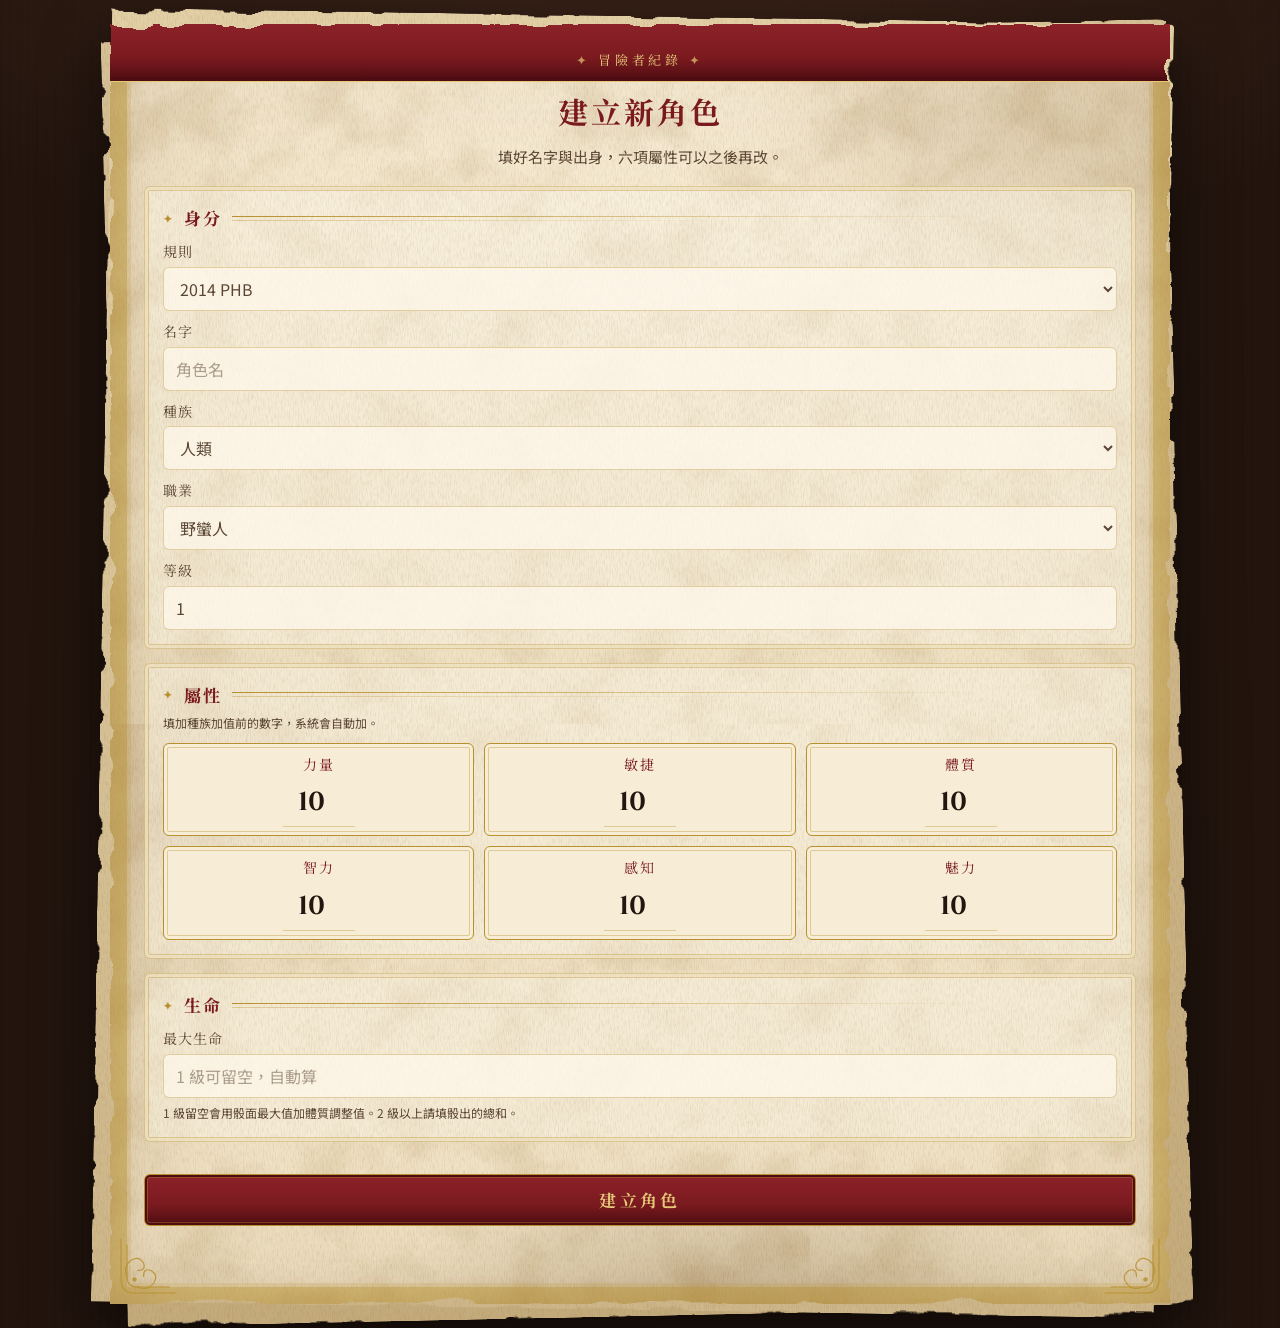
==== index.html @ 6a3a0cc5 "feat: irregular wax-edge dragon seals; per-slot independent toggles (v32) Co-Authored-By: Claude Fab" ====
<!doctype html>
<html lang="zh-Hant">
<meta charset="utf-8">
<meta name="viewport" content="width=device-width, initial-scale=1, viewport-fit=cover">
<meta name="theme-color" content="#6e1218">
<title>角色卡</title>
<link rel="icon" href="icon.svg" type="image/svg+xml">
<link rel="apple-touch-icon" href="icon.svg">
<link rel="preconnect" href="https://fonts.googleapis.com">
<link rel="preconnect" href="https://fonts.gstatic.com" crossorigin>
<link rel="stylesheet" href="https://fonts.googleapis.com/css2?family=Cinzel:wght@600;700&family=Noto+Sans+TC:wght@400;500;700&family=Noto+Serif+TC:wght@600;700&display=swap">
<link rel="manifest" href="manifest.webmanifest">
<link rel="stylesheet" href="css/app.css?v=32">
<body>
  <div class="grain" aria-hidden="true"></div>
  <div class="book"><div id="app"></div></div>
  <script src="js/rules.js?v=32"></script>
  <script src="js/store.js?v=32"></script>
  <script src="js/app.js?v=32"></script>
</body>
</html>
---- css/app.css ----
/* 角色卡 — 魔法書頁 (grimoire folio) */
:root {
  --oak: #23150e;
  --oak-lit: #3d251a;
  --paper: #efe1c3;
  --paper-lit: #f7ecd6;
  --paper-deep: #dcc59a;
  --ink: #221610;
  --ink-soft: #5b4634;
  --rubric: #7a1a1f;
  --rubric-deep: #4d0c11;
  --gold: #b8902e;
  --gold-lit: #e4c877;
  --gold-dim: rgba(184, 144, 46, .38);
  --arcane: #2f5f8f;
  --arcane-lit: #9fd0ff;
  --danger-bg: #f0d3c6;
  --display: "Noto Serif TC", "Source Han Serif TC", "Songti TC", serif;
  --ui: "Noto Sans TC", "PingFang TC", sans-serif;
  --num: "Cinzel", "Noto Serif TC", serif;
  --parchment: url("data:image/svg+xml;utf8,<svg xmlns='http://www.w3.org/2000/svg' width='700' height='700'><filter id='p'><feTurbulence type='fractalNoise' baseFrequency='.016' numOctaves='5' seed='11'/><feColorMatrix values='0 0 0 0 .40  0 0 0 0 .26  0 0 0 0 .09  .45 0 0 0 -.2'/></filter><rect width='100%' height='100%' filter='url(%23p)'/></svg>");
  --fibers: url("data:image/svg+xml;utf8,<svg xmlns='http://www.w3.org/2000/svg' width='300' height='300'><filter id='f'><feTurbulence type='fractalNoise' baseFrequency='.9 .15' numOctaves='2' seed='3'/><feColorMatrix values='0 0 0 0 .3  0 0 0 0 .2  0 0 0 0 .1  .32 0 0 0 -.14'/></filter><rect width='100%' height='100%' filter='url(%23f)'/></svg>");
  --sigil: url("data:image/svg+xml;utf8,<svg xmlns='http://www.w3.org/2000/svg' viewBox='0 0 200 200' fill='none' stroke='%23e4c877'><circle cx='100' cy='100' r='96' stroke-width='1.5'/><circle cx='100' cy='100' r='88' stroke-width='.8' stroke-dasharray='2 5'/><circle cx='100' cy='100' r='64' stroke-width='1'/><path d='M100 12 L176 144 L24 144 Z M100 188 L24 56 L176 56 Z' stroke-width='.9'/><circle cx='100' cy='100' r='40' stroke-width='.8' stroke-dasharray='6 4'/></svg>");
  --corner: url("data:image/svg+xml;utf8,<svg xmlns='http://www.w3.org/2000/svg' viewBox='0 0 80 80' fill='none' stroke='%23b8902e' stroke-width='1.6' stroke-linecap='round'><path d='M4 76 V22 Q4 4 22 4 H76'/><path d='M12 68 V26 Q12 12 26 12 H68'/><path d='M12 26 q-6 14 6 22 q10 6 16-4 q4-10-8-10'/><path d='M26 12 q14-6 22 6 q6 10-4 16 q-10 4-10-8'/><circle cx='22' cy='22' r='3' fill='%23b8902e' stroke='none'/></svg>");
  --r: 6px;
  --tear: url("data:image/svg+xml;utf8,<svg xmlns='http://www.w3.org/2000/svg' width='100%25' height='100%25'><filter id='t' x='-3%25' y='-3%25' width='106%25' height='106%25'><feTurbulence type='fractalNoise' baseFrequency='.018 .03' numOctaves='4' seed='3'/><feDisplacementMap in='SourceGraphic' scale='22' xChannelSelector='R' yChannelSelector='G'/></filter><rect x='0' y='0' width='100%25' height='100%25' fill='white' filter='url(%23t)'/></svg>");
  --tear2: url("data:image/svg+xml;utf8,<svg xmlns='http://www.w3.org/2000/svg' width='100%25' height='100%25'><filter id='t' x='-3%25' y='-3%25' width='106%25' height='106%25'><feTurbulence type='fractalNoise' baseFrequency='.02 .026' numOctaves='4' seed='11'/><feDisplacementMap in='SourceGraphic' scale='26' xChannelSelector='R' yChannelSelector='G'/></filter><rect x='0' y='0' width='100%25' height='100%25' fill='white' filter='url(%23t)'/></svg>");
  --ic-ac: url("data:image/svg+xml;utf8,<svg xmlns='http://www.w3.org/2000/svg' viewBox='0 0 24 24' fill='none' stroke='%23f7ecd6' stroke-width='1.8' stroke-linejoin='round'><path d='M12 3l7 3v5c0 4.5-3 8.2-7 10-4-1.8-7-5.5-7-10V6z'/><path d='M12 3v18M5 11h14' opacity='.55'/></svg>");
  --ic-speed: url("data:image/svg+xml;utf8,<svg xmlns='http://www.w3.org/2000/svg' viewBox='0 0 24 24' fill='none' stroke='%23f7ecd6' stroke-width='1.8' stroke-linecap='round' stroke-linejoin='round'><path d='M3 12h9M5 8h7M6 16h6'/><path d='M14 6c3 0 6 3 6 6s-3 6-6 6l3-6z'/></svg>");
  --ic-init: url("data:image/svg+xml;utf8,<svg xmlns='http://www.w3.org/2000/svg' viewBox='0 0 24 24' fill='none' stroke='%23f7ecd6' stroke-width='1.8' stroke-linejoin='round'><path d='M13 2L5 14h6l-1 8 9-13h-6z'/></svg>");
  --ic-prof: url("data:image/svg+xml;utf8,<svg xmlns='http://www.w3.org/2000/svg' viewBox='0 0 24 24' fill='none' stroke='%23f7ecd6' stroke-width='1.8' stroke-linejoin='round'><path d='M12 2.5l2.6 6 6.4.6-4.9 4.3 1.5 6.3L12 16.4 6.4 19.7l1.5-6.3L3 9.1l6.4-.6z'/></svg>");
  --ic-dc: url("data:image/svg+xml;utf8,<svg xmlns='http://www.w3.org/2000/svg' viewBox='0 0 24 24' fill='none' stroke='%23f7ecd6' stroke-width='1.8'><circle cx='12' cy='12' r='8.5'/><path d='M12 3.5v17M3.5 12h17' opacity='.5'/><circle cx='12' cy='12' r='3'/></svg>");
  --ic-satk: url("data:image/svg+xml;utf8,<svg xmlns='http://www.w3.org/2000/svg' viewBox='0 0 24 24' fill='none' stroke='%23f7ecd6' stroke-width='1.8' stroke-linecap='round'><path d='M4 20L16 8'/><path d='M17 4l1 2 2 1-2 1-1 2-1-2-2-1 2-1z' fill='%23f7ecd6'/><path d='M7 5l.6 1.2 1.2.6-1.2.6L7 8.6l-.6-1.2L5.2 6.8l1.2-.6z' fill='%23f7ecd6'/></svg>");
}

* { box-sizing: border-box; min-width: 0; }

html, body {
  margin: 0;
  min-height: 100%;
  background:
    radial-gradient(1200px 600px at 50% -10%, var(--oak-lit), transparent 70%),
    repeating-linear-gradient(90deg, rgba(0,0,0,.06) 0 2px, transparent 2px 9px),
    var(--oak);
  color: var(--ink);
  font: 16px/1.55 var(--ui);
  touch-action: manipulation;
  overscroll-behavior: contain;
  overflow-x: clip;
}

.grain {
  pointer-events: none;
  position: fixed;
  inset: 0;
  z-index: 0;
  opacity: .14;
  mix-blend-mode: multiply;
  background-image: url("data:image/svg+xml;utf8,<svg xmlns='http://www.w3.org/2000/svg' width='200' height='200'><filter id='n'><feTurbulence type='fractalNoise' baseFrequency='.8' numOctaves='3' stitchTiles='stitch'/></filter><rect width='100%' height='100%' filter='url(%23n)' opacity='.6'/></svg>");
}

/* ---------- 書頁 ---------- */
.book {
  position: relative;
  isolation: isolate;
  width: min(100% - 20px, 1060px);
  margin: 14px auto;
  filter: drop-shadow(0 26px 30px rgba(0, 0, 0, .55));
}
/* 底下疊著的舊紙 */
.book::before, .book::after {
  content: "";
  position: absolute;
  inset: 6px -10px -12px 4px;
  z-index: 0;
  background:
    var(--fibers),
    linear-gradient(180deg, #d6c096, #c4ab7c);
  background-blend-mode: multiply, normal;
  -webkit-mask: var(--tear2) 0 0 / 100% 100% no-repeat;
  mask: var(--tear2) 0 0 / 100% 100% no-repeat;
  transform: rotate(-1.2deg);
  pointer-events: none;
}
.book::after {
  inset: -8px 6px -6px -9px;
  background:
    var(--fibers),
    linear-gradient(180deg, #e2cfa6, #cdb689);
  background-blend-mode: multiply, normal;
  -webkit-mask: var(--tear) 0 0 / 100% 100% no-repeat;
  mask: var(--tear) 0 0 / 100% 100% no-repeat;
  transform: rotate(.9deg);
}
#app {
  position: relative;
  z-index: 1;
  width: 100%;
  margin: 0;
  -webkit-mask: var(--tear) 0 0 / 100% 100% no-repeat;
  mask: var(--tear) 0 0 / 100% 100% no-repeat;
  padding: 0 clamp(14px, 3vw, 34px) calc(72px + env(safe-area-inset-bottom));
  background:
    var(--fibers),
    radial-gradient(420px 260px at 88% 8%, rgba(120, 78, 24, .16), transparent 70%),
    radial-gradient(360px 300px at 6% 62%, rgba(120, 78, 24, .14), transparent 70%),
    radial-gradient(500px 220px at 60% 100%, rgba(90, 55, 15, .22), transparent 70%),
    var(--parchment),
    radial-gradient(120% 60% at 50% 0%, var(--paper-lit), transparent 60%),
    var(--paper);
  background-blend-mode: multiply, normal, normal, normal, multiply, normal, normal;
  border: 0;
  box-shadow:
    inset 0 0 0 16px rgba(247, 236, 214, .0),
    inset 0 0 0 17px var(--gold-dim),
    inset 0 0 0 20px rgba(247, 236, 214, .0),
    inset 0 0 0 21px rgba(184, 144, 46, .18),
    inset 0 0 38px rgba(110, 70, 20, .3),
    inset 0 0 140px rgba(110, 70, 20, .16);
}
/* 四角花飾 */
#app::before, #app::after {
  content: "";
  position: absolute;
  bottom: 8px;
  width: 60px;
  height: 60px;
  background: var(--corner) center / contain no-repeat;
  opacity: .85;
  pointer-events: none;
}
#app::before { left: 8px; transform: scaleY(-1); }
#app::after { right: 8px; transform: scale(-1, -1); }

button, select, input, label { font-family: var(--ui); color: inherit; }
button, select, [data-act], .slot, .pip, .icon, .big { cursor: pointer; }

/* ---------- 頂欄 ---------- */
.mast {
  font-family: var(--display);
  font-size: 13px;
  letter-spacing: .3em;
  text-align: center;
  color: var(--gold-lit);
  margin: 0 calc(-1 * clamp(14px, 3vw, 34px)) 0;
  padding: 26px 40px 11px;
  background: linear-gradient(180deg, #8c2229, var(--rubric) 60%, var(--rubric-deep));
  border-bottom: 1px solid var(--gold-lit);
  box-shadow: inset 0 -4px 0 var(--rubric-deep);
}
.mast::before { content: "✦ "; opacity: .7; }
.mast::after { content: " ✦"; opacity: .7; }

.top {
  display: flex;
  justify-content: space-between;
  align-items: flex-start;
  gap: 12px;
  padding-bottom: 14px;
  margin-bottom: 10px;
  background:
    linear-gradient(90deg, var(--gold) 0 30%, transparent 85%) bottom / 100% 1px no-repeat;
}
.top > div:first-child { flex: 1; }
.top .row { flex-shrink: 0; flex-wrap: wrap; justify-content: flex-end; }

.name, .name-edit {
  font-family: var(--display);
  font-size: clamp(28px, 6vw, 42px);
  font-weight: 700;
  line-height: 1.15;
  letter-spacing: .02em;
  color: var(--rubric);
}
.name-edit {
  width: 100%;
  min-height: 48px;
  border: 0;
  border-bottom: 1px dashed transparent;
  border-radius: 0;
  background: transparent;
  padding: 0;
}
.name-edit:focus { outline: none; border-bottom-color: var(--gold); }
.name-edit:not(:disabled):hover { border-bottom-color: var(--gold-dim); }

.muted { color: var(--ink-soft); font-size: 14px; }
.kicker {
  margin-top: 2px;
  color: var(--ink-soft);
  font-family: var(--display);
  font-size: 15px;
  letter-spacing: .08em;
}

h2 {
  font-family: var(--display);
  font-size: 30px;
  margin: 6px 0 18px;
  text-align: center;
  color: var(--rubric);
  letter-spacing: .1em;
}

h3 {
  display: flex;
  align-items: center;
  gap: 10px;
  margin: 30px 0 12px;
  font-family: var(--display);
  font-size: 17px;
  font-weight: 700;
  letter-spacing: .12em;
  color: var(--rubric);
}
h3::before { content: "✦"; color: var(--gold); font-size: 11px; }
h3::after {
  content: "";
  flex: 1;
  height: 5px;
  background:
    linear-gradient(90deg, var(--gold), transparent 85%) top / 100% 1px no-repeat,
    linear-gradient(90deg, var(--gold-dim), transparent 60%) bottom / 100% 1px no-repeat;
}
.sheet-grid > div > h3:first-child { margin-top: 30px; }

/* ---------- 生命／AC／速度 三徽章（視覺重心） ---------- */
.vitals { margin: 0; padding: 0; border: 0; background: transparent; }

.stats {
  display: grid;
  grid-template-columns: 1fr 1.7fr 1fr;
  gap: 14px;
  align-items: stretch;
  margin: 18px 0 12px;
}

.box {
  position: relative;
  text-align: center;
  padding: 14px 10px 14px;
  background: var(--paper-lit);
  border: 1px solid var(--gold);
  border-radius: var(--r);
  box-shadow: inset 0 0 0 3px var(--paper-lit), inset 0 0 0 4px var(--gold-dim);
}
.box .lbl {
  font-family: var(--display);
  font-size: 13px;
  letter-spacing: .14em;
  color: var(--rubric);
}
.box .num, .hp-pair, .box .val-sm {
  font-family: var(--num);
  font-weight: 700;
  font-variant-numeric: tabular-nums;
  color: var(--ink);
}
.box .num { font-size: 32px; line-height: 1.1; margin-top: 4px; }

/* AC 盾形 */
.stats .box:nth-child(1) {
  border-radius: var(--r) var(--r) 50% 50% / var(--r) var(--r) 42% 42%;
}
/* 速度 */
.stats .box:nth-child(3) {
  border-radius: var(--r) var(--r) 50% 50% / var(--r) var(--r) 42% 42%;
}
/* 生命：紅底金邊 */
.stats .box:nth-child(2) {
  color: var(--paper-lit);
  background:
    radial-gradient(120% 90% at 50% 0%, #a02a32, var(--rubric) 55%, var(--rubric-deep));
  border-color: var(--gold-lit);
  box-shadow:
    inset 0 0 0 3px var(--rubric-deep),
    inset 0 0 0 4px var(--gold),
    0 12px 26px rgba(77, 12, 17, .35);
}
.stats .box:nth-child(2)::before {
  content: "";
  position: absolute;
  inset: 0;
  background: var(--sigil) center / auto 130% no-repeat;
  opacity: .16;
  pointer-events: none;
}
.stats .box:nth-child(2) > * { position: relative; }
.stats .box:nth-child(2) .lbl { color: var(--gold-lit); }
.stats .box:nth-child(2) .hint { color: rgba(247, 236, 214, .7); }

.hp-ctrl {
  display: flex;
  align-items: center;
  justify-content: center;
  gap: 10px;
  margin-top: 6px;
}
.hp-pair {
  display: flex;
  align-items: baseline;
  justify-content: center;
  gap: 2px;
  font-size: 22px;
  color: var(--paper-lit);
}
.hp-pair span { opacity: .6; }
.hp-pair input {
  width: 64px;
  min-height: 48px;
  border: 0;
  border-bottom: 1px solid rgba(228, 200, 119, .5);
  border-radius: 0;
  background: transparent;
  color: var(--paper-lit);
  text-align: center;
  font-family: var(--num);
  font-size: 34px;
  font-weight: 700;
  font-variant-numeric: tabular-nums;
  padding: 0;
}
.hp-pair input:first-child { color: #fff3d6; }
.hp-pair input:focus { outline: none; border-bottom-color: var(--gold-lit); }
.stats .box:nth-child(2) .icon {
  background: rgba(0, 0, 0, .18);
  color: var(--gold-lit);
  border: 1px solid var(--gold);
  box-shadow: none;
  font-size: 22px;
  font-weight: 700;
}
.stats .box:nth-child(2) .icon:hover { background: rgba(0, 0, 0, .3); }

/* 次要數值：先攻／熟練／法術DC／法術攻擊 -> 銘牌條 */
.mini {
  display: grid;
  grid-template-columns: 1fr 1fr;
  gap: 10px;
  margin: 10px 0;
}
.mini .box {
  display: flex;
  align-items: center;
  justify-content: space-between;
  gap: 8px;
  padding: 6px 14px;
  text-align: left;
  box-shadow: none;
  border-color: var(--gold-dim);
  background: linear-gradient(180deg, var(--paper-lit), transparent);
}
.mini .box .num { font-size: 24px; margin: 0; }
.mini .box .val-sm { width: 64px; margin: 0; font-size: 24px; }

.hint { font-size: 12px; color: var(--ink-soft); margin: 6px 0 0; }
.ident { margin: 4px 0 6px; max-width: 420px; }

/* ---------- 能力六宮格 ---------- */
.abi-grid {
  display: grid;
  grid-template-columns: repeat(3, 1fr);
  gap: 12px;
}
.abi-card {
  position: relative;
  text-align: center;
  padding: 12px 8px 12px;
  background: var(--fibers), var(--paper-lit);
  background-blend-mode: multiply, normal;
  border: 1px solid var(--gold);
  border-radius: var(--r);
  box-shadow: inset 0 0 0 3px var(--paper-lit), inset 0 0 0 4px var(--gold-dim);
}
.abi-card .lbl {
  font-family: var(--display);
  font-size: 14px;
  letter-spacing: .14em;
  color: var(--rubric);
}
.abi-card::after {
  content: "✦";
  position: absolute;
  top: 4px; right: 8px;
  font-size: 9px;
  color: var(--gold);
  opacity: .7;
}
.mod-ring {
  width: 60px;
  height: 60px;
  margin: 8px auto 6px;
  border-radius: 50%;
  display: flex;
  align-items: center;
  justify-content: center;
  font-family: var(--num);
  font-size: 24px;
  font-weight: 700;
  font-variant-numeric: tabular-nums;
  color: var(--gold-lit);
  background: radial-gradient(circle at 50% 40%, #93242b, var(--rubric-deep) 75%);
  box-shadow:
    inset 0 0 0 2px var(--gold),
    inset 0 0 0 4px var(--rubric-deep),
    0 3px 6px rgba(50, 10, 10, .3);
}
.abi-card input.val-sm {
  width: 60px;
  margin: 0 auto;
  display: block;
  font-size: 17px;
  color: var(--ink-soft);
}

/* ---------- 豁免／技能 ---------- */
.skill-grid { display: grid; grid-template-columns: 1fr; column-gap: 28px; }
.skill-row, .save-row {
  display: grid;
  grid-template-columns: 1fr 64px;
  align-items: center;
  gap: 8px;
  min-height: 44px;
  padding: 2px 4px;
  border-bottom: 1px dotted var(--gold-dim);
}
.skill-row span, .save-row span { font-size: 15px; }
.skill-row .muted { font-size: 12px; margin-left: 4px; }
.save-row { grid-template-columns: 1fr 64px; }

/* ---------- 攻擊／背包表格 ---------- */
.atk {
  display: grid;
  grid-template-columns: minmax(0, 1.5fr) 64px minmax(0, 1fr) 40px;
  gap: 8px;
  margin: 8px 0;
  align-items: center;
}
.atk.muted { font-family: var(--display); font-size: 13px; letter-spacing: .1em; margin-bottom: 0; }
.atk input { width: 100%; }
.gear {
  display: grid;
  grid-template-columns: minmax(0, 1fr) 64px 40px;
  gap: 8px;
  align-items: center;
  margin: 8px 0;
}
.is-locked .gear { grid-template-columns: minmax(0, 1fr) 64px; }
.gear input { width: 100%; }

/* ---------- 控件 ---------- */
input, select {
  min-height: 44px;
  padding: 8px 12px;
  background: rgba(255, 250, 238, .7);
  border: 1px solid var(--gold-dim);
  border-radius: var(--r);
  font-size: 16px;
}
input:hover, select:hover, textarea:hover { border-color: var(--gold); }
textarea.notes {
  display: block;
  width: 100%;
  min-height: 140px;
  padding: 12px 14px;
  background: rgba(255, 250, 238, .7);
  border: 1px solid var(--gold-dim);
  border-radius: var(--r);
  font: inherit;
  font-size: 16px;
  line-height: 1.7;
  color: var(--ink);
  resize: vertical;
}
.is-locked textarea.notes { pointer-events: auto; opacity: 1; }
label.field input, label.field select, .abi input { width: 100%; }
label.field {
  display: block;
  margin: 12px 0 4px;
  color: var(--ink-soft);
  font-family: var(--display);
  font-size: 14px;
  letter-spacing: .08em;
}
label.field > input, label.field > select { margin-top: 4px; font-family: var(--ui); letter-spacing: 0; }

input:focus, select:focus, button:focus-visible {
  outline: 2px solid var(--gold);
  outline-offset: 2px;
}

input.val, input.val-sm {
  width: 100%;
  min-height: 44px;
  text-align: center;
  font-family: var(--num);
  font-weight: 700;
  font-size: 18px;
  font-variant-numeric: tabular-nums;
  background: transparent;
  border: 0;
  border-bottom: 1px solid var(--gold-dim);
  border-radius: 0;
  padding: 2px;
}
input.val:hover, input.val-sm:hover { border-bottom-color: var(--gold); }
input::placeholder { color: rgba(91, 70, 52, .5); }

.big {
  width: 100%;
  min-height: 48px;
  margin: 6px 0;
  padding: 10px 14px;
  text-align: left;
  font-size: 15px;
  background: rgba(255, 250, 238, .55);
  border: 1px solid var(--gold-dim);
  border-radius: var(--r);
  transition: background .15s ease, border-color .15s ease;
}
.big:hover { background: var(--paper-lit); border-color: var(--gold); }
.big:active { background: var(--paper-deep); }
.big .muted { font-size: 13px; }

.primary, .big.primary {
  background: linear-gradient(180deg, #8c2229, var(--rubric) 60%, var(--rubric-deep));
  color: var(--gold-lit);
  border: 1px solid var(--gold);
  box-shadow: inset 0 0 0 2px var(--rubric-deep), inset 0 0 0 3px var(--gold-dim);
  font-family: var(--display);
  font-weight: 700;
  font-size: 17px;
  letter-spacing: .2em;
  text-align: center;
  min-height: 52px;
  margin-top: 18px;
}
.primary:hover { filter: brightness(1.08); }
.primary:disabled { opacity: .5; cursor: not-allowed; filter: none; }

.icon {
  min-height: 44px;
  min-width: 44px;
  padding: 0 12px;
  display: inline-flex;
  align-items: center;
  justify-content: center;
  gap: 4px;
  font-size: 14px;
  font-family: var(--display);
  font-weight: 700;
  letter-spacing: .06em;
  color: var(--rubric);
  background: var(--paper-lit);
  border: 1px solid var(--gold);
  border-radius: 999px;
  box-shadow: 0 2px 0 var(--gold-dim);
}
.icon:hover { background: #fff8ea; }
.icon:active { transform: translateY(1px); box-shadow: none; }
.icon:has(.lock-svg) { padding: 0; width: 44px; }
.lock-svg { width: 20px; height: 20px; display: block; }
.icon.is-lock {
  background: var(--rubric);
  color: var(--gold-lit);
  border-color: var(--gold);
}
.atk .icon, .gear .icon, .spell-line .icon, .chip .icon {
  min-width: 40px; width: 40px; min-height: 40px; padding: 0;
  font-family: var(--ui); font-size: 18px; color: var(--ink-soft); box-shadow: none;
  border-color: var(--gold-dim);
}
.atk .icon:hover, .gear .icon:hover, .spell-line .icon:hover { color: var(--rubric); border-color: var(--rubric); }

.warn {
  background: var(--danger-bg);
  color: var(--rubric);
  padding: 10px 14px;
  margin: 8px 0;
  border: 1px solid var(--rubric);
  border-left-width: 4px;
  border-radius: var(--r);
  font-weight: 500;
}
.big.warn { text-align: center; }
.big.warn::before { content: "⚠ "; }

.row { display: flex; gap: 8px; align-items: center; }
.grow { flex: 1; }

/* 藥丸：狀態／資源／專注 */
.slots { display: flex; flex-wrap: wrap; gap: 8px; margin: 8px 0; }
.slot {
  border-radius: 999px;
  padding: 8px 16px;
  min-height: 44px;
  font-size: 15px;
  background: rgba(255, 250, 238, .55);
  border: 1px solid var(--gold-dim);
  transition: background .15s ease;
}
.slot:hover { border-color: var(--gold); background: var(--paper-lit); }
.cond-on, .slot.cond-on {
  background: var(--rubric);
  color: var(--gold-lit);
  border-color: var(--gold);
  font-weight: 700;
  box-shadow: inset 0 0 0 2px var(--rubric-deep);
}
[data-act="conc"] { margin: 6px 0 0; }

/* ---------- 法術環：秘法寶珠 ---------- */
.slot-row {
  display: grid;
  grid-template-columns: 3em 1fr 4em;
  gap: 10px;
  align-items: center;
  margin: 0;
  min-height: 48px;
  border-bottom: 1px dotted var(--gold-dim);
}
.slot-row .val { font-size: 16px; color: var(--ink-soft); border-bottom: 0; }
.is-locked .slot-row { grid-template-columns: 3em 1fr; }
.slot-lbl { font-family: var(--display); color: var(--rubric); font-size: 15px; letter-spacing: .1em; }
:root {
  --dragon-d: url("data:image/svg+xml,<svg xmlns=%22http://www.w3.org/2000/svg%22 viewBox=%220 0 64 64%22><path fill=%22%235a3e16%22 fill-rule=%22evenodd%22 d=%22M63 24 L55 20 L54 14 L50 8 L49 19 C46 23 42 27 37 30 L31 13 C27 8 17 6 8 12 C13 12 17 14 19 18 L12 18 C16 20 19 23 20 27 L13 28 C18 29 21 31 24 34 C16 37 10 44 8 52 L2 58 L5 63 L11 57 L13 51 C15 45 19 41 26 40 L25 50 L30 50 L31 42 L37 42 L38 50 L43 50 L43 41 C48 39 52 35 53 30 L47 32 L51 27 L58 29 L56 26 Z M55.5 23 a1.7 1.7 0 1 0 0.01 0 Z%22/></svg> ");
  --dragon-l: url("data:image/svg+xml,<svg xmlns=%22http://www.w3.org/2000/svg%22 viewBox=%220 0 64 64%22><path fill=%22%23fff3d0%22 fill-rule=%22evenodd%22 d=%22M63 24 L55 20 L54 14 L50 8 L49 19 C46 23 42 27 37 30 L31 13 C27 8 17 6 8 12 C13 12 17 14 19 18 L12 18 C16 20 19 23 20 27 L13 28 C18 29 21 31 24 34 C16 37 10 44 8 52 L2 58 L5 63 L11 57 L13 51 C15 45 19 41 26 40 L25 50 L30 50 L31 42 L37 42 L38 50 L43 50 L43 41 C48 39 52 35 53 30 L47 32 L51 27 L58 29 L56 26 Z M55.5 23 a1.7 1.7 0 1 0 0.01 0 Z%22/></svg> ");
  --wax1: url("data:image/svg+xml,<svg xmlns='http://www.w3.org/2000/svg' width='100%25' height='100%25'><filter id='w' x='-30%25' y='-30%25' width='160%25' height='160%25'><feTurbulence type='fractalNoise' baseFrequency='.045' numOctaves='2' seed='3'/><feDisplacementMap in='SourceGraphic' scale='16' xChannelSelector='R' yChannelSelector='G'/></filter><circle cx='50%25' cy='50%25' r='38%25' filter='url(%23w)'/></svg>");
  --wax2: url("data:image/svg+xml,<svg xmlns='http://www.w3.org/2000/svg' width='100%25' height='100%25'><filter id='w' x='-30%25' y='-30%25' width='160%25' height='160%25'><feTurbulence type='fractalNoise' baseFrequency='.05' numOctaves='2' seed='9'/><feDisplacementMap in='SourceGraphic' scale='15' xChannelSelector='R' yChannelSelector='G'/></filter><circle cx='50%25' cy='50%25' r='38%25' filter='url(%23w)'/></svg>");
  --wax3: url("data:image/svg+xml,<svg xmlns='http://www.w3.org/2000/svg' width='100%25' height='100%25'><filter id='w' x='-30%25' y='-30%25' width='160%25' height='160%25'><feTurbulence type='fractalNoise' baseFrequency='.04' numOctaves='2' seed='14'/><feDisplacementMap in='SourceGraphic' scale='18' xChannelSelector='R' yChannelSelector='G'/></filter><circle cx='50%25' cy='50%25' r='38%25' filter='url(%23w)'/></svg>");
}
.pips { display: flex; flex-wrap: wrap; gap: 8px 10px; align-items: center; padding: 6px 0; }
/* 法術環：金蠟龍印。蠟體是 ::before（亂流位移做不規則邊），龍紋是 ::after；用掉＝紙上只剩壓痕 */
.pip {
  position: relative;
  width: 48px;
  height: 48px;
  min-width: 48px;
  min-height: 48px;
  padding: 0;
  border: 0;
  background: none;
  filter: drop-shadow(0 2px 2px rgba(35, 21, 14, .45));
  transition: filter .15s ease;
}
.pip::before {
  content: "";
  position: absolute;
  inset: 0;
  background:
    radial-gradient(circle at 34% 28%, rgba(255, 244, 210, .38), transparent 36%),
    radial-gradient(circle at 68% 80%, rgba(100, 68, 20, .5), transparent 50%),
    radial-gradient(circle at 50% 50%, #d9b872 0 46%, #b08a44 58%, #d6b66f 70%, #b9944d 84%, #93702f 100%);
  -webkit-mask: var(--wax1) center / 100% 100% no-repeat;
  mask: var(--wax1) center / 100% 100% no-repeat;
}
.pip:nth-child(2n)::before { -webkit-mask-image: var(--wax2); mask-image: var(--wax2); }
.pip:nth-child(3n)::before { -webkit-mask-image: var(--wax3); mask-image: var(--wax3); }
.pip:nth-child(2n) { transform: rotate(80deg); }
.pip:nth-child(3n) { transform: rotate(-130deg); }
.pip:nth-child(5n) { transform: rotate(200deg); }
.pip:nth-child(2n)::after { transform: rotate(-80deg); }
.pip:nth-child(3n)::after { transform: rotate(130deg); }
.pip:nth-child(5n)::after { transform: rotate(-200deg); }
.pip::after {
  content: "";
  position: absolute;
  inset: 12px;
  background:
    var(--dragon-d) center / contain no-repeat,
    var(--dragon-l) 50% calc(50% + 1.5px) / contain no-repeat;
  pointer-events: none;
}
.pip:hover { filter: drop-shadow(0 2px 2px rgba(35, 21, 14, .45)) brightness(1.06); }
.pip:active { filter: drop-shadow(0 1px 1px rgba(35, 21, 14, .4)) brightness(.94); }
.pip.spent { filter: none; }
.pip.spent::before {
  background: radial-gradient(circle at 50% 50%, rgba(140, 105, 50, .12), rgba(140, 105, 50, .2) 72%, rgba(140, 105, 50, .3) 100%);
}
.pip.spent::after { background: var(--dragon-d) center / contain no-repeat; opacity: .28; }

/* ---------- 法術／專長列 ---------- */
.spell-line { display: flex; gap: 8px; align-items: flex-start; }
.spell-line .big { margin: 4px 0; }
.spell-line .icon { margin-top: 8px; }
.spell-text {
  font-size: 14px;
  color: var(--ink-soft);
  margin: 8px 0 0;
  padding-top: 8px;
  border-top: 1px dotted var(--gold-dim);
  line-height: 1.6;
}
select.lockable { margin: 6px 0; }

.chips { display: flex; flex-wrap: wrap; gap: 8px; margin: 6px 0; }
.chip {
  display: inline-flex;
  align-items: center;
  gap: 6px;
  background: rgba(255, 250, 238, .55);
  border: 1px solid var(--gold-dim);
  border-radius: 999px;
  padding: 4px 6px 4px 12px;
}

/* ---------- 選單 ---------- */
.menu {
  padding: 10px;
  margin: 8px 0;
  background: var(--paper-lit);
  border: 1px solid var(--gold);
  border-radius: var(--r);
  box-shadow: inset 0 0 0 3px var(--paper-lit), inset 0 0 0 4px var(--gold-dim), 0 16px 32px rgba(35, 21, 14, .25);
}
.menu .big { margin: 2px 0; border-color: transparent; background: transparent; }
.menu .big:hover { background: var(--paper); border-color: var(--gold-dim); }
.menu .del { color: var(--rubric); margin-top: 8px; border-top: 1px dotted var(--gold-dim); border-radius: 0; }
.del-confirm { margin: 8px 0 0; }
.del-confirm p { margin: 0 0 8px; }
.del-confirm .row .big { margin: 0; }
.big.danger {
  background: var(--rubric);
  color: var(--paper-lit);
  border-color: var(--rubric-deep);
  font-weight: 700;
  text-align: center;
}
.big.danger:hover { background: #93242b; border-color: var(--rubric-deep); }

/* ---------- 錢幣 ---------- */
.money { display: grid; grid-template-columns: 1fr 1fr 1fr; gap: 10px; margin: 8px 0; }
.money label {
  display: block;
  text-align: center;
  font-family: var(--display);
  font-size: 13px;
  letter-spacing: .14em;
  color: var(--ink-soft);
  padding: 6px 4px 8px;
  border: 1px solid var(--gold-dim);
  border-radius: var(--r);
  background: rgba(255, 250, 238, .4);
}
.money label:nth-child(1) { color: #8a6a12; }
.money label:nth-child(2) { color: #5f6670; }
.money label:nth-child(3) { color: #8a4b2a; }
.money input { width: 100%; border-bottom: 0; font-size: 22px; min-height: 36px; color: var(--ink); }

/* ---------- 建角／升級 ---------- */
.lede {
  text-align: center;
  color: var(--ink-soft);
  margin: -8px 0 18px;
  font-size: 15px;
}
.form-card {
  position: relative;
  margin: 14px 0;
  padding: 4px 18px 18px;
  background: var(--fibers), rgba(255, 250, 238, .45);
  background-blend-mode: multiply, normal;
  border: 1px solid var(--gold-dim);
  border-radius: var(--r);
  box-shadow: inset 0 0 0 3px rgba(255, 250, 238, .5), inset 0 0 0 4px var(--gold-dim);
}
.form-card h3 { margin: 14px 0 6px; }
.form-card label.field { margin: 10px 0 0; }
.abi { display: grid; grid-template-columns: repeat(3, 1fr); gap: 10px; margin-top: 10px; }
.abi-in {
  display: flex;
  flex-direction: column;
  align-items: center;
  gap: 4px;
  padding: 10px 6px 8px;
  background: var(--paper-lit);
  border: 1px solid var(--gold);
  border-radius: var(--r);
  box-shadow: inset 0 0 0 3px var(--paper-lit), inset 0 0 0 4px var(--gold-dim);
}
.abi-in span {
  font-family: var(--display);
  font-size: 14px;
  letter-spacing: .14em;
  color: var(--rubric);
}
.abi-in input {
  width: 72px;
  min-height: 48px;
  text-align: center;
  font-family: var(--num);
  font-size: 26px;
  font-weight: 700;
  background: transparent;
  border: 0;
  border-bottom: 1px solid var(--gold-dim);
  border-radius: 0;
  padding: 0;
}
.abi-in input:focus { outline: none; border-bottom-color: var(--rubric); }
[aria-invalid="true"] { border-color: var(--rubric) !important; box-shadow: 0 0 0 3px rgba(122, 26, 31, .18); }
@media (max-width: 420px) { .abi { grid-template-columns: repeat(2, 1fr); } }
.chk {
  display: flex;
  gap: 10px;
  align-items: flex-start;
  margin: 6px 0;
  padding: 8px 10px;
  border: 1px solid var(--gold-dim);
  border-radius: var(--r);
  background: rgba(255, 250, 238, .4);
}
.chk:has(:checked) { border-color: var(--gold); background: var(--paper-lit); }
.chk input { width: 20px; height: 20px; min-height: 20px; margin-top: 2px; accent-color: var(--rubric); }
.hidden { display: none; }

/* ---------- 鎖定模式 ---------- */
.is-locked input:disabled,
.is-locked select:disabled,
.is-locked button:disabled {
  opacity: 1;
  color: inherit;
  cursor: default;
  background: transparent;
  border-color: transparent;
}
.is-locked .lockable { display: none; }
.is-locked .name-edit:disabled { background: transparent; border-color: transparent; }
.is-locked select:disabled { appearance: none; padding-left: 0; }

/* ---------- 版面 ---------- */
.sheet-grid { display: block; }

@media (min-width: 760px) {
  #app { margin: 24px auto; }
  .sheet-grid {
    display: grid;
    grid-template-columns: 1fr 1fr;
    gap: 0 56px;
    align-items: start;
    background:
      linear-gradient(90deg, transparent calc(50% - 34px), rgba(70, 42, 12, .10) calc(50% - 4px), rgba(70, 42, 12, .22) 50%, rgba(70, 42, 12, .10) calc(50% + 4px), transparent calc(50% + 34px));
  }
  .vitals > .ribbons { grid-column: 1 / -1; }
  .skill-grid { grid-template-columns: 1fr 1fr; }
  .mini { grid-template-columns: repeat(2, 1fr); }
  .vitals { display: grid; grid-template-columns: 1fr 1fr; gap: 0 14px; }
  .vitals > .ribbons, .vitals > .mast, .vitals > .top, .vitals > .warn, .vitals > .big.warn, .vitals > .menu, .vitals > .stats { grid-column: 1 / -1; }
  .vitals > .ident { grid-column: 1 / -1; }
  .vitals > [data-act="conc"] { grid-column: 1 / -1; justify-self: start; }
}

@media (max-width: 480px) {
  .book { width: 100%; margin: 0; filter: none; }
  .book::before, .book::after { display: none; }
  #app { -webkit-mask: none; mask: none; box-shadow: inset 0 0 38px rgba(110, 70, 20, .3); }
  #app::before, #app::after { display: none; }
}
@media (max-width: 760px) {
  #app::before, #app::after { width: 40px; height: 40px; opacity: .6; }
}

@media (max-width: 620px) {
  .stats { grid-template-columns: 1fr 1fr; gap: 10px; }
  .stats .box:nth-child(2) { grid-column: 1 / -1; grid-row: 1; }
  .hp-pair input { width: 58px; font-size: 30px; }
  .abi-grid { gap: 8px; }
  .abi-card { padding: 10px 4px; }
  .mod-ring { width: 54px; height: 54px; font-size: 21px; }
  .top .icon { padding: 0 10px; font-size: 13px; }
  .skill-grid { column-gap: 12px; }
}

@media (prefers-reduced-motion: reduce) {
  * { transition: none !important; }
}

/* ---------- 劇本對照表 ---------- */
.gl-title { font-family: var(--display); font-size: 20px; color: var(--rubric); font-weight: 700; }
.gl-q { width: 100%; margin: 10px 0 8px; }
.gl-cats { margin-bottom: 6px; }
.gl {
  padding: 12px 14px;
  margin: 8px 0;
  background: rgba(255, 250, 238, .55);
  border: 1px solid var(--gold-dim);
  border-left: 3px solid var(--gold);
  border-radius: var(--r);
}
.gl-head { display: flex; flex-wrap: wrap; align-items: baseline; gap: 4px 10px; }
.gl-zh { font-family: var(--display); font-size: 18px; font-weight: 700; color: var(--ink); }
.gl-en { font-family: var(--num); font-size: 13px; color: var(--ink-soft); letter-spacing: .04em; }
.gl-cat, .gl-ch {
  margin-left: auto;
  font-size: 12px;
  color: var(--rubric);
  border: 1px solid var(--gold-dim);
  border-radius: 999px;
  padding: 1px 8px;
  background: var(--paper-lit);
}
.gl-ch { margin-left: 0; color: var(--ink-soft); }
.gl-note { margin: 6px 0 0; line-height: 1.7; }
.gl-reveal {
  margin-top: 8px;
  min-height: 36px;
  padding: 4px 12px;
  font-size: 14px;
  color: var(--rubric);
  background: transparent;
  border: 1px dashed var(--rubric);
  border-radius: var(--r);
}
.gl-reveal:hover { background: rgba(122, 26, 31, .08); }
.gl-spoiler {
  margin: 8px 0 0;
  padding: 10px 12px;
  line-height: 1.7;
  color: var(--rubric-deep);
  background: rgba(122, 26, 31, .08);
  border-left: 3px solid var(--rubric);
  border-radius: var(--r);
}
.gl-hide { margin-left: 6px; font-size: 13px; color: var(--ink-soft); background: transparent; border: 0; text-decoration: underline; min-height: 0; padding: 0; }
.gl-hidden { text-align: center; margin: 18px 0; }

/* ---------- 備忘錄頁 ---------- */
textarea.notes-big { min-height: 60vh; margin: 10px 0 12px; }
.note-peek { display: flex; flex-direction: column; align-items: flex-start; gap: 6px; text-align: left; }
.note-snip { white-space: pre-line; line-height: 1.6; }
.note-read {
  padding: 16px 18px;
  margin: 10px 0 12px;
  min-height: 120px;
  background: rgba(255, 250, 238, .55);
  border: 1px solid var(--gold-dim);
  border-radius: var(--r);
  font-size: 17px;
  line-height: 1.8;
}
.note-read p { margin: 0 0 4px; white-space: pre-wrap; word-break: break-word; }
.term {
  display: inline;
  min-height: 0;
  padding: 0 1px;
  margin: 0;
  font: inherit;
  color: var(--rubric);
  background: transparent;
  border: 0;
  border-bottom: 2px dotted var(--rubric);
  border-radius: 0;
  cursor: pointer;
}
.term:hover, .term.on { background: rgba(122, 26, 31, .1); border-bottom-style: solid; }
.term-pop { margin: 6px 0 12px; box-shadow: 0 6px 16px rgba(35, 21, 14, .18); }
.notes-actions .big { flex: 1; margin: 0; text-align: center; }
.notes-gl { margin-top: 12px; }
.notes-gl .gl-q { margin-top: 0; }

/* ---------- 書籤帶（分頁） ---------- */
.ribbons {
  display: flex;
  justify-content: flex-end;
  gap: 10px;
  margin: 0 6px 14px 0;
  position: relative;
  z-index: 2;
}
.ribbon {
  position: relative;
  width: 78px;
  height: 52px;
  padding: 6px 0 0;
  margin-top: -1px;
  color: var(--paper-lit);
  font-family: var(--display);
  font-size: 13px;
  font-weight: 700;
  letter-spacing: .12em;
  text-align: center;
  border: 0;
  border-radius: 0;
  clip-path: polygon(0 0, 100% 0, 100% 100%, 50% 74%, 0 100%);
  box-shadow: inset 0 -3px 0 rgba(0, 0, 0, .25);
  transition: height .15s ease, filter .15s ease;
  filter: saturate(.55) brightness(.85);
}
.ribbon::before {
  content: "";
  position: absolute;
  inset: 0 auto 0 0;
  width: 5px;
  background: rgba(255, 255, 255, .22);
}
.ribbon span { position: relative; display: block; text-shadow: 0 1px 0 rgba(0, 0, 0, .45); }
.ribbon.on { height: 68px; filter: none; }
.ribbon:hover { filter: saturate(.9) brightness(.95); }
.ribbon.on:hover { filter: brightness(1.05); }
.r-red { background: linear-gradient(90deg, #7d1a20, #a52a32 40%, #8a1f26); }
.r-blue { background: linear-gradient(90deg, #22506b, #2f6f92 40%, #275a78); }
.r-green { background: linear-gradient(90deg, #5e6a1c, #7f8d2a 40%, #67741e); }

/* ---------- 蠟封選單 ---------- */
.icon.seal {
  width: 52px;
  height: 52px;
  min-width: 52px;
  padding: 0;
  color: var(--gold-lit);
  font-size: 11px;
  letter-spacing: .1em;
  background:
    radial-gradient(circle at 38% 32%, rgba(255, 190, 190, .5), transparent 34%),
    radial-gradient(circle at 50% 50%, #b3323b, #8a1c23 60%, #5a0d12);
  border: 0;
  border-radius: 47% 53% 50% 46% / 52% 46% 54% 48%;
  box-shadow:
    inset 0 0 0 4px rgba(90, 13, 18, .55),
    inset 0 0 0 5px rgba(228, 200, 119, .35),
    inset 0 3px 6px rgba(255, 220, 220, .25),
    0 3px 6px rgba(35, 21, 14, .45);
}
.icon.seal span { text-shadow: 0 -1px 0 rgba(0, 0, 0, .6), 0 1px 0 rgba(255, 200, 200, .25); }
.icon.seal:hover { background:
    radial-gradient(circle at 38% 32%, rgba(255, 190, 190, .55), transparent 34%),
    radial-gradient(circle at 50% 50%, #c23a44, #96222a 60%, #62101a); }

/* ---------- 徽章數值格 ---------- */
.box.ic {
  display: grid;
  grid-template-columns: 44px 1fr;
  grid-template-rows: auto auto;
  column-gap: 12px;
  align-items: center;
  text-align: left;
  padding: 10px 12px;
}
.box.ic::before {
  content: "";
  grid-row: 1 / span 2;
  width: 44px;
  height: 44px;
  border-radius: 50%;
  background:
    var(--ic) center / 24px 24px no-repeat,
    radial-gradient(circle at 40% 35%, #4a3527, #241812 70%);
  box-shadow:
    inset 0 0 0 2px rgba(0, 0, 0, .35),
    0 0 0 2px var(--gold),
    0 0 0 3px rgba(247, 236, 214, .6),
    0 2px 4px rgba(35, 21, 14, .4);
}
.ic-ac::before { --ic: var(--ic-ac); }
.ic-speed::before { --ic: var(--ic-speed); }
.ic-init::before { --ic: var(--ic-init); }
.ic-prof::before { --ic: var(--ic-prof); }
.ic-dc::before { --ic: var(--ic-dc); }
.ic-satk::before { --ic: var(--ic-satk); }
.box.ic .lbl { grid-column: 2; }
.box.ic .num, .box.ic .val-sm {
  grid-column: 2;
  justify-self: start;
  margin: 2px 0 0;
  min-width: 64px;
  min-height: 40px;
  padding: 0 10px;
  font-size: 24px;
  line-height: 40px;
  text-align: center;
  background: rgba(255, 250, 238, .75);
  border: 1px solid var(--gold);
  border-radius: 8px;
  box-shadow: inset 0 0 0 2px rgba(247, 236, 214, .8), inset 0 0 0 3px var(--gold-dim);
}
.stats .box.ic { border-radius: var(--r); }
.mini .box.ic { display: grid; padding: 8px 12px; box-shadow: inset 0 0 0 3px var(--paper-lit), inset 0 0 0 4px var(--gold-dim); border-color: var(--gold); background: var(--paper-lit); }
.mini .box.ic .num, .mini .box.ic .val-sm { font-size: 22px; }
.box.ic .val-sm { width: 88px; min-width: 0; box-sizing: border-box; }
.box.ic .num { width: max-content; }
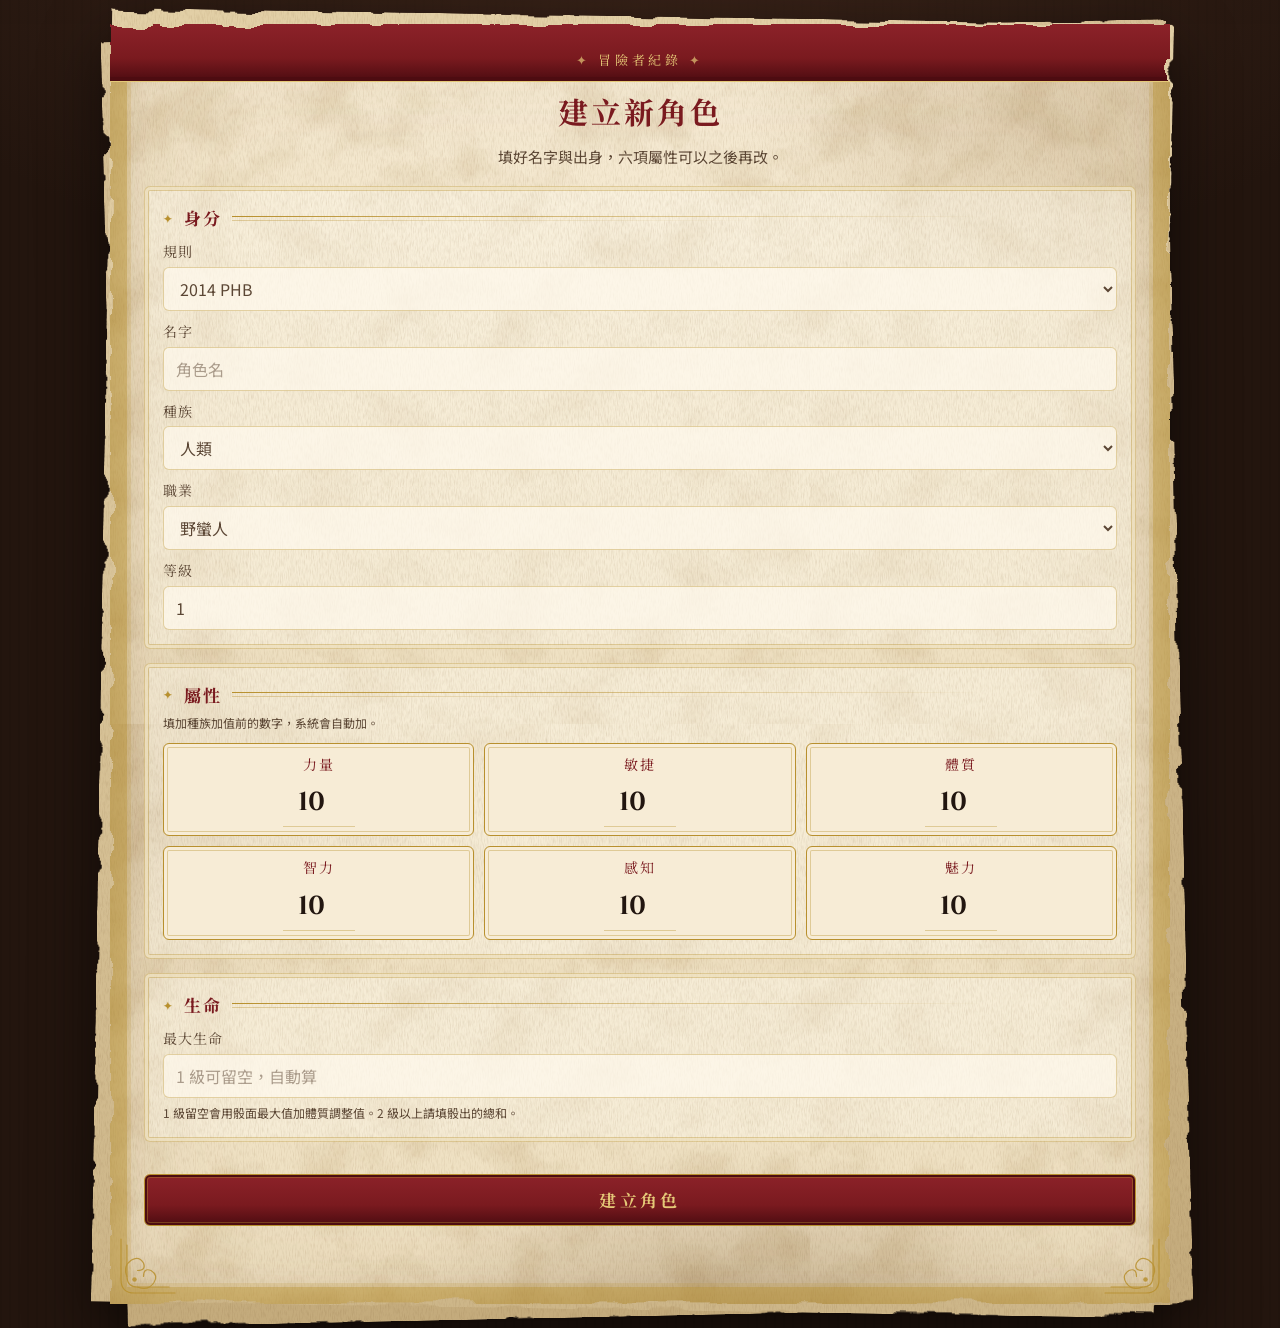
==== commit fde61128: "style: red wax dragon seals for spell slots (v33) Co-Authored-By: Claude Fable 5.1 <noreply@anthropi" ====
--- a/index.html
+++ b/index.html
@@ -10,12 +10,12 @@
 <link rel="preconnect" href="https://fonts.gstatic.com" crossorigin>
 <link rel="stylesheet" href="https://fonts.googleapis.com/css2?family=Cinzel:wght@600;700&family=Noto+Sans+TC:wght@400;500;700&family=Noto+Serif+TC:wght@600;700&display=swap">
 <link rel="manifest" href="manifest.webmanifest">
-<link rel="stylesheet" href="css/app.css?v=32">
+<link rel="stylesheet" href="css/app.css?v=33">
 <body>
   <div class="grain" aria-hidden="true"></div>
   <div class="book"><div id="app"></div></div>
-  <script src="js/rules.js?v=32"></script>
-  <script src="js/store.js?v=32"></script>
-  <script src="js/app.js?v=32"></script>
+  <script src="js/rules.js?v=33"></script>
+  <script src="js/store.js?v=33"></script>
+  <script src="js/app.js?v=33"></script>
 </body>
 </html>
--- a/css/app.css
+++ b/css/app.css
@@ -623,8 +623,8 @@
 .is-locked .slot-row { grid-template-columns: 3em 1fr; }
 .slot-lbl { font-family: var(--display); color: var(--rubric); font-size: 15px; letter-spacing: .1em; }
 :root {
-  --dragon-d: url("data:image/svg+xml,<svg xmlns=%22http://www.w3.org/2000/svg%22 viewBox=%220 0 64 64%22><path fill=%22%235a3e16%22 fill-rule=%22evenodd%22 d=%22M63 24 L55 20 L54 14 L50 8 L49 19 C46 23 42 27 37 30 L31 13 C27 8 17 6 8 12 C13 12 17 14 19 18 L12 18 C16 20 19 23 20 27 L13 28 C18 29 21 31 24 34 C16 37 10 44 8 52 L2 58 L5 63 L11 57 L13 51 C15 45 19 41 26 40 L25 50 L30 50 L31 42 L37 42 L38 50 L43 50 L43 41 C48 39 52 35 53 30 L47 32 L51 27 L58 29 L56 26 Z M55.5 23 a1.7 1.7 0 1 0 0.01 0 Z%22/></svg> ");
-  --dragon-l: url("data:image/svg+xml,<svg xmlns=%22http://www.w3.org/2000/svg%22 viewBox=%220 0 64 64%22><path fill=%22%23fff3d0%22 fill-rule=%22evenodd%22 d=%22M63 24 L55 20 L54 14 L50 8 L49 19 C46 23 42 27 37 30 L31 13 C27 8 17 6 8 12 C13 12 17 14 19 18 L12 18 C16 20 19 23 20 27 L13 28 C18 29 21 31 24 34 C16 37 10 44 8 52 L2 58 L5 63 L11 57 L13 51 C15 45 19 41 26 40 L25 50 L30 50 L31 42 L37 42 L38 50 L43 50 L43 41 C48 39 52 35 53 30 L47 32 L51 27 L58 29 L56 26 Z M55.5 23 a1.7 1.7 0 1 0 0.01 0 Z%22/></svg> ");
+  --dragon-d: url("data:image/svg+xml,<svg xmlns=%22http://www.w3.org/2000/svg%22 viewBox=%220 0 64 64%22><path fill=%22%234a0a0f%22 fill-rule=%22evenodd%22 d=%22M63 24 L55 20 L54 14 L50 8 L49 19 C46 23 42 27 37 30 L31 13 C27 8 17 6 8 12 C13 12 17 14 19 18 L12 18 C16 20 19 23 20 27 L13 28 C18 29 21 31 24 34 C16 37 10 44 8 52 L2 58 L5 63 L11 57 L13 51 C15 45 19 41 26 40 L25 50 L30 50 L31 42 L37 42 L38 50 L43 50 L43 41 C48 39 52 35 53 30 L47 32 L51 27 L58 29 L56 26 Z M55.5 23 a1.7 1.7 0 1 0 0.01 0 Z%22/></svg> ");
+  --dragon-l: url("data:image/svg+xml,<svg xmlns=%22http://www.w3.org/2000/svg%22 viewBox=%220 0 64 64%22><path fill=%22%23e88a8a%22 fill-rule=%22evenodd%22 d=%22M63 24 L55 20 L54 14 L50 8 L49 19 C46 23 42 27 37 30 L31 13 C27 8 17 6 8 12 C13 12 17 14 19 18 L12 18 C16 20 19 23 20 27 L13 28 C18 29 21 31 24 34 C16 37 10 44 8 52 L2 58 L5 63 L11 57 L13 51 C15 45 19 41 26 40 L25 50 L30 50 L31 42 L37 42 L38 50 L43 50 L43 41 C48 39 52 35 53 30 L47 32 L51 27 L58 29 L56 26 Z M55.5 23 a1.7 1.7 0 1 0 0.01 0 Z%22/></svg> ");
   --wax1: url("data:image/svg+xml,<svg xmlns='http://www.w3.org/2000/svg' width='100%25' height='100%25'><filter id='w' x='-30%25' y='-30%25' width='160%25' height='160%25'><feTurbulence type='fractalNoise' baseFrequency='.045' numOctaves='2' seed='3'/><feDisplacementMap in='SourceGraphic' scale='16' xChannelSelector='R' yChannelSelector='G'/></filter><circle cx='50%25' cy='50%25' r='38%25' filter='url(%23w)'/></svg>");
   --wax2: url("data:image/svg+xml,<svg xmlns='http://www.w3.org/2000/svg' width='100%25' height='100%25'><filter id='w' x='-30%25' y='-30%25' width='160%25' height='160%25'><feTurbulence type='fractalNoise' baseFrequency='.05' numOctaves='2' seed='9'/><feDisplacementMap in='SourceGraphic' scale='15' xChannelSelector='R' yChannelSelector='G'/></filter><circle cx='50%25' cy='50%25' r='38%25' filter='url(%23w)'/></svg>");
   --wax3: url("data:image/svg+xml,<svg xmlns='http://www.w3.org/2000/svg' width='100%25' height='100%25'><filter id='w' x='-30%25' y='-30%25' width='160%25' height='160%25'><feTurbulence type='fractalNoise' baseFrequency='.04' numOctaves='2' seed='14'/><feDisplacementMap in='SourceGraphic' scale='18' xChannelSelector='R' yChannelSelector='G'/></filter><circle cx='50%25' cy='50%25' r='38%25' filter='url(%23w)'/></svg>");
@@ -648,9 +648,9 @@
   position: absolute;
   inset: 0;
   background:
-    radial-gradient(circle at 34% 28%, rgba(255, 244, 210, .38), transparent 36%),
-    radial-gradient(circle at 68% 80%, rgba(100, 68, 20, .5), transparent 50%),
-    radial-gradient(circle at 50% 50%, #d9b872 0 46%, #b08a44 58%, #d6b66f 70%, #b9944d 84%, #93702f 100%);
+    radial-gradient(circle at 34% 28%, rgba(255, 200, 200, .42), transparent 36%),
+    radial-gradient(circle at 68% 80%, rgba(60, 5, 10, .55), transparent 50%),
+    radial-gradient(circle at 50% 50%, #b8343c 0 46%, #8a1c23 58%, #b5303a 70%, #8f1f26 84%, #5a0d12 100%);
   -webkit-mask: var(--wax1) center / 100% 100% no-repeat;
   mask: var(--wax1) center / 100% 100% no-repeat;
 }
@@ -675,7 +675,7 @@
 .pip:active { filter: drop-shadow(0 1px 1px rgba(35, 21, 14, .4)) brightness(.94); }
 .pip.spent { filter: none; }
 .pip.spent::before {
-  background: radial-gradient(circle at 50% 50%, rgba(140, 105, 50, .12), rgba(140, 105, 50, .2) 72%, rgba(140, 105, 50, .3) 100%);
+  background: radial-gradient(circle at 50% 50%, rgba(140, 40, 45, .10), rgba(140, 40, 45, .18) 72%, rgba(140, 40, 45, .28) 100%);
 }
 .pip.spent::after { background: var(--dragon-d) center / contain no-repeat; opacity: .28; }
 
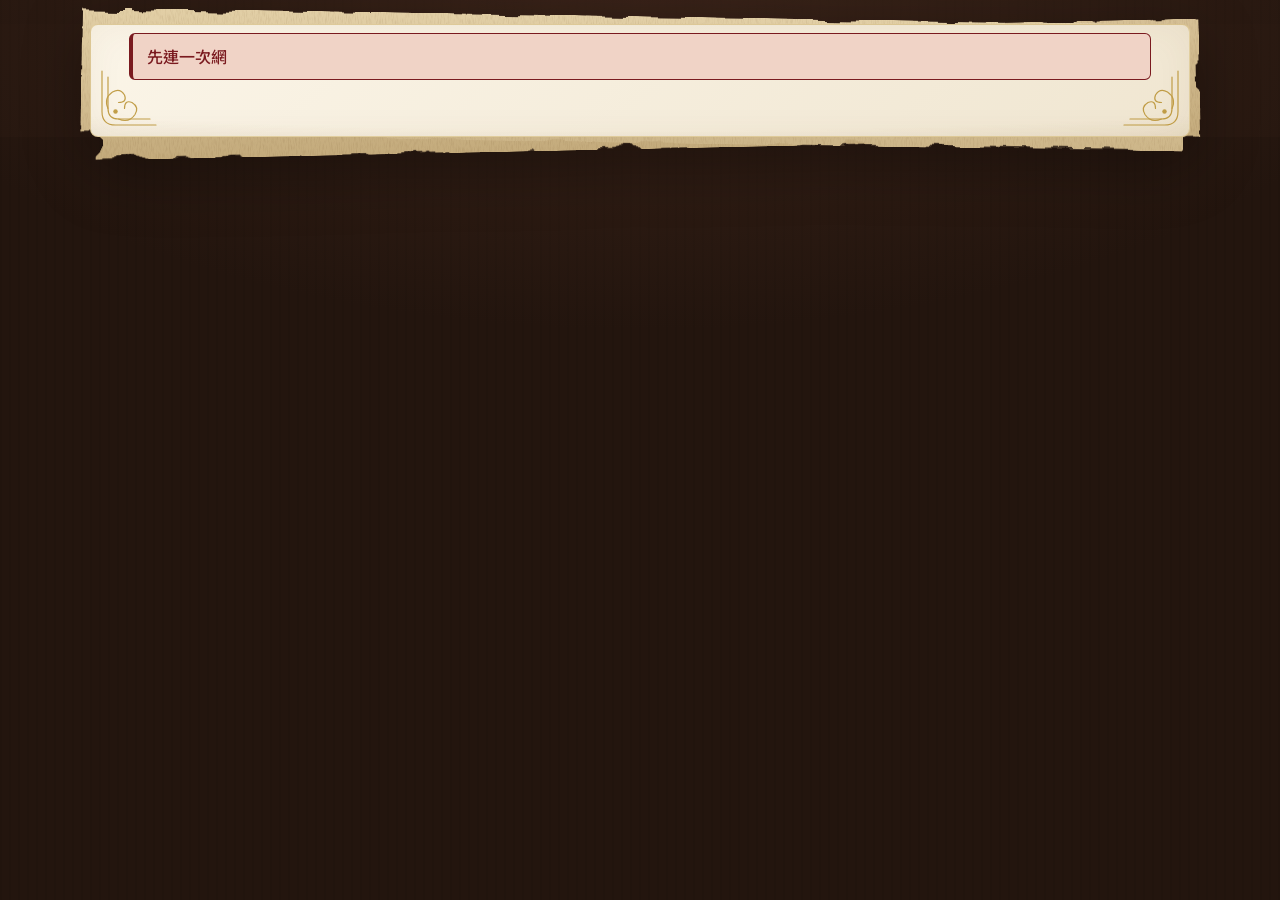
==== commit f7f5ed85: "feat: combat-first character sheet with ornate grimoire styling (v66) - Combat-first layout: HP card" ====
--- a/index.html
+++ b/index.html
@@ -10,12 +10,13 @@
 <link rel="preconnect" href="https://fonts.gstatic.com" crossorigin>
 <link rel="stylesheet" href="https://fonts.googleapis.com/css2?family=Cinzel:wght@600;700&family=Noto+Sans+TC:wght@400;500;700&family=Noto+Serif+TC:wght@600;700&display=swap">
 <link rel="manifest" href="manifest.webmanifest">
-<link rel="stylesheet" href="css/app.css?v=33">
+<link rel="stylesheet" href="css/app.css?v=66">
 <body>
   <div class="grain" aria-hidden="true"></div>
-  <div class="book"><div id="app"></div></div>
-  <script src="js/rules.js?v=33"></script>
-  <script src="js/store.js?v=33"></script>
-  <script src="js/app.js?v=33"></script>
+  <div class="book"><main id="app" aria-label="冒險者角色卡"></main></div>
+  <script src="js/rules.js?v=66"></script>
+  <script src="js/store.js?v=66"></script>
+  <script src="js/tag-icons.js?v=66"></script>
+  <script src="js/app.js?v=66"></script>
 </body>
 </html>
--- a/css/app.css
+++ b/css/app.css
@@ -2,8 +2,8 @@
 :root {
   --oak: #23150e;
   --oak-lit: #3d251a;
-  --paper: #efe1c3;
-  --paper-lit: #f7ecd6;
+  --paper: #f0e6d1;
+  --paper-lit: #fbf5e8;
   --paper-deep: #dcc59a;
   --ink: #221610;
   --ink-soft: #5b4634;
@@ -18,19 +18,21 @@
   --display: "Noto Serif TC", "Source Han Serif TC", "Songti TC", serif;
   --ui: "Noto Sans TC", "PingFang TC", sans-serif;
   --num: "Cinzel", "Noto Serif TC", serif;
-  --parchment: url("data:image/svg+xml;utf8,<svg xmlns='http://www.w3.org/2000/svg' width='700' height='700'><filter id='p'><feTurbulence type='fractalNoise' baseFrequency='.016' numOctaves='5' seed='11'/><feColorMatrix values='0 0 0 0 .40  0 0 0 0 .26  0 0 0 0 .09  .45 0 0 0 -.2'/></filter><rect width='100%' height='100%' filter='url(%23p)'/></svg>");
   --fibers: url("data:image/svg+xml;utf8,<svg xmlns='http://www.w3.org/2000/svg' width='300' height='300'><filter id='f'><feTurbulence type='fractalNoise' baseFrequency='.9 .15' numOctaves='2' seed='3'/><feColorMatrix values='0 0 0 0 .3  0 0 0 0 .2  0 0 0 0 .1  .32 0 0 0 -.14'/></filter><rect width='100%' height='100%' filter='url(%23f)'/></svg>");
-  --sigil: url("data:image/svg+xml;utf8,<svg xmlns='http://www.w3.org/2000/svg' viewBox='0 0 200 200' fill='none' stroke='%23e4c877'><circle cx='100' cy='100' r='96' stroke-width='1.5'/><circle cx='100' cy='100' r='88' stroke-width='.8' stroke-dasharray='2 5'/><circle cx='100' cy='100' r='64' stroke-width='1'/><path d='M100 12 L176 144 L24 144 Z M100 188 L24 56 L176 56 Z' stroke-width='.9'/><circle cx='100' cy='100' r='40' stroke-width='.8' stroke-dasharray='6 4'/></svg>");
   --corner: url("data:image/svg+xml;utf8,<svg xmlns='http://www.w3.org/2000/svg' viewBox='0 0 80 80' fill='none' stroke='%23b8902e' stroke-width='1.6' stroke-linecap='round'><path d='M4 76 V22 Q4 4 22 4 H76'/><path d='M12 68 V26 Q12 12 26 12 H68'/><path d='M12 26 q-6 14 6 22 q10 6 16-4 q4-10-8-10'/><path d='M26 12 q14-6 22 6 q6 10-4 16 q-10 4-10-8'/><circle cx='22' cy='22' r='3' fill='%23b8902e' stroke='none'/></svg>");
+  /* 凹角框（官方 5e 角色卡）：border-image 畫沿凹弧的雙金線，--notch 遮罩挖掉四角 */
+  --gilt: url("data:image/svg+xml;utf8,<svg xmlns='http://www.w3.org/2000/svg' width='48' height='48' viewBox='0 0 48 48' fill='none' stroke='%23b8902e'><path d='M10 1H38A9 9 0 0 0 47 10V38A9 9 0 0 0 38 47H10A9 9 0 0 0 1 38V10A9 9 0 0 0 10 1Z' stroke-width='1.4'/><path d='M13 4.5H35A12.5 12.5 0 0 0 43.5 13V35A12.5 12.5 0 0 0 35 43.5H13A12.5 12.5 0 0 0 4.5 35V13A12.5 12.5 0 0 0 13 4.5Z' stroke-width='.6'/></svg>");
+  --gilt-lit: url("data:image/svg+xml;utf8,<svg xmlns='http://www.w3.org/2000/svg' width='48' height='48' viewBox='0 0 48 48' fill='none' stroke='%23e4c877'><path d='M10 1H38A9 9 0 0 0 47 10V38A9 9 0 0 0 38 47H10A9 9 0 0 0 1 38V10A9 9 0 0 0 10 1Z' stroke-width='1.4'/><path d='M13 4.5H35A12.5 12.5 0 0 0 43.5 13V35A12.5 12.5 0 0 0 35 43.5H13A12.5 12.5 0 0 0 4.5 35V13A12.5 12.5 0 0 0 13 4.5Z' stroke-width='.6'/></svg>");
+  --notch:
+    radial-gradient(circle at 0 0, #0000 8px, #000 8.5px) 0 0 / 51% 51% no-repeat,
+    radial-gradient(circle at 100% 0, #0000 8px, #000 8.5px) 100% 0 / 51% 51% no-repeat,
+    radial-gradient(circle at 0 100%, #0000 8px, #000 8.5px) 0 100% / 51% 51% no-repeat,
+    radial-gradient(circle at 100% 100%, #0000 8px, #000 8.5px) 100% 100% / 51% 51% no-repeat;
+  --shield: url("data:image/svg+xml;utf8,<svg xmlns='http://www.w3.org/2000/svg' viewBox='0 0 80 92' stroke='%23b8902e'><path d='M40 2L77 12V44C77 68 60 82 40 90C20 82 3 68 3 44V12Z' fill='%23fbf5e8' stroke-width='2'/><path d='M40 7L72 15.5V44C72 65 57 77.5 40 85C23 77.5 8 65 8 44V15.5Z' fill='none' stroke-width='.8'/></svg>");
+  --hex: url("data:image/svg+xml;utf8,<svg xmlns='http://www.w3.org/2000/svg' viewBox='0 0 60 60'><polygon points='30,2 55,16.5 55,43.5 30,58 5,43.5 5,16.5' fill='%237a1a1f' stroke='%23b8902e' stroke-width='2'/><polygon points='30,7 50.5,19 50.5,41 30,53 9.5,41 9.5,19' fill='none' stroke='%23e4c877' stroke-width='.8' opacity='.7'/></svg>");
   --r: 6px;
   --tear: url("data:image/svg+xml;utf8,<svg xmlns='http://www.w3.org/2000/svg' width='100%25' height='100%25'><filter id='t' x='-3%25' y='-3%25' width='106%25' height='106%25'><feTurbulence type='fractalNoise' baseFrequency='.018 .03' numOctaves='4' seed='3'/><feDisplacementMap in='SourceGraphic' scale='22' xChannelSelector='R' yChannelSelector='G'/></filter><rect x='0' y='0' width='100%25' height='100%25' fill='white' filter='url(%23t)'/></svg>");
   --tear2: url("data:image/svg+xml;utf8,<svg xmlns='http://www.w3.org/2000/svg' width='100%25' height='100%25'><filter id='t' x='-3%25' y='-3%25' width='106%25' height='106%25'><feTurbulence type='fractalNoise' baseFrequency='.02 .026' numOctaves='4' seed='11'/><feDisplacementMap in='SourceGraphic' scale='26' xChannelSelector='R' yChannelSelector='G'/></filter><rect x='0' y='0' width='100%25' height='100%25' fill='white' filter='url(%23t)'/></svg>");
-  --ic-ac: url("data:image/svg+xml;utf8,<svg xmlns='http://www.w3.org/2000/svg' viewBox='0 0 24 24' fill='none' stroke='%23f7ecd6' stroke-width='1.8' stroke-linejoin='round'><path d='M12 3l7 3v5c0 4.5-3 8.2-7 10-4-1.8-7-5.5-7-10V6z'/><path d='M12 3v18M5 11h14' opacity='.55'/></svg>");
-  --ic-speed: url("data:image/svg+xml;utf8,<svg xmlns='http://www.w3.org/2000/svg' viewBox='0 0 24 24' fill='none' stroke='%23f7ecd6' stroke-width='1.8' stroke-linecap='round' stroke-linejoin='round'><path d='M3 12h9M5 8h7M6 16h6'/><path d='M14 6c3 0 6 3 6 6s-3 6-6 6l3-6z'/></svg>");
-  --ic-init: url("data:image/svg+xml;utf8,<svg xmlns='http://www.w3.org/2000/svg' viewBox='0 0 24 24' fill='none' stroke='%23f7ecd6' stroke-width='1.8' stroke-linejoin='round'><path d='M13 2L5 14h6l-1 8 9-13h-6z'/></svg>");
-  --ic-prof: url("data:image/svg+xml;utf8,<svg xmlns='http://www.w3.org/2000/svg' viewBox='0 0 24 24' fill='none' stroke='%23f7ecd6' stroke-width='1.8' stroke-linejoin='round'><path d='M12 2.5l2.6 6 6.4.6-4.9 4.3 1.5 6.3L12 16.4 6.4 19.7l1.5-6.3L3 9.1l6.4-.6z'/></svg>");
-  --ic-dc: url("data:image/svg+xml;utf8,<svg xmlns='http://www.w3.org/2000/svg' viewBox='0 0 24 24' fill='none' stroke='%23f7ecd6' stroke-width='1.8'><circle cx='12' cy='12' r='8.5'/><path d='M12 3.5v17M3.5 12h17' opacity='.5'/><circle cx='12' cy='12' r='3'/></svg>");
-  --ic-satk: url("data:image/svg+xml;utf8,<svg xmlns='http://www.w3.org/2000/svg' viewBox='0 0 24 24' fill='none' stroke='%23f7ecd6' stroke-width='1.8' stroke-linecap='round'><path d='M4 20L16 8'/><path d='M17 4l1 2 2 1-2 1-1 2-1-2-2-1 2-1z' fill='%23f7ecd6'/><path d='M7 5l.6 1.2 1.2.6-1.2.6L7 8.6l-.6-1.2L5.2 6.8l1.2-.6z' fill='%23f7ecd6'/></svg>");
 }
 
 * { box-sizing: border-box; min-width: 0; }
@@ -63,9 +65,9 @@
 .book {
   position: relative;
   isolation: isolate;
-  width: min(100% - 20px, 1060px);
-  margin: 14px auto;
-  filter: drop-shadow(0 26px 30px rgba(0, 0, 0, .55));
+  width: min(100% - 48px, 1100px);
+  margin: 24px auto;
+  filter: drop-shadow(0 18px 28px rgba(0, 0, 0, .3));
 }
 /* 底下疊著的舊紙 */
 .book::before, .book::after {
@@ -97,26 +99,13 @@
   z-index: 1;
   width: 100%;
   margin: 0;
-  -webkit-mask: var(--tear) 0 0 / 100% 100% no-repeat;
-  mask: var(--tear) 0 0 / 100% 100% no-repeat;
-  padding: 0 clamp(14px, 3vw, 34px) calc(72px + env(safe-area-inset-bottom));
+  padding: 0 clamp(18px, 3vw, 38px) calc(48px + env(safe-area-inset-bottom));
   background:
-    var(--fibers),
-    radial-gradient(420px 260px at 88% 8%, rgba(120, 78, 24, .16), transparent 70%),
-    radial-gradient(360px 300px at 6% 62%, rgba(120, 78, 24, .14), transparent 70%),
-    radial-gradient(500px 220px at 60% 100%, rgba(90, 55, 15, .22), transparent 70%),
-    var(--parchment),
-    radial-gradient(120% 60% at 50% 0%, var(--paper-lit), transparent 60%),
-    var(--paper);
-  background-blend-mode: multiply, normal, normal, normal, multiply, normal, normal;
-  border: 0;
-  box-shadow:
-    inset 0 0 0 16px rgba(247, 236, 214, .0),
-    inset 0 0 0 17px var(--gold-dim),
-    inset 0 0 0 20px rgba(247, 236, 214, .0),
-    inset 0 0 0 21px rgba(184, 144, 46, .18),
-    inset 0 0 38px rgba(110, 70, 20, .3),
-    inset 0 0 140px rgba(110, 70, 20, .16);
+    radial-gradient(130% 100% at 50% 35%, transparent 60%, rgba(140, 96, 40, .16)),
+    linear-gradient(140deg, var(--paper-lit), var(--paper));
+  border: 1px solid var(--gold-dim);
+  border-radius: 8px;
+  box-shadow: inset 0 0 36px rgba(110, 70, 20, .06);
 }
 /* 四角花飾 */
 #app::before, #app::after {
@@ -133,7 +122,13 @@
 #app::after { right: 8px; transform: scale(-1, -1); }
 
 button, select, input, label { font-family: var(--ui); color: inherit; }
-button, select, [data-act], .slot, .pip, .icon, .big { cursor: pointer; }
+button, select, summary, .slot, .pip, .icon, .big { cursor: pointer; }
+input, textarea { cursor: text; }
+button { touch-action: manipulation; }
+:disabled { cursor: default; }
+.import-label input { display: block; width: 100%; margin-top: 8px; }
+.import-label input::file-selector-button { min-height: 44px; font: inherit; }
+.edition { display: block; margin-top: 4px; font: 10px/1.5 var(--num); letter-spacing: .22em; opacity: .85; }
 
 /* ---------- 頂欄 ---------- */
 .mast {
@@ -142,22 +137,35 @@
   letter-spacing: .3em;
   text-align: center;
   color: var(--gold-lit);
-  margin: 0 calc(-1 * clamp(14px, 3vw, 34px)) 0;
-  padding: 26px 40px 11px;
-  background: linear-gradient(180deg, #8c2229, var(--rubric) 60%, var(--rubric-deep));
-  border-bottom: 1px solid var(--gold-lit);
-  box-shadow: inset 0 -4px 0 var(--rubric-deep);
-}
-.mast::before { content: "✦ "; opacity: .7; }
-.mast::after { content: " ✦"; opacity: .7; }
+  margin: 0 calc(-1 * clamp(18px, 3vw, 38px));
+  padding: 16px 24px 12px;
+  border-radius: 7px 7px 0 0;
+  background:
+    radial-gradient(80% 140% at 50% 0%, rgba(255, 190, 160, .14), transparent 70%),
+    linear-gradient(180deg, #8c2229, var(--rubric) 60%, var(--rubric-deep));
+  border-bottom: 2px solid var(--gold);
+  /* 皮革封面燙金框 */
+  box-shadow: inset 0 0 0 5px var(--rubric-deep), inset 0 0 0 6px rgba(228, 200, 119, .55);
+}
+.mast::after {
+  content: "";
+  display: block;
+  height: 9px;
+  margin-top: 8px;
+  background: var(--gold-lit);
+  opacity: .75;
+  /* --title-runes 由 app.js 依標題產生，內容是 CHARACTER JOURNAL 的符文轉寫 */
+  -webkit-mask: var(--title-runes, none) center / auto 9px no-repeat;
+  mask: var(--title-runes, none) center / auto 9px no-repeat;
+}
 
 .top {
   display: flex;
   justify-content: space-between;
   align-items: flex-start;
   gap: 12px;
-  padding-bottom: 14px;
-  margin-bottom: 10px;
+  padding-bottom: 10px;
+  margin-bottom: 6px;
   background:
     linear-gradient(90deg, var(--gold) 0 30%, transparent 85%) bottom / 100% 1px no-repeat;
 }
@@ -195,8 +203,8 @@
 
 h2 {
   font-family: var(--display);
-  font-size: 30px;
-  margin: 6px 0 18px;
+  font-size: clamp(24px, 4vw, 32px);
+  margin: 30px 0 18px;
   text-align: center;
   color: var(--rubric);
   letter-spacing: .1em;
@@ -206,7 +214,7 @@
   display: flex;
   align-items: center;
   gap: 10px;
-  margin: 30px 0 12px;
+  margin: 22px 0 8px;
   font-family: var(--display);
   font-size: 17px;
   font-weight: 700;
@@ -214,35 +222,66 @@
   color: var(--rubric);
 }
 h3::before { content: "✦"; color: var(--gold); font-size: 11px; }
+/* 一條燙金線＋漸隱符文帶（標題英文術語的轉寫，由 app.js 設 --title-runes）；遮罩決定形狀，背景漸層決定顏色與淡出 */
 h3::after {
   content: "";
   flex: 1;
-  height: 5px;
+  height: 11px;
+  background: linear-gradient(90deg, var(--gold), transparent 80%);
+  -webkit-mask: linear-gradient(#000, #000) 0 0 / 100% 1px no-repeat, var(--title-runes, none) 0 3px / auto 8px repeat-x;
+  mask: linear-gradient(#000, #000) 0 0 / 100% 1px no-repeat, var(--title-runes, none) 0 3px / auto 8px repeat-x;
+}
+.sheet-grid > div > h3:first-child { margin-top: 18px; }
+
+/* ---------- 戰鬥總覽 ---------- */
+.vitals { margin: 0; padding: 0; border: 0; background: transparent; }
+.mode-bar { display: flex; align-items: center; justify-content: space-between; gap: 12px; margin: 8px 0 12px; }
+.mode-label { font-size: 13px; color: var(--ink-soft); }
+.mode-bar .mode-toggle { padding: 0 12px; gap: 8px; white-space: nowrap; }
+.death-saves { margin-top: 12px; border-color: var(--rubric); }
+.death-saves p { margin: 6px 0 12px; }
+.combat-overview { display: grid; gap: 16px; margin-top: 12px; }
+.combat-numbers { display: flex; flex-direction: column; gap: 12px; }
+.stats { display: grid; grid-template-columns: repeat(3, 1fr); gap: 10px; }
+.stats .val-sm { display: block; width: 64px; margin: 0 auto; font-size: 30px; }
+.stats .box { padding: 12px 8px; }
+.secondary-stats { display: flex; justify-content: space-around; gap: 12px; }
+.secondary-stats > div { display: flex; flex-direction: column; align-items: center; gap: 2px; }
+.secondary-stats span { color: var(--ink-soft); font-size: 13px; }
+.secondary-stats strong { font: 700 20px var(--num); }
+.quick-actions { display: flex; gap: 8px; margin-top: auto; }
+.quick-actions .slot {
+  flex: 1;
+  margin: 0;
+  padding: 8px;
+  font-family: var(--display);
+  font-weight: 700;
+  letter-spacing: .1em;
+  color: var(--rubric);
+  background: linear-gradient(180deg, var(--paper-lit), #eadbb8);
+}
+.quick-actions .slot.cond-on { color: var(--gold-lit); background: linear-gradient(180deg, #8c2229, var(--rubric-deep)); box-shadow: none; }
+.hp-card {
+  padding: 18px 20px 16px;
+  color: var(--paper-lit);
   background:
-    linear-gradient(90deg, var(--gold), transparent 85%) top / 100% 1px no-repeat,
-    linear-gradient(90deg, var(--gold-dim), transparent 60%) bottom / 100% 1px no-repeat;
-}
-.sheet-grid > div > h3:first-child { margin-top: 30px; }
-
-/* ---------- 生命／AC／速度 三徽章（視覺重心） ---------- */
-.vitals { margin: 0; padding: 0; border: 0; background: transparent; }
-
-.stats {
-  display: grid;
-  grid-template-columns: 1fr 1.7fr 1fr;
-  gap: 14px;
-  align-items: stretch;
-  margin: 18px 0 12px;
-}
+    radial-gradient(120% 90% at 30% 0%, #91232a, transparent 60%),
+    linear-gradient(180deg, var(--rubric), var(--rubric-deep));
+}
+.hp-heading { display: flex; justify-content: space-between; align-items: center; gap: 8px; font-size: 14px; }
+.hp-heading small { display: block; font: 10px/1.5 var(--num); letter-spacing: .12em; color: var(--gold-lit); }
+.hp-heading > span:last-child { color: var(--paper-lit); font-size: 12px; }
+.hp-card .hint { color: var(--paper-lit); text-align: center; margin-top: 8px; }
+.hp-meter { display: block; appearance: none; width: 100%; height: 7px; margin-top: 14px; border: 0; border-radius: 5px; overflow: hidden; background: var(--rubric-deep); accent-color: var(--gold-lit); }
+.hp-meter::-webkit-progress-bar { background: var(--rubric-deep); }
+.hp-meter::-webkit-progress-value { background: var(--gold-lit); border-radius: 5px; }
+.hp-meter::-moz-progress-bar { background: var(--gold-lit); border-radius: 5px; }
 
 .box {
   position: relative;
   text-align: center;
   padding: 14px 10px 14px;
   background: var(--paper-lit);
-  border: 1px solid var(--gold);
-  border-radius: var(--r);
-  box-shadow: inset 0 0 0 3px var(--paper-lit), inset 0 0 0 4px var(--gold-dim);
 }
 .box .lbl {
   font-family: var(--display);
@@ -258,43 +297,12 @@
 }
 .box .num { font-size: 32px; line-height: 1.1; margin-top: 4px; }
 
-/* AC 盾形 */
-.stats .box:nth-child(1) {
-  border-radius: var(--r) var(--r) 50% 50% / var(--r) var(--r) 42% 42%;
-}
-/* 速度 */
-.stats .box:nth-child(3) {
-  border-radius: var(--r) var(--r) 50% 50% / var(--r) var(--r) 42% 42%;
-}
-/* 生命：紅底金邊 */
-.stats .box:nth-child(2) {
-  color: var(--paper-lit);
-  background:
-    radial-gradient(120% 90% at 50% 0%, #a02a32, var(--rubric) 55%, var(--rubric-deep));
-  border-color: var(--gold-lit);
-  box-shadow:
-    inset 0 0 0 3px var(--rubric-deep),
-    inset 0 0 0 4px var(--gold),
-    0 12px 26px rgba(77, 12, 17, .35);
-}
-.stats .box:nth-child(2)::before {
-  content: "";
-  position: absolute;
-  inset: 0;
-  background: var(--sigil) center / auto 130% no-repeat;
-  opacity: .16;
-  pointer-events: none;
-}
-.stats .box:nth-child(2) > * { position: relative; }
-.stats .box:nth-child(2) .lbl { color: var(--gold-lit); }
-.stats .box:nth-child(2) .hint { color: rgba(247, 236, 214, .7); }
-
 .hp-ctrl {
   display: flex;
   align-items: center;
   justify-content: center;
   gap: 10px;
-  margin-top: 6px;
+  margin-top: 12px;
 }
 .hp-pair {
   display: flex;
@@ -306,8 +314,8 @@
 }
 .hp-pair span { opacity: .6; }
 .hp-pair input {
-  width: 64px;
-  min-height: 48px;
+  width: 88px;
+  min-height: 60px;
   border: 0;
   border-bottom: 1px solid rgba(228, 200, 119, .5);
   border-radius: 0;
@@ -315,14 +323,14 @@
   color: var(--paper-lit);
   text-align: center;
   font-family: var(--num);
-  font-size: 34px;
+  font-size: 44px;
   font-weight: 700;
   font-variant-numeric: tabular-nums;
   padding: 0;
 }
 .hp-pair input:first-child { color: #fff3d6; }
-.hp-pair input:focus { outline: none; border-bottom-color: var(--gold-lit); }
-.stats .box:nth-child(2) .icon {
+.hp-pair input:last-child { font-size: 26px; width: 64px; }
+.hp-card .icon {
   background: rgba(0, 0, 0, .18);
   color: var(--gold-lit);
   border: 1px solid var(--gold);
@@ -330,28 +338,8 @@
   font-size: 22px;
   font-weight: 700;
 }
-.stats .box:nth-child(2) .icon:hover { background: rgba(0, 0, 0, .3); }
-
-/* 次要數值：先攻／熟練／法術DC／法術攻擊 -> 銘牌條 */
-.mini {
-  display: grid;
-  grid-template-columns: 1fr 1fr;
-  gap: 10px;
-  margin: 10px 0;
-}
-.mini .box {
-  display: flex;
-  align-items: center;
-  justify-content: space-between;
-  gap: 8px;
-  padding: 6px 14px;
-  text-align: left;
-  box-shadow: none;
-  border-color: var(--gold-dim);
-  background: linear-gradient(180deg, var(--paper-lit), transparent);
-}
-.mini .box .num { font-size: 24px; margin: 0; }
-.mini .box .val-sm { width: 64px; margin: 0; font-size: 24px; }
+.hp-card .icon:hover { background: rgba(0, 0, 0, .3); }
+.hp-card input:focus-visible, .hp-card button:focus-visible { outline-color: var(--gold-lit); }
 
 .hint { font-size: 12px; color: var(--ink-soft); margin: 6px 0 0; }
 .ident { margin: 4px 0 6px; max-width: 420px; }
@@ -368,9 +356,6 @@
   padding: 12px 8px 12px;
   background: var(--fibers), var(--paper-lit);
   background-blend-mode: multiply, normal;
-  border: 1px solid var(--gold);
-  border-radius: var(--r);
-  box-shadow: inset 0 0 0 3px var(--paper-lit), inset 0 0 0 4px var(--gold-dim);
 }
 .abi-card .lbl {
   font-family: var(--display);
@@ -378,19 +363,10 @@
   letter-spacing: .14em;
   color: var(--rubric);
 }
-.abi-card::after {
-  content: "✦";
-  position: absolute;
-  top: 4px; right: 8px;
-  font-size: 9px;
-  color: var(--gold);
-  opacity: .7;
-}
 .mod-ring {
-  width: 60px;
-  height: 60px;
-  margin: 8px auto 6px;
-  border-radius: 50%;
+  width: 64px;
+  height: 64px;
+  margin: 6px auto 0;
   display: flex;
   align-items: center;
   justify-content: center;
@@ -399,19 +375,21 @@
   font-weight: 700;
   font-variant-numeric: tabular-nums;
   color: var(--gold-lit);
-  background: radial-gradient(circle at 50% 40%, #93242b, var(--rubric-deep) 75%);
-  box-shadow:
-    inset 0 0 0 2px var(--gold),
-    inset 0 0 0 4px var(--rubric-deep),
-    0 3px 6px rgba(50, 10, 10, .3);
+  background: var(--hex) center / contain no-repeat;
+  filter: drop-shadow(0 2px 2px rgba(50, 10, 10, .3));
 }
 .abi-card input.val-sm {
-  width: 60px;
-  margin: 0 auto;
+  position: relative;
+  width: 64px;
+  margin: -8px auto 0;
   display: block;
   font-size: 17px;
-  color: var(--ink-soft);
-}
+  color: var(--ink);
+  background: var(--paper-lit);
+  border: 1px solid var(--gold);
+  border-radius: 999px;
+}
+.is-locked .abi-card input.val-sm:disabled { background: var(--paper-lit); border-color: var(--gold); }
 
 /* ---------- 豁免／技能 ---------- */
 .skill-grid { display: grid; grid-template-columns: 1fr; column-gap: 28px; }
@@ -431,16 +409,17 @@
 /* ---------- 攻擊／背包表格 ---------- */
 .atk {
   display: grid;
-  grid-template-columns: minmax(0, 1.5fr) 64px minmax(0, 1fr) 40px;
+  grid-template-columns: minmax(0, 1.5fr) 54px minmax(0, 1fr) 44px;
   gap: 8px;
   margin: 8px 0;
   align-items: center;
 }
 .atk.muted { font-family: var(--display); font-size: 13px; letter-spacing: .1em; margin-bottom: 0; }
-.atk input { width: 100%; }
+.atk input { width: 100%; padding: 8px 4px; }
+.is-locked .atk { grid-template-columns: minmax(0, 1.5fr) 54px minmax(0, 1fr); }
 .gear {
   display: grid;
-  grid-template-columns: minmax(0, 1fr) 64px 40px;
+  grid-template-columns: minmax(0, 1fr) 64px 44px;
   gap: 8px;
   align-items: center;
   margin: 8px 0;
@@ -456,6 +435,25 @@
   border: 1px solid var(--gold-dim);
   border-radius: var(--r);
   font-size: 16px;
+}
+select {
+  appearance: none;
+  -webkit-appearance: none;
+  padding-right: 36px;
+  background-image: url("data:image/svg+xml;utf8,<svg xmlns='http://www.w3.org/2000/svg' viewBox='0 0 12 8'><path fill='none' stroke='%23b8902e' stroke-width='1.7' stroke-linecap='round' stroke-linejoin='round' d='M1.5 1.5L6 6l4.5-4.5'/></svg>");
+  background-repeat: no-repeat;
+  background-position: right 12px center;
+  background-size: 12px 8px;
+}
+input[type="number"] {
+  appearance: textfield;
+  -moz-appearance: textfield;
+}
+input[type="number"]::-webkit-outer-spin-button,
+input[type="number"]::-webkit-inner-spin-button {
+  appearance: none;
+  -webkit-appearance: none;
+  margin: 0;
 }
 input:hover, select:hover, textarea:hover { border-color: var(--gold); }
 textarea.notes {
@@ -465,7 +463,7 @@
   padding: 12px 14px;
   background: rgba(255, 250, 238, .7);
   border: 1px solid var(--gold-dim);
-  border-radius: var(--r);
+  border-radius: 16px;
   font: inherit;
   font-size: 16px;
   line-height: 1.7;
@@ -484,10 +482,11 @@
 }
 label.field > input, label.field > select { margin-top: 4px; font-family: var(--ui); letter-spacing: 0; }
 
-input:focus, select:focus, button:focus-visible {
-  outline: 2px solid var(--gold);
-  outline-offset: 2px;
-}
+input:focus-visible, select:focus-visible, button:focus-visible, summary:focus-visible, textarea:focus-visible {
+  outline: 3px solid var(--arcane);
+  outline-offset: 3px;
+}
+.name-edit:focus-visible { outline: 3px solid var(--arcane); outline-offset: 3px; }
 
 input.val, input.val-sm {
   width: 100%;
@@ -504,7 +503,7 @@
   padding: 2px;
 }
 input.val:hover, input.val-sm:hover { border-bottom-color: var(--gold); }
-input::placeholder { color: rgba(91, 70, 52, .5); }
+input::placeholder, textarea::placeholder { color: var(--ink-soft); opacity: 1; }
 
 .big {
   width: 100%;
@@ -558,7 +557,6 @@
 }
 .icon:hover { background: #fff8ea; }
 .icon:active { transform: translateY(1px); box-shadow: none; }
-.icon:has(.lock-svg) { padding: 0; width: 44px; }
 .lock-svg { width: 20px; height: 20px; display: block; }
 .icon.is-lock {
   background: var(--rubric);
@@ -566,7 +564,7 @@
   border-color: var(--gold);
 }
 .atk .icon, .gear .icon, .spell-line .icon, .chip .icon {
-  min-width: 40px; width: 40px; min-height: 40px; padding: 0;
+  min-width: 44px; width: 44px; min-height: 44px; padding: 0;
   font-family: var(--ui); font-size: 18px; color: var(--ink-soft); box-shadow: none;
   border-color: var(--gold-dim);
 }
@@ -612,7 +610,7 @@
 /* ---------- 法術環：秘法寶珠 ---------- */
 .slot-row {
   display: grid;
-  grid-template-columns: 3em 1fr 4em;
+  grid-template-columns: minmax(80px, auto) 1fr 44px;
   gap: 10px;
   align-items: center;
   margin: 0;
@@ -620,7 +618,9 @@
   border-bottom: 1px dotted var(--gold-dim);
 }
 .slot-row .val { font-size: 16px; color: var(--ink-soft); border-bottom: 0; }
-.is-locked .slot-row { grid-template-columns: 3em 1fr; }
+.is-locked .slot-row { grid-template-columns: minmax(80px, auto) 1fr; }
+.slot-label { display: flex; flex-direction: column; gap: 2px; }
+.slot-count { color: var(--ink-soft); font-size: 12px; white-space: nowrap; }
 .slot-lbl { font-family: var(--display); color: var(--rubric); font-size: 15px; letter-spacing: .1em; }
 :root {
   --dragon-d: url("data:image/svg+xml,<svg xmlns=%22http://www.w3.org/2000/svg%22 viewBox=%220 0 64 64%22><path fill=%22%234a0a0f%22 fill-rule=%22evenodd%22 d=%22M63 24 L55 20 L54 14 L50 8 L49 19 C46 23 42 27 37 30 L31 13 C27 8 17 6 8 12 C13 12 17 14 19 18 L12 18 C16 20 19 23 20 27 L13 28 C18 29 21 31 24 34 C16 37 10 44 8 52 L2 58 L5 63 L11 57 L13 51 C15 45 19 41 26 40 L25 50 L30 50 L31 42 L37 42 L38 50 L43 50 L43 41 C48 39 52 35 53 30 L47 32 L51 27 L58 29 L56 26 Z M55.5 23 a1.7 1.7 0 1 0 0.01 0 Z%22/></svg> ");
@@ -629,20 +629,21 @@
   --wax2: url("data:image/svg+xml,<svg xmlns='http://www.w3.org/2000/svg' width='100%25' height='100%25'><filter id='w' x='-30%25' y='-30%25' width='160%25' height='160%25'><feTurbulence type='fractalNoise' baseFrequency='.05' numOctaves='2' seed='9'/><feDisplacementMap in='SourceGraphic' scale='15' xChannelSelector='R' yChannelSelector='G'/></filter><circle cx='50%25' cy='50%25' r='38%25' filter='url(%23w)'/></svg>");
   --wax3: url("data:image/svg+xml,<svg xmlns='http://www.w3.org/2000/svg' width='100%25' height='100%25'><filter id='w' x='-30%25' y='-30%25' width='160%25' height='160%25'><feTurbulence type='fractalNoise' baseFrequency='.04' numOctaves='2' seed='14'/><feDisplacementMap in='SourceGraphic' scale='18' xChannelSelector='R' yChannelSelector='G'/></filter><circle cx='50%25' cy='50%25' r='38%25' filter='url(%23w)'/></svg>");
 }
-.pips { display: flex; flex-wrap: wrap; gap: 8px 10px; align-items: center; padding: 6px 0; }
-/* 法術環：金蠟龍印。蠟體是 ::before（亂流位移做不規則邊），龍紋是 ::after；用掉＝紙上只剩壓痕 */
+.pips { display: flex; flex-wrap: wrap; gap: 6px 8px; align-items: center; padding: 6px 0; }
+/* 法術環：龍紋蠟封。蠟體是 ::before（亂流位移做不規則邊），龍紋是 ::after；用掉＝只剩虛線壓痕 */
 .pip {
   position: relative;
   width: 48px;
   height: 48px;
   min-width: 48px;
-  min-height: 48px;
   padding: 0;
   border: 0;
+  border-radius: 50%;
   background: none;
   filter: drop-shadow(0 2px 2px rgba(35, 21, 14, .45));
   transition: filter .15s ease;
 }
+.pip > span { display: none; }
 .pip::before {
   content: "";
   position: absolute;
@@ -656,12 +657,6 @@
 }
 .pip:nth-child(2n)::before { -webkit-mask-image: var(--wax2); mask-image: var(--wax2); }
 .pip:nth-child(3n)::before { -webkit-mask-image: var(--wax3); mask-image: var(--wax3); }
-.pip:nth-child(2n) { transform: rotate(80deg); }
-.pip:nth-child(3n) { transform: rotate(-130deg); }
-.pip:nth-child(5n) { transform: rotate(200deg); }
-.pip:nth-child(2n)::after { transform: rotate(-80deg); }
-.pip:nth-child(3n)::after { transform: rotate(130deg); }
-.pip:nth-child(5n)::after { transform: rotate(-200deg); }
 .pip::after {
   content: "";
   position: absolute;
@@ -671,13 +666,18 @@
     var(--dragon-l) 50% calc(50% + 1.5px) / contain no-repeat;
   pointer-events: none;
 }
-.pip:hover { filter: drop-shadow(0 2px 2px rgba(35, 21, 14, .45)) brightness(1.06); }
+.pip:hover { filter: drop-shadow(0 2px 2px rgba(35, 21, 14, .45)) brightness(1.08); }
 .pip:active { filter: drop-shadow(0 1px 1px rgba(35, 21, 14, .4)) brightness(.94); }
 .pip.spent { filter: none; }
 .pip.spent::before {
-  background: radial-gradient(circle at 50% 50%, rgba(140, 40, 45, .10), rgba(140, 40, 45, .18) 72%, rgba(140, 40, 45, .28) 100%);
-}
-.pip.spent::after { background: var(--dragon-d) center / contain no-repeat; opacity: .28; }
+  inset: 6px;
+  background: rgba(140, 40, 45, .06);
+  border: 1.5px dashed rgba(91, 70, 52, .6);
+  border-radius: 50%;
+  -webkit-mask: none;
+  mask: none;
+}
+.pip.spent::after { background: var(--dragon-d) center / contain no-repeat; opacity: .25; }
 
 /* ---------- 法術／專長列 ---------- */
 .spell-line { display: flex; gap: 8px; align-items: flex-start; }
@@ -709,9 +709,6 @@
   padding: 10px;
   margin: 8px 0;
   background: var(--paper-lit);
-  border: 1px solid var(--gold);
-  border-radius: var(--r);
-  box-shadow: inset 0 0 0 3px var(--paper-lit), inset 0 0 0 4px var(--gold-dim), 0 16px 32px rgba(35, 21, 14, .25);
 }
 .menu .big { margin: 2px 0; border-color: transparent; background: transparent; }
 .menu .big:hover { background: var(--paper); border-color: var(--gold-dim); }
@@ -760,12 +757,13 @@
   padding: 4px 18px 18px;
   background: var(--fibers), rgba(255, 250, 238, .45);
   background-blend-mode: multiply, normal;
-  border: 1px solid var(--gold-dim);
-  border-radius: var(--r);
-  box-shadow: inset 0 0 0 3px rgba(255, 250, 238, .5), inset 0 0 0 4px var(--gold-dim);
 }
 .form-card h3 { margin: 14px 0 6px; }
-.form-card label.field { margin: 10px 0 0; }
+.form-card label.field { margin: 14px 0 0; }
+.create-form { max-width: 680px; margin: 0 auto; }
+.create-form .hint { line-height: 1.8; }
+.create-form .form-card { background: rgba(255, 250, 238, .6); }
+.create-form .primary { margin-top: 24px; }
 .abi { display: grid; grid-template-columns: repeat(3, 1fr); gap: 10px; margin-top: 10px; }
 .abi-in {
   display: flex;
@@ -797,7 +795,7 @@
   border-radius: 0;
   padding: 0;
 }
-.abi-in input:focus { outline: none; border-bottom-color: var(--rubric); }
+.abi-in input:focus-visible { outline: 3px solid var(--arcane); outline-offset: 3px; }
 [aria-invalid="true"] { border-color: var(--rubric) !important; box-shadow: 0 0 0 3px rgba(122, 26, 31, .18); }
 @media (max-width: 420px) { .abi { grid-template-columns: repeat(2, 1fr); } }
 .chk {
@@ -811,6 +809,7 @@
   background: rgba(255, 250, 238, .4);
 }
 .chk:has(:checked) { border-color: var(--gold); background: var(--paper-lit); }
+input[data-act="hproll"] { display: block; width: 100%; box-sizing: border-box; margin: 6px 0 10px; }
 .chk input { width: 20px; height: 20px; min-height: 20px; margin-top: 2px; accent-color: var(--rubric); }
 .hidden { display: none; }
 
@@ -831,29 +830,17 @@
 /* ---------- 版面 ---------- */
 .sheet-grid { display: block; }
 
-@media (min-width: 760px) {
-  #app { margin: 24px auto; }
-  .sheet-grid {
-    display: grid;
-    grid-template-columns: 1fr 1fr;
-    gap: 0 56px;
-    align-items: start;
-    background:
-      linear-gradient(90deg, transparent calc(50% - 34px), rgba(70, 42, 12, .10) calc(50% - 4px), rgba(70, 42, 12, .22) 50%, rgba(70, 42, 12, .10) calc(50% + 4px), transparent calc(50% + 34px));
-  }
-  .vitals > .ribbons { grid-column: 1 / -1; }
-  .skill-grid { grid-template-columns: 1fr 1fr; }
-  .mini { grid-template-columns: repeat(2, 1fr); }
-  .vitals { display: grid; grid-template-columns: 1fr 1fr; gap: 0 14px; }
-  .vitals > .ribbons, .vitals > .mast, .vitals > .top, .vitals > .warn, .vitals > .big.warn, .vitals > .menu, .vitals > .stats { grid-column: 1 / -1; }
-  .vitals > .ident { grid-column: 1 / -1; }
-  .vitals > [data-act="conc"] { grid-column: 1 / -1; justify-self: start; }
+@media (min-width: 860px) {
+  .combat-overview { grid-template-columns: 1fr 1fr; gap: 28px; }
+  .sheet-grid { display: grid; grid-template-columns: minmax(0, 1.2fr) minmax(0, 1fr); gap: 32px; align-items: start; margin-top: 4px; }
+  .sheet-grid > div + div { border-left: 1px solid var(--gold-dim); padding-left: 28px; }
 }
 
 @media (max-width: 480px) {
   .book { width: 100%; margin: 0; filter: none; }
   .book::before, .book::after { display: none; }
-  #app { -webkit-mask: none; mask: none; box-shadow: inset 0 0 38px rgba(110, 70, 20, .3); }
+  #app { border: 0; border-radius: 0; box-shadow: none; padding-left: max(18px, env(safe-area-inset-left)); padding-right: max(18px, env(safe-area-inset-right)); }
+  .mast { border-radius: 0; padding-top: max(16px, env(safe-area-inset-top)); }
   #app::before, #app::after { display: none; }
 }
 @media (max-width: 760px) {
@@ -861,18 +848,24 @@
 }
 
 @media (max-width: 620px) {
-  .stats { grid-template-columns: 1fr 1fr; gap: 10px; }
-  .stats .box:nth-child(2) { grid-column: 1 / -1; grid-row: 1; }
-  .hp-pair input { width: 58px; font-size: 30px; }
+  .hp-pair input { width: 76px; font-size: 40px; }
+  .hp-pair input:last-child { width: 58px; font-size: 26px; }
+  .mode-bar { flex-wrap: wrap; }
+  .mode-bar .row { margin-left: auto; }
+  .top { align-items: center; }
+  .kicker { font-size: 13px; letter-spacing: 0; }
+  .hp-card { padding: 18px; }
+  .pips { gap: 8px; }
+  .box .lbl { font-size: 12px; letter-spacing: .04em; }
   .abi-grid { gap: 8px; }
   .abi-card { padding: 10px 4px; }
-  .mod-ring { width: 54px; height: 54px; font-size: 21px; }
+  .mod-ring { width: 58px; height: 58px; font-size: 21px; }
   .top .icon { padding: 0 10px; font-size: 13px; }
   .skill-grid { column-gap: 12px; }
 }
 
 @media (prefers-reduced-motion: reduce) {
-  * { transition: none !important; }
+  * { transition: none !important; animation: none !important; scroll-behavior: auto !important; }
 }
 
 /* ---------- 劇本對照表 ---------- */
@@ -958,123 +951,215 @@
 .notes-gl { margin-top: 12px; }
 .notes-gl .gl-q { margin-top: 0; }
 
-/* ---------- 書籤帶（分頁） ---------- */
-.ribbons {
-  display: flex;
-  justify-content: flex-end;
-  gap: 10px;
-  margin: 0 6px 14px 0;
-  position: relative;
-  z-index: 2;
-}
-.ribbon {
-  position: relative;
-  width: 78px;
-  height: 52px;
-  padding: 6px 0 0;
-  margin-top: -1px;
-  color: var(--paper-lit);
-  font-family: var(--display);
-  font-size: 13px;
-  font-weight: 700;
-  letter-spacing: .12em;
-  text-align: center;
-  border: 0;
-  border-radius: 0;
-  clip-path: polygon(0 0, 100% 0, 100% 100%, 50% 74%, 0 100%);
-  box-shadow: inset 0 -3px 0 rgba(0, 0, 0, .25);
-  transition: height .15s ease, filter .15s ease;
-  filter: saturate(.55) brightness(.85);
-}
-.ribbon::before {
+/* ---------- 書冊分頁：固定位置，不以動畫干擾閱讀 ---------- */
+.ribbons { display: flex; gap: 8px; margin: 0 0 14px; border-bottom: 3px double var(--gold); }
+.ribbon { position: relative; flex: 1; min-height: 50px; padding: 14px 8px 8px; border: 0; border-radius: 0; background: transparent; color: var(--ink-soft); font: 700 15px var(--display); letter-spacing: .12em; }
+.ribbon.on { color: var(--rubric); background: linear-gradient(180deg, rgba(122, 26, 31, .08), transparent); }
+/* 目前分頁：從封面垂下的緞帶書籤（形狀＋顏色，不只靠顏色） */
+.ribbon.on::before {
   content: "";
   position: absolute;
-  inset: 0 auto 0 0;
-  width: 5px;
-  background: rgba(255, 255, 255, .22);
-}
-.ribbon span { position: relative; display: block; text-shadow: 0 1px 0 rgba(0, 0, 0, .45); }
-.ribbon.on { height: 68px; filter: none; }
-.ribbon:hover { filter: saturate(.9) brightness(.95); }
-.ribbon.on:hover { filter: brightness(1.05); }
-.r-red { background: linear-gradient(90deg, #7d1a20, #a52a32 40%, #8a1f26); }
-.r-blue { background: linear-gradient(90deg, #22506b, #2f6f92 40%, #275a78); }
-.r-green { background: linear-gradient(90deg, #5e6a1c, #7f8d2a 40%, #67741e); }
-
-/* ---------- 蠟封選單 ---------- */
-.icon.seal {
-  width: 52px;
-  height: 52px;
-  min-width: 52px;
-  padding: 0;
-  color: var(--gold-lit);
-  font-size: 11px;
+  top: 0;
+  left: calc(50% - 2.9em);
+  width: 12px;
+  height: 22px;
+  background: linear-gradient(90deg, var(--rubric-deep), var(--rubric) 40%, #93242b);
+  clip-path: polygon(0 0, 100% 0, 100% 100%, 50% 72%, 0 100%);
+}
+.ribbon:hover { background: rgba(122, 26, 31, .07); }
+
+/* ---------- 搜尋下拉 ---------- */
+.combo { position: relative; margin: 6px 0 12px; }
+.combo-q { width: 100%; }
+.combo-tags { display: flex; flex-wrap: wrap; gap: 4px; margin: 6px 0 2px; }
+.tag {
+  display: inline-flex;
+  align-items: center;
+  gap: 4px;
+  min-height: 44px;
+  padding: 4px 10px;
+  border-radius: 999px;
+  border: 1px solid rgba(228, 200, 119, .7);
+  box-shadow:
+    inset 0 1px 0 rgba(255, 255, 255, .55),
+    inset 0 -2px 3px rgba(35, 21, 14, .1),
+    0 2px 0 rgba(35, 21, 14, .16);
+  transform: translateY(0);
+  transition: box-shadow .12s ease, transform .12s ease;
+  font-family: var(--display);
+  font-size: 12px;
+  font-weight: 700;
+  letter-spacing: .03em;
+}
+.tag-ic { width: 14px; height: 14px; flex-shrink: 0; display: block; }
+.tag.mini {
+  min-height: 22px;
+  padding: 1px 6px 1px 4px;
+  gap: 3px;
+  font-size: 10px;
+  pointer-events: none;
+  box-shadow: inset 0 1px 0 rgba(255, 255, 255, .3);
+}
+.tag.mini .tag-ic { width: 11px; height: 11px; }
+.pick-flags { display: flex; flex-wrap: wrap; gap: 4px; margin-top: 6px; }
+.tag:active,
+.tag.on {
+  transform: translateY(1px);
+  box-shadow:
+    inset 0 2px 5px rgba(35, 21, 14, .32),
+    inset 0 -1px 0 rgba(255, 255, 255, .18);
+}
+.t-abj { color: #1e3a8a; border-color: #3b82f6; background: linear-gradient(165deg, rgba(255,252,245,.92), rgba(59,130,246,.22) 55%, rgba(59,130,246,.08)); }
+.t-con { color: #78350f; border-color: #ca8a04; background: linear-gradient(165deg, rgba(255,252,245,.92), rgba(234,179,8,.24) 55%, rgba(234,179,8,.08)); }
+.t-div { color: #155e75; border-color: #0891b2; background: linear-gradient(165deg, rgba(255,252,245,.92), rgba(6,182,212,.22) 55%, rgba(6,182,212,.08)); }
+.t-enc { color: #9d174d; border-color: #db2777; background: linear-gradient(165deg, rgba(255,252,245,.92), rgba(236,72,153,.22) 55%, rgba(236,72,153,.08)); }
+.t-evo { color: #7f1d1d; border-color: #dc2626; background: linear-gradient(165deg, rgba(255,252,245,.92), rgba(239,68,68,.22) 55%, rgba(239,68,68,.08)); }
+.t-ill { color: #6b21a8; border-color: #9333ea; background: linear-gradient(165deg, rgba(255,252,245,.92), rgba(168,85,247,.22) 55%, rgba(168,85,247,.08)); }
+.t-nec { color: #14532d; border-color: #16a34a; background: linear-gradient(165deg, rgba(255,252,245,.92), rgba(34,197,94,.22) 55%, rgba(34,197,94,.08)); }
+.t-tra { color: #9a3412; border-color: #ea580c; background: linear-gradient(165deg, rgba(255,252,245,.92), rgba(249,115,22,.22) 55%, rgba(249,115,22,.08)); }
+.t-fire { color: #9a3412; border-color: #ea580c; background: linear-gradient(165deg, rgba(255,247,237,.9), rgba(249,115,22,.32) 48%, rgba(249,115,22,.1)); }
+.t-cold { color: #0c4a6e; border-color: #0284c7; background: linear-gradient(165deg, rgba(240,249,255,.92), rgba(14,165,233,.28) 50%, rgba(14,165,233,.08)); }
+.t-lit { color: #4c1d95; border-color: #7c3aed; background: linear-gradient(165deg, rgba(250,245,255,.92), rgba(139,92,246,.28) 50%, rgba(139,92,246,.08)); }
+.t-acid { color: #3f6212; border-color: #65a30d; background: linear-gradient(165deg, rgba(247,254,231,.92), rgba(132,204,22,.28) 50%, rgba(132,204,22,.08)); }
+.t-poi { color: #365314; border-color: #4d7c0f; background: linear-gradient(165deg, rgba(247,254,231,.92), rgba(101,163,13,.26) 50%, rgba(101,163,13,.08)); }
+.t-thu { color: #312e81; border-color: #6366f1; background: linear-gradient(165deg, rgba(238,242,255,.92), rgba(99,102,241,.26) 50%, rgba(99,102,241,.08)); }
+.t-for { color: #701a75; border-color: #c026d3; background: linear-gradient(165deg, rgba(253,244,255,.92), rgba(192,38,211,.24) 50%, rgba(192,38,211,.08)); }
+.t-rad { color: #854d0e; border-color: #ca8a04; background: linear-gradient(165deg, rgba(255,251,235,.94), rgba(234,179,8,.28) 50%, rgba(234,179,8,.08)); }
+.t-psy { color: #9d174d; border-color: #db2777; background: linear-gradient(165deg, rgba(253,242,248,.92), rgba(219,39,119,.26) 50%, rgba(219,39,119,.08)); }
+.t-r0 { color: #44403c; border-color: #a8a29e; background: linear-gradient(165deg, rgba(255,252,245,.95), rgba(168,162,158,.2) 55%, rgba(168,162,158,.06)); }
+.t-r1 { color: #14532d; border-color: #16a34a; background: linear-gradient(165deg, rgba(255,252,245,.92), rgba(34,197,94,.2) 55%, rgba(34,197,94,.07)); }
+.t-r2 { color: #1e3a8a; border-color: #3b82f6; background: linear-gradient(165deg, rgba(255,252,245,.92), rgba(59,130,246,.2) 55%, rgba(59,130,246,.07)); }
+.t-r3 { color: #5b21b6; border-color: #8b5cf6; background: linear-gradient(165deg, rgba(255,252,245,.92), rgba(139,92,246,.2) 55%, rgba(139,92,246,.07)); }
+.t-r4 { color: #7f1d1d; border-color: #ef4444; background: linear-gradient(165deg, rgba(255,252,245,.92), rgba(239,68,68,.2) 55%, rgba(239,68,68,.07)); }
+.t-r5 { color: #854d0e; border-color: #d97706; background: linear-gradient(165deg, rgba(255,252,245,.92), rgba(245,158,11,.22) 55%, rgba(245,158,11,.07)); }
+.t-r6 { color: #9a3412; border-color: #ea580c; background: linear-gradient(165deg, rgba(255,252,245,.92), rgba(234,88,12,.2) 55%, rgba(234,88,12,.07)); }
+.t-r7 { color: #5b21b6; border-color: #7c3aed; background: linear-gradient(165deg, rgba(255,252,245,.92), rgba(124,58,237,.2) 55%, rgba(124,58,237,.07)); }
+.t-r8 { color: #9d174d; border-color: #db2777; background: linear-gradient(165deg, rgba(255,252,245,.92), rgba(219,39,119,.2) 55%, rgba(219,39,119,.07)); }
+.t-r9 { color: #171717; border-color: #737373; background: linear-gradient(165deg, rgba(255,252,245,.95), rgba(115,115,115,.16) 55%, rgba(115,115,115,.05)); }
+.t-conc { color: #5b21b6; border-color: #7c3aed; background: linear-gradient(165deg, rgba(255,252,245,.92), rgba(124,58,237,.2) 55%, rgba(124,58,237,.07)); }
+.t-rit { color: #854d0e; border-color: #b8902e; background: linear-gradient(165deg, rgba(255,252,245,.92), rgba(184,144,46,.22) 55%, rgba(184,144,46,.07)); }
+.t-act { color: #14532d; border-color: #16a34a; background: linear-gradient(165deg, rgba(255,252,245,.92), rgba(22,163,74,.2) 55%, rgba(22,163,74,.07)); }
+.t-bon { color: #155e75; border-color: #0891b2; background: linear-gradient(165deg, rgba(255,252,245,.92), rgba(8,145,178,.2) 55%, rgba(8,145,178,.07)); }
+.t-rea { color: #9a3412; border-color: #ea580c; background: linear-gradient(165deg, rgba(255,252,245,.92), rgba(234,88,12,.2) 55%, rgba(234,88,12,.07)); }
+.combo-list {
+  list-style: none;
+  margin: 4px 0 0;
+  padding: 6px;
+  max-height: 70vh;
+  overflow: auto;
+  background: var(--paper-lit);
+  border: 1px solid var(--gold);
+  border-radius: var(--r);
+  box-shadow: 0 10px 24px rgba(35, 21, 14, .22);
+}
+.combo-list li { margin: 0; }
+.combo-opt {
+  display: flex;
+  flex-direction: column;
+  align-items: flex-start;
+  width: 100%;
+  text-align: left;
+  min-height: 44px;
+  padding: 10px 12px;
+  border: 0;
+  background: transparent;
+  border-radius: var(--r);
+  border-bottom: 1px dotted var(--gold-dim);
+}
+.combo-opt:hover { background: var(--paper); }
+.combo-opt.is-on {
+  background: rgba(122, 26, 31, .12);
+  box-shadow: inset 4px 0 0 var(--rubric);
+}
+.combo-opt.is-on .pick-name { color: var(--rubric); }
+.combo .chip {
+  min-height: 36px;
+  padding: 4px 12px;
+  font-size: 14px;
+}
+.pick-name {
+  display: block;
+  font-family: var(--display);
+  font-weight: 700;
+  font-size: 16px;
+  color: var(--ink);
+  letter-spacing: .04em;
+}
+.pick-ring {
+  display: inline-block;
+  margin-top: 4px;
+  font-size: 12px;
   letter-spacing: .1em;
-  background:
-    radial-gradient(circle at 38% 32%, rgba(255, 190, 190, .5), transparent 34%),
-    radial-gradient(circle at 50% 50%, #b3323b, #8a1c23 60%, #5a0d12);
-  border: 0;
-  border-radius: 47% 53% 50% 46% / 52% 46% 54% 48%;
-  box-shadow:
-    inset 0 0 0 4px rgba(90, 13, 18, .55),
-    inset 0 0 0 5px rgba(228, 200, 119, .35),
-    inset 0 3px 6px rgba(255, 220, 220, .25),
-    0 3px 6px rgba(35, 21, 14, .45);
-}
-.icon.seal span { text-shadow: 0 -1px 0 rgba(0, 0, 0, .6), 0 1px 0 rgba(255, 200, 200, .25); }
-.icon.seal:hover { background:
-    radial-gradient(circle at 38% 32%, rgba(255, 190, 190, .55), transparent 34%),
-    radial-gradient(circle at 50% 50%, #c23a44, #96222a 60%, #62101a); }
-
-/* ---------- 徽章數值格 ---------- */
-.box.ic {
-  display: grid;
-  grid-template-columns: 44px 1fr;
-  grid-template-rows: auto auto;
-  column-gap: 12px;
-  align-items: center;
-  text-align: left;
+  color: var(--rubric);
+  border: 1px solid var(--gold-dim);
+  border-radius: 999px;
+  padding: 1px 8px;
+  background: var(--paper-lit);
+}
+.pick-body {
+  display: block;
+  margin: 6px 0 0;
+  font-size: 13px;
+  font-weight: 400;
+  line-height: 1.55;
+  color: var(--ink-soft);
+}
+.pick-card {
+  margin: 8px 0;
   padding: 10px 12px;
-}
-.box.ic::before {
-  content: "";
-  grid-row: 1 / span 2;
-  width: 44px;
-  height: 44px;
-  border-radius: 50%;
-  background:
-    var(--ic) center / 24px 24px no-repeat,
-    radial-gradient(circle at 40% 35%, #4a3527, #241812 70%);
-  box-shadow:
-    inset 0 0 0 2px rgba(0, 0, 0, .35),
-    0 0 0 2px var(--gold),
-    0 0 0 3px rgba(247, 236, 214, .6),
-    0 2px 4px rgba(35, 21, 14, .4);
-}
-.ic-ac::before { --ic: var(--ic-ac); }
-.ic-speed::before { --ic: var(--ic-speed); }
-.ic-init::before { --ic: var(--ic-init); }
-.ic-prof::before { --ic: var(--ic-prof); }
-.ic-dc::before { --ic: var(--ic-dc); }
-.ic-satk::before { --ic: var(--ic-satk); }
-.box.ic .lbl { grid-column: 2; }
-.box.ic .num, .box.ic .val-sm {
-  grid-column: 2;
-  justify-self: start;
-  margin: 2px 0 0;
-  min-width: 64px;
-  min-height: 40px;
-  padding: 0 10px;
-  font-size: 24px;
-  line-height: 40px;
-  text-align: center;
-  background: rgba(255, 250, 238, .75);
-  border: 1px solid var(--gold);
-  border-radius: 8px;
-  box-shadow: inset 0 0 0 2px rgba(247, 236, 214, .8), inset 0 0 0 3px var(--gold-dim);
-}
-.stats .box.ic { border-radius: var(--r); }
-.mini .box.ic { display: grid; padding: 8px 12px; box-shadow: inset 0 0 0 3px var(--paper-lit), inset 0 0 0 4px var(--gold-dim); border-color: var(--gold); background: var(--paper-lit); }
-.mini .box.ic .num, .mini .box.ic .val-sm { font-size: 22px; }
-.box.ic .val-sm { width: 88px; min-width: 0; box-sizing: border-box; }
-.box.ic .num { width: max-content; }
+  background: rgba(122, 26, 31, .08);
+  border: 1px solid var(--rubric);
+  border-radius: var(--r);
+  box-shadow: inset 0 0 0 2px rgba(228, 200, 119, .45);
+}
+.pick-head {
+  display: flex;
+  align-items: center;
+  gap: 8px;
+  flex-wrap: wrap;
+}
+.pick-head .icon { margin-left: auto; }
+
+.fold {
+  margin: 10px 0;
+  padding: 0 14px 8px;
+  background: rgba(255, 250, 238, .4);
+}
+.fold summary {
+  display: flex;
+  align-items: center;
+  gap: 10px;
+  min-height: 48px;
+  font-family: var(--display);
+  font-size: 17px;
+  font-weight: 700;
+  letter-spacing: .12em;
+  color: var(--rubric);
+  cursor: pointer;
+  list-style: none;
+}
+.fold summary::-webkit-details-marker { display: none; }
+.fold summary::before { content: "▸"; color: var(--gold); font-size: 14px; }
+.fold[open] summary::before { content: "▾"; }
+.fold[open] { padding-bottom: 12px; }
+
+/* ---------- 凹角金框 ---------- */
+/* border 簡寫會重設 border-image，所以這段放在檔尾。遮罩會切掉框外的東西（含外陰影與焦點框），框內焦點框改往內縮 */
+.box, .fold, .form-card, .abi-card, .menu, .quick-actions .slot {
+  border: 2px solid var(--gold);
+  border-image: var(--gilt) 16 / 16px stretch;
+  border-radius: 0;
+  -webkit-mask: var(--notch);
+  mask: var(--notch);
+}
+.hp-card, .quick-actions .slot.cond-on {
+  border: 2px solid var(--gold-lit);
+  border-image: var(--gilt-lit) 16 / 16px stretch;
+  border-radius: 0;
+  -webkit-mask: var(--notch);
+  mask: var(--notch);
+}
+.quick-actions .slot:focus-visible, .fold summary:focus-visible { outline-offset: -6px; }
+/* 護甲：經典角色卡的盾形 */
+.stats .box:first-child .val-sm { width: 48px; }
+.stats .box:first-child { border: 0; border-image: none; -webkit-mask: none; mask: none; background: var(--shield) center / contain no-repeat; }
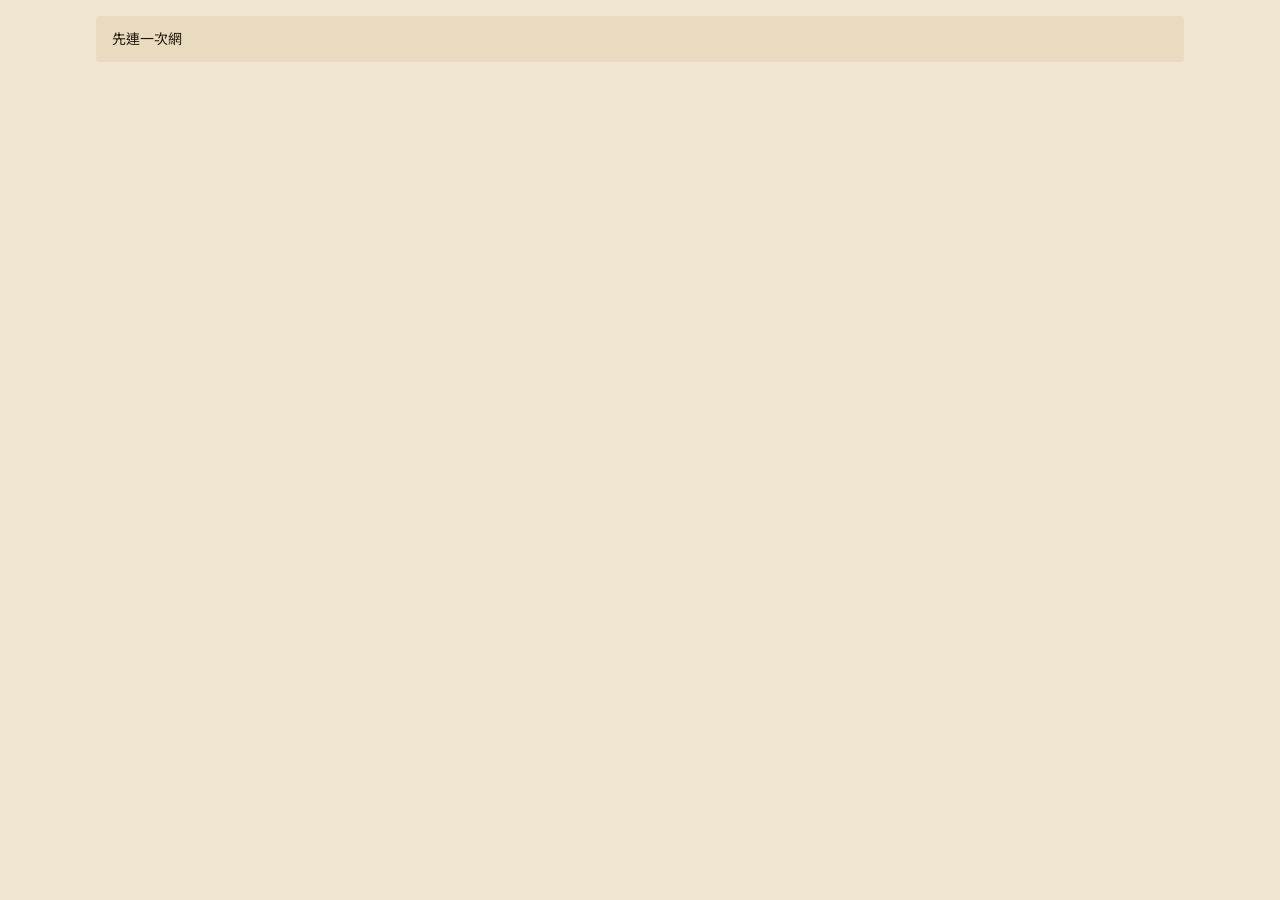
==== commit 8c98b70e: "feat: Hallmark redesign with restored 5e grimoire elements (v68) Atelier system (tokens, base, gates" ====
--- a/index.html
+++ b/index.html
@@ -2,21 +2,24 @@
 <html lang="zh-Hant">
 <meta charset="utf-8">
 <meta name="viewport" content="width=device-width, initial-scale=1, viewport-fit=cover">
-<meta name="theme-color" content="#6e1218">
+<meta name="description" content="D&amp;D 5e 角色卡：跑團時記錄生命、法術環、攻擊與狀態，資料存在這台裝置。">
+<meta name="theme-color" content="#f0e6d1">
 <title>角色卡</title>
 <link rel="icon" href="icon.svg" type="image/svg+xml">
 <link rel="apple-touch-icon" href="icon.svg">
+<link rel="preconnect" href="https://api.fontshare.com" crossorigin>
 <link rel="preconnect" href="https://fonts.googleapis.com">
 <link rel="preconnect" href="https://fonts.gstatic.com" crossorigin>
-<link rel="stylesheet" href="https://fonts.googleapis.com/css2?family=Cinzel:wght@600;700&family=Noto+Sans+TC:wght@400;500;700&family=Noto+Serif+TC:wght@600;700&display=swap">
+<link rel="stylesheet" href="https://api.fontshare.com/v2/css?f[]=sentient@300,400&display=swap">
+<link rel="stylesheet" href="https://fonts.googleapis.com/css2?family=Cinzel:wght@600&family=Hanken+Grotesk:wght@400&family=Noto+Sans+TC:wght@400&family=Noto+Serif+TC:wght@300;400&display=swap">
 <link rel="manifest" href="manifest.webmanifest">
-<link rel="stylesheet" href="css/app.css?v=66">
+<link rel="stylesheet" href="css/app.css?v=68">
 <body>
   <div class="grain" aria-hidden="true"></div>
   <div class="book"><main id="app" aria-label="冒險者角色卡"></main></div>
-  <script src="js/rules.js?v=66"></script>
-  <script src="js/store.js?v=66"></script>
-  <script src="js/tag-icons.js?v=66"></script>
-  <script src="js/app.js?v=66"></script>
+  <script src="js/rules.js?v=68"></script>
+  <script src="js/store.js?v=68"></script>
+  <script src="js/tag-icons.js?v=68"></script>
+  <script src="js/app.js?v=68"></script>
 </body>
 </html>
--- a/css/app.css
+++ b/css/app.css
@@ -1,657 +1,690 @@
-/* 角色卡 — 魔法書頁 (grimoire folio) */
+/* Hallmark · shape: app screen · genre: editorial · theme: Atelier (deal 3/3, seed tabletop-role-playing-character-sheet-32f5·62aac325·2026-11-02·r0) · redesign: full
+ * nav: kept shell as a top bar, the running head 冒險者紀錄 over its pencilled runes beside standard tabs (角色卡 備忘錄 對照表), the 角色選單 menu kept · signature: wax-seal spell slots pressed into cotton card stock, each heading's rune transliteration pencilled under its ink rule · states: locked (遊玩), unlocked (編輯), HP 0 death saves, menu open, delete confirm, combo open and empty, glossary loading, rest banner, create error
+ * axes: light/roman-serif/warm · posture: full-palette · roles: field parchment (--color-paper, --color-card), signal PHB wine red (--color-rubric: heads, current tab, pressed state, selection, focus, primary, the HP card ground), seal sealing-wax vermilion (--color-wax, the slots only) and gold (--color-gold rules and frames, never text on parchment), ink (--color-ink) · contrast: pass · v2.0.0 */
+/* Hallmark · brand: kept at the owner's request · the owner's 5e grimoire is restored over the Atelier system as a kept brand: PHB wine red, gold rules and the sheet's concave-corner double frames, parchment paper, the AC shield, the hexagon modifiers, Cinzel numerals; Atelier's slate signal and its cool-accent and no-colour-filled-control do-nots yield to it, and Atelier keeps the faces, the type scale, the grid and the ruled tables */
+/* Hallmark · pre-emit critique: P4 H5 E4 S5 R4 V4 · weakest: R, a combat sheet carries many controls; folded them into one outlined recipe at 40px, one ruled-row recipe, and only two cotton cards (HP, seals) */
+/* Hallmark · dismissed F7 · on purpose the controls share one outlined recipe and the notices one paper-2 well: a sheet with forty controls reads calmer with one control and one well, and the two cotton cards stay the only raised surfaces */
+/* Hallmark · dropped the "CHARACTER JOURNAL" and "HIT POINTS" captions · 67 names the tracked-caps label; the mast keeps its rune transliteration as the pencilled line */
+/* Hallmark · dismissed 66 · the rune lines under each ink rule are the owner's kept signature, a transliteration of each heading's English term set by app.js, not decoration the build added */
+/* Hallmark · dismissed 47c · each wax seal is the spell slot's own toggle button, and the shield, hexagon and concave frames hold the owner's own figures as the printed 5e sheet does; nothing pictures a product */
+/* Hallmark · finish-review: subagent · 7 findings · 7 resolved: columns rebalanced on grid areas (at 1440 left ends 1398, right 1316, from about 1700 against 905; the per-turn blocks travel as one .sheet-turn and only the left column's last row flexes, so an open fold never pushes the left column apart; 375 order kept); AC 40px over 28px; HP bar 8px; runes 11px in pencil at 4.7:1 on paper, 5.2:1 on card; the notes row was already one 611x48 button; locked tables ruled at 3.4:1 with no field lines, 命中 aligned to its value; the slot count was already 14px, now ink-2 */
+@import url("./tokens.css");
+@import url("./base.css");
+
+/* ---------- tokens: the theme's faces with CJK fallbacks, the wax, the textures ---------- */
 :root {
-  --oak: #23150e;
-  --oak-lit: #3d251a;
-  --paper: #f0e6d1;
-  --paper-lit: #fbf5e8;
-  --paper-deep: #dcc59a;
-  --ink: #221610;
-  --ink-soft: #5b4634;
-  --rubric: #7a1a1f;
-  --rubric-deep: #4d0c11;
-  --gold: #b8902e;
-  --gold-lit: #e4c877;
-  --gold-dim: rgba(184, 144, 46, .38);
-  --arcane: #2f5f8f;
-  --arcane-lit: #9fd0ff;
-  --danger-bg: #f0d3c6;
-  --display: "Noto Serif TC", "Source Han Serif TC", "Songti TC", serif;
-  --ui: "Noto Sans TC", "PingFang TC", sans-serif;
-  --num: "Cinzel", "Noto Serif TC", serif;
-  --fibers: url("data:image/svg+xml;utf8,<svg xmlns='http://www.w3.org/2000/svg' width='300' height='300'><filter id='f'><feTurbulence type='fractalNoise' baseFrequency='.9 .15' numOctaves='2' seed='3'/><feColorMatrix values='0 0 0 0 .3  0 0 0 0 .2  0 0 0 0 .1  .32 0 0 0 -.14'/></filter><rect width='100%' height='100%' filter='url(%23f)'/></svg>");
-  --corner: url("data:image/svg+xml;utf8,<svg xmlns='http://www.w3.org/2000/svg' viewBox='0 0 80 80' fill='none' stroke='%23b8902e' stroke-width='1.6' stroke-linecap='round'><path d='M4 76 V22 Q4 4 22 4 H76'/><path d='M12 68 V26 Q12 12 26 12 H68'/><path d='M12 26 q-6 14 6 22 q10 6 16-4 q4-10-8-10'/><path d='M26 12 q14-6 22 6 q6 10-4 16 q-10 4-10-8'/><circle cx='22' cy='22' r='3' fill='%23b8902e' stroke='none'/></svg>");
-  /* 凹角框（官方 5e 角色卡）：border-image 畫沿凹弧的雙金線，--notch 遮罩挖掉四角 */
-  --gilt: url("data:image/svg+xml;utf8,<svg xmlns='http://www.w3.org/2000/svg' width='48' height='48' viewBox='0 0 48 48' fill='none' stroke='%23b8902e'><path d='M10 1H38A9 9 0 0 0 47 10V38A9 9 0 0 0 38 47H10A9 9 0 0 0 1 38V10A9 9 0 0 0 10 1Z' stroke-width='1.4'/><path d='M13 4.5H35A12.5 12.5 0 0 0 43.5 13V35A12.5 12.5 0 0 0 35 43.5H13A12.5 12.5 0 0 0 4.5 35V13A12.5 12.5 0 0 0 13 4.5Z' stroke-width='.6'/></svg>");
-  --gilt-lit: url("data:image/svg+xml;utf8,<svg xmlns='http://www.w3.org/2000/svg' width='48' height='48' viewBox='0 0 48 48' fill='none' stroke='%23e4c877'><path d='M10 1H38A9 9 0 0 0 47 10V38A9 9 0 0 0 38 47H10A9 9 0 0 0 1 38V10A9 9 0 0 0 10 1Z' stroke-width='1.4'/><path d='M13 4.5H35A12.5 12.5 0 0 0 43.5 13V35A12.5 12.5 0 0 0 35 43.5H13A12.5 12.5 0 0 0 4.5 35V13A12.5 12.5 0 0 0 13 4.5Z' stroke-width='.6'/></svg>");
+  --font-display: "Sentient", "Noto Serif TC", "Songti TC", Georgia, serif;
+  --font-body: "Hanken Grotesk", "Noto Sans TC", "PingFang TC", system-ui, sans-serif;
+  --text-4xl: 2.488rem; --text-5xl: 2.986rem;
+  --radius-stock: 2px;
+  /* the owner's 5e grimoire, kept as the brand */
+  --font-num: "Cinzel", "Noto Serif TC", Georgia, serif;
+  --color-rubric: oklch(38.4% 0.130 23); --color-rubric-deep: oklch(27.8% 0.095 22);
+  --color-gold: oklch(67.4% 0.121 86); --color-gold-lit: oklch(83.9% 0.106 91); --color-gold-deep: oklch(56% 0.10 80);
+  --color-paper: oklch(92.7% 0.030 86); --color-paper-2: oklch(89.5% 0.040 85); --color-paper-3: oklch(85% 0.055 84);
+  --color-card: oklch(97.1% 0.018 86); --card-lit: oklch(98.2% 0.014 88); --card-shade: oklch(95.2% 0.024 84); --color-card-edge: oklch(84% 0.06 86);
+  --color-ink: oklch(21.4% 0.023 48); --color-ink-2: oklch(33% 0.03 52); --color-muted: oklch(44% 0.04 62); --color-pencil: oklch(47% 0.035 62);
+  --color-rule: oklch(80% 0.055 86);
+  --color-accent: var(--color-rubric); --color-accent-ink: var(--color-card); --color-focus: var(--color-rubric);
+  --color-on-rubric: var(--color-card); --color-on-rubric-soft: oklch(87% 0.035 80);
+  --color-wax: oklch(53% 0.17 36);
+  --color-wax-lit: oklch(64% 0.16 40);
+  --color-wax-deep: oklch(37% 0.13 32);
+  --wax-shine: oklch(92% 0.05 40 / 0.42);
+  --wax-shade: oklch(18% 0.06 20 / 0.5);
+  --wax-drop: oklch(24% 0.04 40 / 0.42);
+  --shade-in: oklch(30% 0.03 55 / 0.16);
+  --color-rule-strong: oklch(60% 0.05 75);
+  --accent-wash: color-mix(in oklab, var(--color-accent) 10%, var(--color-card));
+  --grain: url("data:image/svg+xml;utf8,<svg xmlns='http://www.w3.org/2000/svg' width='180' height='180'><filter id='n'><feTurbulence type='fractalNoise' baseFrequency='1.15' numOctaves='2' stitchTiles='stitch'/></filter><rect width='100%' height='100%' filter='url(%23n)' opacity='.09'/></svg>");
+  --fibre: url("data:image/svg+xml;utf8,<svg xmlns='http://www.w3.org/2000/svg' width='220' height='220'><filter id='f'><feTurbulence type='fractalNoise' baseFrequency='.85 .14' numOctaves='2' seed='3' stitchTiles='stitch'/><feColorMatrix values='0 0 0 0 .32  0 0 0 0 .25  0 0 0 0 .18  .2 0 0 0 -.09'/></filter><rect width='100%' height='100%' filter='url(%23f)'/></svg>");
+  --chevron: url("data:image/svg+xml;utf8,<svg xmlns='http://www.w3.org/2000/svg' viewBox='0 0 12 8'><path fill='none' stroke='%23b8902e' stroke-width='1.4' stroke-linecap='round' stroke-linejoin='round' d='M1.5 1.5L6 6l4.5-4.5'/></svg>");
+  --dragon-d: url("data:image/svg+xml,<svg xmlns=%22http://www.w3.org/2000/svg%22 viewBox=%220 0 64 64%22><path fill=%22%234a0a0f%22 fill-rule=%22evenodd%22 d=%22M63 24 L55 20 L54 14 L50 8 L49 19 C46 23 42 27 37 30 L31 13 C27 8 17 6 8 12 C13 12 17 14 19 18 L12 18 C16 20 19 23 20 27 L13 28 C18 29 21 31 24 34 C16 37 10 44 8 52 L2 58 L5 63 L11 57 L13 51 C15 45 19 41 26 40 L25 50 L30 50 L31 42 L37 42 L38 50 L43 50 L43 41 C48 39 52 35 53 30 L47 32 L51 27 L58 29 L56 26 Z M55.5 23 a1.7 1.7 0 1 0 0.01 0 Z%22/></svg> ");
+  --dragon-l: url("data:image/svg+xml,<svg xmlns=%22http://www.w3.org/2000/svg%22 viewBox=%220 0 64 64%22><path fill=%22%23e88a8a%22 fill-rule=%22evenodd%22 d=%22M63 24 L55 20 L54 14 L50 8 L49 19 C46 23 42 27 37 30 L31 13 C27 8 17 6 8 12 C13 12 17 14 19 18 L12 18 C16 20 19 23 20 27 L13 28 C18 29 21 31 24 34 C16 37 10 44 8 52 L2 58 L5 63 L11 57 L13 51 C15 45 19 41 26 40 L25 50 L30 50 L31 42 L37 42 L38 50 L43 50 L43 41 C48 39 52 35 53 30 L47 32 L51 27 L58 29 L56 26 Z M55.5 23 a1.7 1.7 0 1 0 0.01 0 Z%22/></svg> ");
   --notch:
-    radial-gradient(circle at 0 0, #0000 8px, #000 8.5px) 0 0 / 51% 51% no-repeat,
-    radial-gradient(circle at 100% 0, #0000 8px, #000 8.5px) 100% 0 / 51% 51% no-repeat,
-    radial-gradient(circle at 0 100%, #0000 8px, #000 8.5px) 0 100% / 51% 51% no-repeat,
-    radial-gradient(circle at 100% 100%, #0000 8px, #000 8.5px) 100% 100% / 51% 51% no-repeat;
-  --shield: url("data:image/svg+xml;utf8,<svg xmlns='http://www.w3.org/2000/svg' viewBox='0 0 80 92' stroke='%23b8902e'><path d='M40 2L77 12V44C77 68 60 82 40 90C20 82 3 68 3 44V12Z' fill='%23fbf5e8' stroke-width='2'/><path d='M40 7L72 15.5V44C72 65 57 77.5 40 85C23 77.5 8 65 8 44V15.5Z' fill='none' stroke-width='.8'/></svg>");
-  --hex: url("data:image/svg+xml;utf8,<svg xmlns='http://www.w3.org/2000/svg' viewBox='0 0 60 60'><polygon points='30,2 55,16.5 55,43.5 30,58 5,43.5 5,16.5' fill='%237a1a1f' stroke='%23b8902e' stroke-width='2'/><polygon points='30,7 50.5,19 50.5,41 30,53 9.5,41 9.5,19' fill='none' stroke='%23e4c877' stroke-width='.8' opacity='.7'/></svg>");
-  --r: 6px;
-  --tear: url("data:image/svg+xml;utf8,<svg xmlns='http://www.w3.org/2000/svg' width='100%25' height='100%25'><filter id='t' x='-3%25' y='-3%25' width='106%25' height='106%25'><feTurbulence type='fractalNoise' baseFrequency='.018 .03' numOctaves='4' seed='3'/><feDisplacementMap in='SourceGraphic' scale='22' xChannelSelector='R' yChannelSelector='G'/></filter><rect x='0' y='0' width='100%25' height='100%25' fill='white' filter='url(%23t)'/></svg>");
-  --tear2: url("data:image/svg+xml;utf8,<svg xmlns='http://www.w3.org/2000/svg' width='100%25' height='100%25'><filter id='t' x='-3%25' y='-3%25' width='106%25' height='106%25'><feTurbulence type='fractalNoise' baseFrequency='.02 .026' numOctaves='4' seed='11'/><feDisplacementMap in='SourceGraphic' scale='26' xChannelSelector='R' yChannelSelector='G'/></filter><rect x='0' y='0' width='100%25' height='100%25' fill='white' filter='url(%23t)'/></svg>");
-}
-
-* { box-sizing: border-box; min-width: 0; }
-
-html, body {
-  margin: 0;
-  min-height: 100%;
-  background:
-    radial-gradient(1200px 600px at 50% -10%, var(--oak-lit), transparent 70%),
-    repeating-linear-gradient(90deg, rgba(0,0,0,.06) 0 2px, transparent 2px 9px),
-    var(--oak);
-  color: var(--ink);
-  font: 16px/1.55 var(--ui);
+    radial-gradient(circle at 0 0, transparent 8px, var(--color-ink) 8.5px) 0 0 / 51% 51% no-repeat,
+    radial-gradient(circle at 100% 0, transparent 8px, var(--color-ink) 8.5px) 100% 0 / 51% 51% no-repeat,
+    radial-gradient(circle at 0 100%, transparent 8px, var(--color-ink) 8.5px) 0 100% / 51% 51% no-repeat,
+    radial-gradient(circle at 100% 100%, transparent 8px, var(--color-ink) 8.5px) 100% 100% / 51% 51% no-repeat;
+  --gilt-mask: url("data:image/svg+xml;utf8,<svg xmlns='http://www.w3.org/2000/svg' width='48' height='48' viewBox='0 0 48 48' fill='none' stroke='currentColor'><path d='M10 1H38A9 9 0 0 0 47 10V38A9 9 0 0 0 38 47H10A9 9 0 0 0 1 38V10A9 9 0 0 0 10 1Z' stroke-width='1.4'/><path d='M13 4.5H35A12.5 12.5 0 0 0 43.5 13V35A12.5 12.5 0 0 0 35 43.5H13A12.5 12.5 0 0 0 4.5 35V13A12.5 12.5 0 0 0 13 4.5Z' stroke-width='.6'/></svg>");
+  --shield-fill: url("data:image/svg+xml;utf8,<svg xmlns='http://www.w3.org/2000/svg' viewBox='0 0 80 92'><path d='M40 2L77 12V44C77 68 60 82 40 90C20 82 3 68 3 44V12Z' fill='currentColor' stroke='currentColor' stroke-width='2'/></svg>");
+  --shield-line: url("data:image/svg+xml;utf8,<svg xmlns='http://www.w3.org/2000/svg' viewBox='0 0 80 92' fill='none' stroke='currentColor'><path d='M40 2L77 12V44C77 68 60 82 40 90C20 82 3 68 3 44V12Z' stroke-width='2'/><path d='M40 7L72 15.5V44C72 65 57 77.5 40 85C23 77.5 8 65 8 44V15.5Z' stroke-width='.8'/></svg>");
+  --hex-fill: url("data:image/svg+xml;utf8,<svg xmlns='http://www.w3.org/2000/svg' viewBox='0 0 60 60'><polygon points='30,2 55,16.5 55,43.5 30,58 5,43.5 5,16.5' fill='currentColor' stroke='currentColor' stroke-width='2'/></svg>");
+  --hex-line: url("data:image/svg+xml;utf8,<svg xmlns='http://www.w3.org/2000/svg' viewBox='0 0 60 60' fill='none' stroke='currentColor'><polygon points='30,2 55,16.5 55,43.5 30,58 5,43.5 5,16.5' stroke-width='2'/></svg>");
+  --hex-inner: url("data:image/svg+xml;utf8,<svg xmlns='http://www.w3.org/2000/svg' viewBox='0 0 60 60' fill='none' stroke='currentColor'><polygon points='30,7 50.5,19 50.5,41 30,53 9.5,41 9.5,19' stroke-width='.8'/></svg>");
+  --wax1: url("data:image/svg+xml,<svg xmlns='http://www.w3.org/2000/svg' width='100%25' height='100%25'><filter id='w' x='-30%25' y='-30%25' width='160%25' height='160%25'><feTurbulence type='fractalNoise' baseFrequency='.045' numOctaves='2' seed='3'/><feDisplacementMap in='SourceGraphic' scale='16' xChannelSelector='R' yChannelSelector='G'/></filter><circle cx='50%25' cy='50%25' r='38%25' filter='url(%23w)'/></svg>");
+  --wax2: url("data:image/svg+xml,<svg xmlns='http://www.w3.org/2000/svg' width='100%25' height='100%25'><filter id='w' x='-30%25' y='-30%25' width='160%25' height='160%25'><feTurbulence type='fractalNoise' baseFrequency='.05' numOctaves='2' seed='9'/><feDisplacementMap in='SourceGraphic' scale='15' xChannelSelector='R' yChannelSelector='G'/></filter><circle cx='50%25' cy='50%25' r='38%25' filter='url(%23w)'/></svg>");
+  --wax3: url("data:image/svg+xml,<svg xmlns='http://www.w3.org/2000/svg' width='100%25' height='100%25'><filter id='w' x='-30%25' y='-30%25' width='160%25' height='160%25'><feTurbulence type='fractalNoise' baseFrequency='.04' numOctaves='2' seed='14'/><feDisplacementMap in='SourceGraphic' scale='18' xChannelSelector='R' yChannelSelector='G'/></filter><circle cx='50%25' cy='50%25' r='38%25' filter='url(%23w)'/></svg>");
+}
+
+/* ---------- the page: limewash paper, one capped column ---------- */
+html { background: var(--grain) 0 0 / 180px, var(--color-paper); background-blend-mode: multiply, normal; }
+body {
+  min-height: 100dvh;
+  color: var(--color-ink-2);
+  line-height: 1.6;
+  font-synthesis: none;
   touch-action: manipulation;
   overscroll-behavior: contain;
-  overflow-x: clip;
-}
-
-.grain {
-  pointer-events: none;
-  position: fixed;
-  inset: 0;
-  z-index: 0;
-  opacity: .14;
-  mix-blend-mode: multiply;
-  background-image: url("data:image/svg+xml;utf8,<svg xmlns='http://www.w3.org/2000/svg' width='200' height='200'><filter id='n'><feTurbulence type='fractalNoise' baseFrequency='.8' numOctaves='3' stitchTiles='stitch'/></filter><rect width='100%' height='100%' filter='url(%23n)' opacity='.6'/></svg>");
-}
-
-/* ---------- 書頁 ---------- */
+}
+.grain { display: none; }
 .book {
   position: relative;
-  isolation: isolate;
-  width: min(100% - 48px, 1100px);
-  margin: 24px auto;
-  filter: drop-shadow(0 18px 28px rgba(0, 0, 0, .3));
-}
-/* 底下疊著的舊紙 */
-.book::before, .book::after {
-  content: "";
-  position: absolute;
-  inset: 6px -10px -12px 4px;
-  z-index: 0;
-  background:
-    var(--fibers),
-    linear-gradient(180deg, #d6c096, #c4ab7c);
-  background-blend-mode: multiply, normal;
-  -webkit-mask: var(--tear2) 0 0 / 100% 100% no-repeat;
-  mask: var(--tear2) 0 0 / 100% 100% no-repeat;
-  transform: rotate(-1.2deg);
-  pointer-events: none;
-}
-.book::after {
-  inset: -8px 6px -6px -9px;
-  background:
-    var(--fibers),
-    linear-gradient(180deg, #e2cfa6, #cdb689);
-  background-blend-mode: multiply, normal;
-  -webkit-mask: var(--tear) 0 0 / 100% 100% no-repeat;
-  mask: var(--tear) 0 0 / 100% 100% no-repeat;
-  transform: rotate(.9deg);
-}
-#app {
-  position: relative;
-  z-index: 1;
+  z-index: var(--z-base);
   width: 100%;
+  max-width: calc(68rem + 2 * var(--gutter));
+  margin-inline: auto;
+  padding-inline: max(var(--gutter), env(safe-area-inset-left)) max(var(--gutter), env(safe-area-inset-right));
+}
+/* the shell: only the running head and the tabs share a row */
+#app, .vitals { display: grid; grid-template-columns: minmax(0, 1fr) auto; align-items: start; }
+#app { padding-block: env(safe-area-inset-top) calc(var(--space-2xl) + env(safe-area-inset-bottom)); }
+:where(#app, .vitals) > * { grid-column: 1 / -1; min-width: 0; }
+:where(#app) > :is(.chk, input, select, .combo, .choice-block, p.muted, .big.primary) { max-width: 42rem; }
+
+b, strong { font-weight: inherit; color: var(--color-ink); }
+button, select, input, textarea, label { color: inherit; }
+button { touch-action: manipulation; }
+.muted { color: var(--color-muted); font-size: var(--text-sm); }
+.hint { margin-top: var(--space-2xs); color: var(--color-muted); font-size: var(--text-sm); }
+.hidden { display: none; }
+.row { display: flex; gap: var(--space-xs); align-items: center; }
+.grow { flex: 1; }
+
+/* ---------- top bar: the running head and the tabs ---------- */
+.mast {
+  grid-column: 1;
+  align-self: end;
   margin: 0;
-  padding: 0 clamp(18px, 3vw, 38px) calc(48px + env(safe-area-inset-bottom));
-  background:
-    radial-gradient(130% 100% at 50% 35%, transparent 60%, rgba(140, 96, 40, .16)),
-    linear-gradient(140deg, var(--paper-lit), var(--paper));
-  border: 1px solid var(--gold-dim);
-  border-radius: 8px;
-  box-shadow: inset 0 0 36px rgba(110, 70, 20, .06);
-}
-/* 四角花飾 */
-#app::before, #app::after {
-  content: "";
-  position: absolute;
-  bottom: 8px;
-  width: 60px;
-  height: 60px;
-  background: var(--corner) center / contain no-repeat;
-  opacity: .85;
-  pointer-events: none;
-}
-#app::before { left: 8px; transform: scaleY(-1); }
-#app::after { right: 8px; transform: scale(-1, -1); }
-
-button, select, input, label { font-family: var(--ui); color: inherit; }
-button, select, summary, .slot, .pip, .icon, .big { cursor: pointer; }
-input, textarea { cursor: text; }
-button { touch-action: manipulation; }
-:disabled { cursor: default; }
-.import-label input { display: block; width: 100%; margin-top: 8px; }
-.import-label input::file-selector-button { min-height: 44px; font: inherit; }
-.edition { display: block; margin-top: 4px; font: 10px/1.5 var(--num); letter-spacing: .22em; opacity: .85; }
-
-/* ---------- 頂欄 ---------- */
-.mast {
-  font-family: var(--display);
-  font-size: 13px;
-  letter-spacing: .3em;
-  text-align: center;
-  color: var(--gold-lit);
-  margin: 0 calc(-1 * clamp(18px, 3vw, 38px));
-  padding: 16px 24px 12px;
-  border-radius: 7px 7px 0 0;
-  background:
-    radial-gradient(80% 140% at 50% 0%, rgba(255, 190, 160, .14), transparent 70%),
-    linear-gradient(180deg, #8c2229, var(--rubric) 60%, var(--rubric-deep));
-  border-bottom: 2px solid var(--gold);
-  /* 皮革封面燙金框 */
-  box-shadow: inset 0 0 0 5px var(--rubric-deep), inset 0 0 0 6px rgba(228, 200, 119, .55);
-}
+  padding-block: var(--space-md) var(--space-sm);
+  border-bottom: var(--rule-hair) solid var(--color-rule);
+  font: var(--serif-small) var(--text-lg)/1.2 var(--font-display);
+  color: var(--color-rubric);
+}
+/* the mast's runes (CHARACTER JOURNAL, set by app.js) pencilled under the running head */
 .mast::after {
   content: "";
   display: block;
-  height: 9px;
-  margin-top: 8px;
-  background: var(--gold-lit);
-  opacity: .75;
-  /* --title-runes 由 app.js 依標題產生，內容是 CHARACTER JOURNAL 的符文轉寫 */
-  -webkit-mask: var(--title-runes, none) center / auto 9px no-repeat;
-  mask: var(--title-runes, none) center / auto 9px no-repeat;
-}
-
+  height: 11px;
+  margin-top: var(--space-2xs);
+  background: var(--color-pencil);
+  -webkit-mask: var(--title-runes, none) 0 0 / auto 11px no-repeat;
+  mask: var(--title-runes, none) 0 0 / auto 11px no-repeat;
+}
+.ribbons {
+  grid-column: 2;
+  align-self: end;
+  display: flex;
+  gap: var(--space-2xs);
+  margin: 0;
+  border-bottom: var(--rule-hair) solid var(--color-rule);
+}
+.ribbon {
+  position: relative;
+  min-height: 44px;
+  padding: 0 var(--space-sm);
+  border: 0;
+  background: transparent;
+  color: var(--color-muted);
+  font: 400 var(--text-md)/1 var(--font-body);
+  white-space: nowrap;
+  cursor: pointer;
+  transition: color var(--dur-short) var(--ease-out);
+}
+.ribbon::after {
+  content: "";
+  position: absolute;
+  left: var(--space-sm);
+  right: var(--space-sm);
+  bottom: -1px;
+  height: 2px;
+  background: transparent;
+}
+.ribbon.on, .ribbon[aria-current="page"] { color: var(--color-rubric); }
+.ribbon[aria-current="page"]::after { background: var(--color-accent); }
+.ribbon:active { color: var(--color-ink); }
+.ribbon:focus-visible { outline: 2px solid var(--color-focus); outline-offset: -2px; }
+
+/* ---------- the sheet head ---------- */
 .top {
   display: flex;
-  justify-content: space-between;
-  align-items: flex-start;
-  gap: 12px;
-  padding-bottom: 10px;
-  margin-bottom: 6px;
-  background:
-    linear-gradient(90deg, var(--gold) 0 30%, transparent 85%) bottom / 100% 1px no-repeat;
-}
-.top > div:first-child { flex: 1; }
-.top .row { flex-shrink: 0; flex-wrap: wrap; justify-content: flex-end; }
-
-.name, .name-edit {
-  font-family: var(--display);
-  font-size: clamp(28px, 6vw, 42px);
-  font-weight: 700;
-  line-height: 1.15;
-  letter-spacing: .02em;
-  color: var(--rubric);
-}
+  align-items: center;
+  gap: var(--space-md);
+  padding-block: var(--space-xl) var(--space-sm);
+}
+.top > div:not(.row) { flex: 1 1 auto; min-width: 0; }
+.top .row { flex-shrink: 0; }
 .name-edit {
+  display: block;
   width: 100%;
   min-height: 48px;
+  padding: 0 0 var(--space-2xs);
   border: 0;
-  border-bottom: 1px dashed transparent;
+  border-bottom: var(--rule-head) solid var(--color-gold-deep);
   border-radius: 0;
   background: transparent;
+  color: var(--color-rubric);
+  font: var(--display-weight) var(--text-3xl)/1.15 var(--font-display);
+  overflow-wrap: break-word;
+}
+.kicker {
+  display: flex;
+  flex-wrap: wrap;
+  column-gap: var(--space-sm);
+  row-gap: var(--space-2xs);
+  margin-top: var(--space-xs);
+  color: var(--color-muted);
+  font-size: var(--text-sm);
+}
+.kicker > span + span { padding-left: var(--space-sm); border-left: var(--rule-hair) solid var(--color-rule); }
+.gl-title { font: var(--serif-small) var(--text-xl)/1.25 var(--font-display); color: var(--color-rubric); }
+
+.mode-bar {
+  display: flex;
+  flex-wrap: wrap;
+  align-items: center;
+  justify-content: space-between;
+  gap: var(--space-sm);
+  padding-block: var(--space-sm);
+  border-bottom: var(--rule-hair) solid var(--color-rule);
+}
+.mode-label { display: flex; flex-wrap: wrap; align-items: baseline; gap: var(--space-xs); color: var(--color-muted); font-size: var(--text-sm); }
+.mode-bar .row { margin-left: auto; }
+.icon[aria-expanded="true"] { background: var(--color-paper-3); color: var(--color-ink); }
+.lock-svg { width: 18px; height: 18px; flex-shrink: 0; }
+
+/* ---------- controls: one outlined recipe at 40px with a 44px hit ---------- */
+.icon, .slot, .tag, .chip, .gl-reveal {
+  position: relative;
+  display: inline-flex;
+  align-items: center;
+  justify-content: center;
+  gap: var(--space-xs);
+  min-height: 40px;
+  min-width: 40px;
+  padding: 0 var(--space-md);
+  border: var(--rule-hair) solid var(--color-ink);
+  border-radius: var(--radius-pill);
+  background: transparent;
+  color: var(--color-ink);
+  font: 400 var(--text-sm)/1.2 var(--font-body);
+  font-variant-numeric: tabular-nums;
+  white-space: nowrap;
+  cursor: pointer;
+  transition: background-color var(--dur-short) var(--ease-out), color var(--dur-short) var(--ease-out), border-color var(--dur-short) var(--ease-out), transform var(--dur-micro) var(--ease-out);
+}
+.icon::before, .slot::before, .tag::before, .chip::before { content: ""; position: absolute; inset: -2px; }
+.icon:active, .slot:active, .tag:active, .chip:active, .gl-reveal:active { transform: translateY(1px); }
+.icon:disabled, .slot:disabled, .tag:disabled, .chip:disabled { opacity: 0.55; cursor: not-allowed; transform: none; }
+.icon { border-color: var(--color-gold-deep); background: var(--color-card); color: var(--color-rubric); }
+.slot, .tag, .chip { border-color: var(--color-rule); background: var(--color-card); }
+/* state: a pressed toggle takes the wine signal with its gold edge */
+.slot.cond-on, .slot[aria-pressed="true"], .tag.on, .big.cond-on {
+  border-color: var(--color-gold);
+  background: var(--color-accent);
+  color: var(--color-gold-lit);
+}
+@media (hover: hover) {
+  .icon:hover { border-color: var(--color-rubric); background: var(--color-rubric); color: var(--color-on-rubric); }
+  .slot:hover, .tag:hover, .chip:hover, .gl-reveal:hover { border-color: var(--color-gold-deep); }
+  .slot.cond-on:hover, .tag.on:hover { border-color: var(--color-gold-lit); }
+}
+
+/* the primary action: wine, one per screen */
+.primary, .big.primary, .icon.is-lock {
+  border-color: var(--color-rubric-deep);
+  background: var(--color-rubric);
+  color: var(--color-on-rubric);
+}
+.big.primary {
+  display: flex;
+  justify-content: center;
+  margin-top: var(--space-lg);
+  text-align: center;
+}
+.primary:disabled, .big.primary:disabled { opacity: 0.55; cursor: not-allowed; }
+@media (hover: hover) {
+  .primary:hover, .big.primary:hover, .icon.is-lock:hover { border-color: var(--color-rubric-deep); background: var(--color-rubric-deep); color: var(--color-on-rubric); }
+  .primary:disabled:hover, .big.primary:disabled:hover { background: var(--color-rubric); }
+}
+
+/* the small remove buttons in rows: quiet until pointed at */
+.atk .icon, .gear .icon, .spell-line .icon, .pick-head .icon {
+  min-width: 40px;
+  width: 40px;
   padding: 0;
-}
-.name-edit:focus { outline: none; border-bottom-color: var(--gold); }
-.name-edit:not(:disabled):hover { border-bottom-color: var(--gold-dim); }
-
-.muted { color: var(--ink-soft); font-size: 14px; }
-.kicker {
-  margin-top: 2px;
-  color: var(--ink-soft);
-  font-family: var(--display);
-  font-size: 15px;
-  letter-spacing: .08em;
-}
-
-h2 {
-  font-family: var(--display);
-  font-size: clamp(24px, 4vw, 32px);
-  margin: 30px 0 18px;
-  text-align: center;
-  color: var(--rubric);
-  letter-spacing: .1em;
-}
-
-h3 {
-  display: flex;
-  align-items: center;
-  gap: 10px;
-  margin: 22px 0 8px;
-  font-family: var(--display);
-  font-size: 17px;
-  font-weight: 700;
-  letter-spacing: .12em;
-  color: var(--rubric);
-}
-h3::before { content: "✦"; color: var(--gold); font-size: 11px; }
-/* 一條燙金線＋漸隱符文帶（標題英文術語的轉寫，由 app.js 設 --title-runes）；遮罩決定形狀，背景漸層決定顏色與淡出 */
-h3::after {
-  content: "";
-  flex: 1;
-  height: 11px;
-  background: linear-gradient(90deg, var(--gold), transparent 80%);
-  -webkit-mask: linear-gradient(#000, #000) 0 0 / 100% 1px no-repeat, var(--title-runes, none) 0 3px / auto 8px repeat-x;
-  mask: linear-gradient(#000, #000) 0 0 / 100% 1px no-repeat, var(--title-runes, none) 0 3px / auto 8px repeat-x;
-}
-.sheet-grid > div > h3:first-child { margin-top: 18px; }
-
-/* ---------- 戰鬥總覽 ---------- */
-.vitals { margin: 0; padding: 0; border: 0; background: transparent; }
-.mode-bar { display: flex; align-items: center; justify-content: space-between; gap: 12px; margin: 8px 0 12px; }
-.mode-label { font-size: 13px; color: var(--ink-soft); }
-.mode-bar .mode-toggle { padding: 0 12px; gap: 8px; white-space: nowrap; }
-.death-saves { margin-top: 12px; border-color: var(--rubric); }
-.death-saves p { margin: 6px 0 12px; }
-.combat-overview { display: grid; gap: 16px; margin-top: 12px; }
-.combat-numbers { display: flex; flex-direction: column; gap: 12px; }
-.stats { display: grid; grid-template-columns: repeat(3, 1fr); gap: 10px; }
-.stats .val-sm { display: block; width: 64px; margin: 0 auto; font-size: 30px; }
-.stats .box { padding: 12px 8px; }
-.secondary-stats { display: flex; justify-content: space-around; gap: 12px; }
-.secondary-stats > div { display: flex; flex-direction: column; align-items: center; gap: 2px; }
-.secondary-stats span { color: var(--ink-soft); font-size: 13px; }
-.secondary-stats strong { font: 700 20px var(--num); }
-.quick-actions { display: flex; gap: 8px; margin-top: auto; }
-.quick-actions .slot {
-  flex: 1;
+  border-color: var(--color-rule);
+  color: var(--color-muted);
+  font-size: var(--text-lg);
+}
+@media (hover: hover) {
+  .atk .icon:hover, .gear .icon:hover, .spell-line .icon:hover, .pick-head .icon:hover { border-color: var(--color-error); background: transparent; color: var(--color-error); }
+}
+
+/* list rows and quiet buttons */
+.big {
+  position: relative;
+  display: block;
+  width: 100%;
+  min-height: 48px;
   margin: 0;
-  padding: 8px;
-  font-family: var(--display);
-  font-weight: 700;
-  letter-spacing: .1em;
-  color: var(--rubric);
-  background: linear-gradient(180deg, var(--paper-lit), #eadbb8);
-}
-.quick-actions .slot.cond-on { color: var(--gold-lit); background: linear-gradient(180deg, #8c2229, var(--rubric-deep)); box-shadow: none; }
-.hp-card {
-  padding: 18px 20px 16px;
-  color: var(--paper-lit);
-  background:
-    radial-gradient(120% 90% at 30% 0%, #91232a, transparent 60%),
-    linear-gradient(180deg, var(--rubric), var(--rubric-deep));
-}
-.hp-heading { display: flex; justify-content: space-between; align-items: center; gap: 8px; font-size: 14px; }
-.hp-heading small { display: block; font: 10px/1.5 var(--num); letter-spacing: .12em; color: var(--gold-lit); }
-.hp-heading > span:last-child { color: var(--paper-lit); font-size: 12px; }
-.hp-card .hint { color: var(--paper-lit); text-align: center; margin-top: 8px; }
-.hp-meter { display: block; appearance: none; width: 100%; height: 7px; margin-top: 14px; border: 0; border-radius: 5px; overflow: hidden; background: var(--rubric-deep); accent-color: var(--gold-lit); }
-.hp-meter::-webkit-progress-bar { background: var(--rubric-deep); }
-.hp-meter::-webkit-progress-value { background: var(--gold-lit); border-radius: 5px; }
-.hp-meter::-moz-progress-bar { background: var(--gold-lit); border-radius: 5px; }
-
-.box {
-  position: relative;
-  text-align: center;
-  padding: 14px 10px 14px;
-  background: var(--paper-lit);
-}
-.box .lbl {
-  font-family: var(--display);
-  font-size: 13px;
-  letter-spacing: .14em;
-  color: var(--rubric);
-}
-.box .num, .hp-pair, .box .val-sm {
-  font-family: var(--num);
-  font-weight: 700;
-  font-variant-numeric: tabular-nums;
-  color: var(--ink);
-}
-.box .num { font-size: 32px; line-height: 1.1; margin-top: 4px; }
-
-.hp-ctrl {
-  display: flex;
-  align-items: center;
-  justify-content: center;
-  gap: 10px;
-  margin-top: 12px;
-}
-.hp-pair {
-  display: flex;
+  padding: var(--space-sm) var(--space-md);
+  border: var(--rule-hair) solid var(--color-rule);
+  border-radius: var(--radius-pill);
+  background: transparent;
+  color: var(--color-ink);
+  font: 400 var(--text-md)/1.4 var(--font-body);
+  text-align: left;
+  cursor: pointer;
+  transition: background-color var(--dur-short) var(--ease-out), border-color var(--dur-short) var(--ease-out);
+}
+.big:active { background: var(--color-paper-3); }
+.big.primary:active { background: var(--color-rubric-deep); }
+.big:disabled { opacity: 0.55; cursor: not-allowed; }
+.big .muted { margin-left: var(--space-2xs); }
+@media (hover: hover) { .big:hover { background: var(--color-paper-2); border-color: var(--color-muted); } }
+
+.spell-line .big, .fold > .big, .menu .big, .note-peek {
+  border-width: 0 0 var(--rule-hair);
+  border-radius: 0;
+  padding-inline: 0;
+  text-decoration: underline 1px transparent;
+  text-underline-offset: 0.25em;
+  transition: text-decoration-color var(--dur-short) var(--ease-out), background-color var(--dur-short) var(--ease-out);
+}
+.spell-line .big:active, .fold > .big:active, .menu .big:active, .note-peek:active { background: transparent; color: var(--color-ink-2); }
+@media (hover: hover) { .spell-line .big:hover, .fold > .big:hover, .menu .big:hover, .note-peek:hover { border-color: var(--color-rule); background: transparent; text-decoration-color: var(--color-accent); } }
+
+/* the add buttons (攻擊, 物品, 法術環) */
+.big.lockable {
+  display: inline-flex;
+  align-items: center;
+  width: auto;
+  min-height: 40px;
+  margin-top: var(--space-sm);
+  padding: 0 var(--space-md);
+  border-color: var(--color-gold-deep);
+  background: var(--color-card);
+  color: var(--color-rubric);
+  font-size: var(--text-sm);
+}
+
+.big.danger { border-color: var(--color-error); color: var(--color-error); text-align: center; }
+@media (hover: hover) { .big.danger:hover { border-color: var(--color-error); background: var(--color-error); color: var(--color-paper); } }
+
+/* notices: a well, never a red box */
+.warn {
+  margin-top: var(--space-md);
+  padding: var(--space-sm) var(--space-md);
+  border-radius: var(--radius-pill);
+  background: var(--color-paper-2);
+  color: var(--color-ink);
+  font-size: var(--text-sm);
+}
+.warn[role="alert"] {
+  padding-inline: 0;
+  border-top: var(--rule-hair) solid var(--color-error);
+  border-radius: 0;
+  background: transparent;
+  color: var(--color-error);
+}
+.big.warn {
+  display: flex;
+  flex-wrap: wrap;
   align-items: baseline;
-  justify-content: center;
-  gap: 2px;
-  font-size: 22px;
-  color: var(--paper-lit);
-}
-.hp-pair span { opacity: .6; }
-.hp-pair input {
-  width: 88px;
-  min-height: 60px;
-  border: 0;
-  border-bottom: 1px solid rgba(228, 200, 119, .5);
-  border-radius: 0;
-  background: transparent;
-  color: var(--paper-lit);
-  text-align: center;
-  font-family: var(--num);
-  font-size: 44px;
-  font-weight: 700;
-  font-variant-numeric: tabular-nums;
-  padding: 0;
-}
-.hp-pair input:first-child { color: #fff3d6; }
-.hp-pair input:last-child { font-size: 26px; width: 64px; }
-.hp-card .icon {
-  background: rgba(0, 0, 0, .18);
-  color: var(--gold-lit);
-  border: 1px solid var(--gold);
-  box-shadow: none;
-  font-size: 22px;
-  font-weight: 700;
-}
-.hp-card .icon:hover { background: rgba(0, 0, 0, .3); }
-.hp-card input:focus-visible, .hp-card button:focus-visible { outline-color: var(--gold-lit); }
-
-.hint { font-size: 12px; color: var(--ink-soft); margin: 6px 0 0; }
-.ident { margin: 4px 0 6px; max-width: 420px; }
-
-/* ---------- 能力六宮格 ---------- */
-.abi-grid {
-  display: grid;
-  grid-template-columns: repeat(3, 1fr);
-  gap: 12px;
-}
-.abi-card {
-  position: relative;
-  text-align: center;
-  padding: 12px 8px 12px;
-  background: var(--fibers), var(--paper-lit);
-  background-blend-mode: multiply, normal;
-}
-.abi-card .lbl {
-  font-family: var(--display);
-  font-size: 14px;
-  letter-spacing: .14em;
-  color: var(--rubric);
-}
-.mod-ring {
-  width: 64px;
-  height: 64px;
-  margin: 6px auto 0;
-  display: flex;
-  align-items: center;
-  justify-content: center;
-  font-family: var(--num);
-  font-size: 24px;
-  font-weight: 700;
-  font-variant-numeric: tabular-nums;
-  color: var(--gold-lit);
-  background: var(--hex) center / contain no-repeat;
-  filter: drop-shadow(0 2px 2px rgba(50, 10, 10, .3));
-}
-.abi-card input.val-sm {
-  position: relative;
-  width: 64px;
-  margin: -8px auto 0;
-  display: block;
-  font-size: 17px;
-  color: var(--ink);
-  background: var(--paper-lit);
-  border: 1px solid var(--gold);
-  border-radius: 999px;
-}
-.is-locked .abi-card input.val-sm:disabled { background: var(--paper-lit); border-color: var(--gold); }
-
-/* ---------- 豁免／技能 ---------- */
-.skill-grid { display: grid; grid-template-columns: 1fr; column-gap: 28px; }
-.skill-row, .save-row {
-  display: grid;
-  grid-template-columns: 1fr 64px;
-  align-items: center;
-  gap: 8px;
-  min-height: 44px;
-  padding: 2px 4px;
-  border-bottom: 1px dotted var(--gold-dim);
-}
-.skill-row span, .save-row span { font-size: 15px; }
-.skill-row .muted { font-size: 12px; margin-left: 4px; }
-.save-row { grid-template-columns: 1fr 64px; }
-
-/* ---------- 攻擊／背包表格 ---------- */
-.atk {
-  display: grid;
-  grid-template-columns: minmax(0, 1.5fr) 54px minmax(0, 1fr) 44px;
-  gap: 8px;
-  margin: 8px 0;
-  align-items: center;
-}
-.atk.muted { font-family: var(--display); font-size: 13px; letter-spacing: .1em; margin-bottom: 0; }
-.atk input { width: 100%; padding: 8px 4px; }
-.is-locked .atk { grid-template-columns: minmax(0, 1.5fr) 54px minmax(0, 1fr); }
-.gear {
-  display: grid;
-  grid-template-columns: minmax(0, 1fr) 64px 44px;
-  gap: 8px;
-  align-items: center;
-  margin: 8px 0;
-}
-.is-locked .gear { grid-template-columns: minmax(0, 1fr) 64px; }
-.gear input { width: 100%; }
-
-/* ---------- 控件 ---------- */
-input, select {
-  min-height: 44px;
-  padding: 8px 12px;
-  background: rgba(255, 250, 238, .7);
-  border: 1px solid var(--gold-dim);
-  border-radius: var(--r);
-  font-size: 16px;
-}
-select {
+  justify-content: space-between;
+  gap: var(--space-2xs) var(--space-md);
+  border-color: var(--color-gold-deep);
+  font-size: var(--text-md);
+}
+
+/* ---------- fields: a label over a ruled line ---------- */
+:where(input:not([type="checkbox"]):not([type="file"]), select, textarea) {
+  min-height: 40px;
+  padding: 0 var(--space-sm);
+  border: var(--rule-hair) solid var(--color-muted);
+  border-radius: var(--radius-pill);
+  background: var(--color-card);
+  color: var(--color-ink);
+  font: 400 var(--text-md)/1.4 var(--font-body);
+  transition: background-color var(--dur-short) var(--ease-out), border-color var(--dur-short) var(--ease-out);
+}
+:where(select) {
   appearance: none;
   -webkit-appearance: none;
-  padding-right: 36px;
-  background-image: url("data:image/svg+xml;utf8,<svg xmlns='http://www.w3.org/2000/svg' viewBox='0 0 12 8'><path fill='none' stroke='%23b8902e' stroke-width='1.7' stroke-linecap='round' stroke-linejoin='round' d='M1.5 1.5L6 6l4.5-4.5'/></svg>");
+  padding-right: var(--space-xl);
+  background-image: var(--chevron);
   background-repeat: no-repeat;
-  background-position: right 12px center;
+  background-position: right var(--space-sm) center;
   background-size: 12px 8px;
 }
-input[type="number"] {
-  appearance: textfield;
-  -moz-appearance: textfield;
-}
+input[type="number"] { appearance: textfield; -moz-appearance: textfield; }
 input[type="number"]::-webkit-outer-spin-button,
-input[type="number"]::-webkit-inner-spin-button {
-  appearance: none;
-  -webkit-appearance: none;
-  margin: 0;
-}
-input:hover, select:hover, textarea:hover { border-color: var(--gold); }
+input[type="number"]::-webkit-inner-spin-button { appearance: none; -webkit-appearance: none; margin: 0; }
+input::placeholder, textarea::placeholder { color: var(--color-muted); opacity: 1; }
+input:focus-visible, select:focus-visible, textarea:focus-visible { outline: 2px solid var(--color-focus); outline-offset: 2px; }
+@media (hover: hover) {
+  :where(input:not([type="checkbox"]):not([type="file"]):not(:disabled), select:not(:disabled), textarea):hover { background-color: var(--color-paper-2); border-color: var(--color-ink-2); }
+}
+input:disabled, select:disabled { cursor: not-allowed; }
+
+/* figures written on a line: the stat, the score, the bonus */
+input.val, input.val-sm, .hp-pair input, .abi-in input {
+  width: 100%;
+  min-height: 40px;
+  padding: 0 var(--space-2xs);
+  border-width: 0 0 var(--rule-hair);
+  border-radius: 0;
+  background: transparent;
+  font-variant-numeric: tabular-nums;
+}
+input.val { font-family: var(--font-num); font-weight: 600; text-align: right; }
+
+label.field {
+  display: block;
+  margin-top: var(--space-md);
+  color: var(--color-muted);
+  font-size: var(--text-sm);
+}
+label.field > input, label.field > select { display: block; width: 100%; margin-top: var(--space-2xs); }
+label.field > .combo { color: var(--color-ink-2); }
+label.field > p { margin-top: var(--space-2xs); color: var(--color-ink); font-size: var(--text-md); }
+[aria-invalid="true"] { border-color: var(--color-error) !important; }
+
 textarea.notes {
   display: block;
   width: 100%;
-  min-height: 140px;
-  padding: 12px 14px;
-  background: rgba(255, 250, 238, .7);
-  border: 1px solid var(--gold-dim);
-  border-radius: 16px;
-  font: inherit;
-  font-size: 16px;
+  min-height: 9rem;
+  padding: var(--space-sm) var(--space-md);
   line-height: 1.7;
-  color: var(--ink);
   resize: vertical;
 }
-.is-locked textarea.notes { pointer-events: auto; opacity: 1; }
-label.field input, label.field select, .abi input { width: 100%; }
-label.field {
+textarea.notes-big { min-height: 60dvh; margin-top: var(--space-lg); }
+
+.chk {
+  display: flex;
+  gap: var(--space-sm);
+  align-items: flex-start;
+  padding-block: var(--space-sm);
+  border-bottom: var(--rule-hair) solid var(--color-rule);
+  color: var(--color-ink-2);
+  cursor: pointer;
+}
+.chk:has(:checked) { color: var(--color-ink); }
+.chk input { flex-shrink: 0; width: 20px; height: 20px; margin: var(--space-3xs) 0 0; accent-color: var(--color-ink); }
+.chk input:focus-visible { outline: 2px solid var(--color-focus); outline-offset: 2px; }
+.chk .spell-text { display: block; }
+input[data-act="hproll"] { display: block; width: 100%; margin-block: var(--space-xs) var(--space-sm); }
+
+/* ---------- locked (遊玩): fields read as figures on a dotted line ---------- */
+.is-locked input:disabled,
+.is-locked select:disabled {
+  opacity: 1;
+  cursor: not-allowed;
+  color: var(--color-ink);
+  -webkit-text-fill-color: var(--color-ink);
+  background: transparent;
+  border-color: transparent;
+  border-bottom-color: var(--color-muted);
+  border-bottom-style: dotted;
+}
+.is-locked .name-edit:disabled { color: var(--color-rubric); -webkit-text-fill-color: var(--color-rubric); border-bottom-color: var(--color-gold-deep); border-bottom-style: solid; }
+.is-locked .stats .val-sm:disabled { border-bottom-color: transparent; }
+.is-locked select:disabled { appearance: none; padding-left: 0; background-image: none; }
+.is-locked .lockable { display: none; }
+
+/* ---------- headings: an ink rule, the rune gloss pencilled beneath ---------- */
+h2 {
+  max-width: 24ch;
+  margin-top: var(--space-xl);
+  font-size: var(--text-4xl);
+  letter-spacing: 0;
+  color: var(--color-rubric);
+}
+h3 {
+  display: grid;
+  max-width: none;
+  margin: var(--space-xl) 0 var(--space-sm);
+  font: var(--serif-small) var(--text-xl)/1.25 var(--font-display);
+  letter-spacing: 0;
+  color: var(--color-rubric);
+}
+h3::after {
+  content: "";
+  height: 20px;
+  margin-top: var(--space-xs);
+  background: linear-gradient(var(--color-gold), var(--color-gold)) 0 0 / 100% 1px no-repeat, var(--color-pencil);
+  -webkit-mask: linear-gradient(var(--color-ink), var(--color-ink)) 0 0 / 100% 1px no-repeat, var(--title-runes, none) 0 9px / auto 11px no-repeat;
+  mask: linear-gradient(var(--color-ink), var(--color-ink)) 0 0 / 100% 1px no-repeat, var(--title-runes, none) 0 9px / auto 11px no-repeat;
+}
+.sheet-grid > div > h3:first-child, .seals > h3:first-child, .form-card > h3:first-child { margin-top: 0; }
+.lede { max-width: 52ch; margin-top: var(--space-sm); color: var(--color-ink-2); }
+
+/* ---------- combat: the HP card, the ruled stat row, the rests ---------- */
+.vitals { margin: 0; }
+.ident { max-width: 32rem; }
+.combat-overview { display: grid; gap: var(--space-xl); margin-top: var(--space-lg); }
+.combat-numbers { display: flex; flex-direction: column; gap: var(--space-lg); }
+
+/* parchment card stock: the create form */
+.create-form {
+  position: relative;
+  border-radius: var(--radius-stock);
+  background: var(--fibre) 0 0 / 220px, linear-gradient(160deg, var(--card-lit), var(--color-card) 55%, var(--card-shade));
+  box-shadow: var(--shadow-card), inset 1px 1px 0 var(--lit);
+  color: var(--color-ink-2);
+}
+.create-form::before {
+  content: "";
+  position: absolute;
+  inset: var(--space-sm);
+  border: var(--rule-hair) solid var(--color-card-edge);
+  pointer-events: none;
+}
+
+/* the 5e sheet's concave-corner double frame: the box is notched, the gilt is painted through a mask */
+.hp-card, .seals, .stats .box:not(:first-child), .abi-card {
+  position: relative;
+  -webkit-mask: var(--notch);
+  mask: var(--notch);
+}
+.hp-card::after, .seals::after, .stats .box:not(:first-child)::after, .abi-card::after {
+  content: "";
+  position: absolute;
+  inset: var(--space-2xs);
+  border: var(--rule-hair) solid var(--color-gold);
+  pointer-events: none;
+}
+.hp-card::after { border-color: var(--color-gold-lit); }
+@supports (-webkit-mask-box-image: none) {
+  .hp-card::after, .seals::after, .stats .box:not(:first-child)::after, .abi-card::after {
+    inset: 0;
+    border: 0;
+    background: var(--color-gold);
+    -webkit-mask-box-image: var(--gilt-mask) 16 / 16px stretch;
+  }
+  .hp-card::after { background: var(--color-gold-lit); }
+}
+.stats .box input:focus-visible, .abi-card input:focus-visible { outline-offset: -2px; }
+
+/* HP: the lead figure on the wine ground, a gold-lit bar */
+.hp-card {
+  padding: var(--space-xl) var(--space-xl) var(--space-lg);
+  background-color: var(--color-rubric);
+  background-image: linear-gradient(180deg, var(--color-rubric), var(--color-rubric-deep));
+  color: var(--color-on-rubric);
+}
+.hp-card :focus-visible { outline-color: var(--color-gold-lit); }
+.hp-heading {
+  display: flex;
+  justify-content: space-between;
+  align-items: baseline;
+  gap: var(--space-xs);
+  color: var(--color-on-rubric-soft);
+  font-size: var(--text-sm);
+}
+.hp-heading > span:first-child { font: var(--serif-small) var(--text-xl)/1.2 var(--font-display); color: var(--color-on-rubric); }
+.hp-ctrl {
+  display: flex;
+  align-items: center;
+  justify-content: space-between;
+  gap: var(--space-md);
+  margin-top: var(--space-md);
+}
+.hp-card .icon { width: 40px; padding: 0; border-color: var(--color-gold-lit); background: transparent; color: var(--color-gold-lit); font-size: var(--text-xl); }
+@media (hover: hover) { .hp-card .icon:hover { border-color: var(--color-gold-lit); background: var(--color-gold-lit); color: var(--color-rubric-deep); } }
+.hp-pair {
+  display: flex;
+  align-items: baseline;
+  justify-content: center;
+  gap: var(--space-xs);
+  color: var(--color-on-rubric-soft);
+  font: 600 var(--text-2xl)/1 var(--font-num);
+  font-variant-numeric: tabular-nums;
+}
+.hp-pair input {
+  border-bottom-color: var(--color-gold-lit);
+  color: var(--color-on-rubric);
+  font-family: var(--font-num);
+  font-weight: 600;
+  text-align: center;
+}
+.hp-pair input:first-child { width: 2.6ch; height: 52px; min-height: 52px; font-size: var(--text-5xl); line-height: 1; }
+.hp-pair input:last-child { width: 2.6ch; font-size: var(--text-2xl); color: var(--color-on-rubric-soft); }
+@media (hover: hover) { .hp-pair input:hover { border-color: var(--color-gold-lit); background-color: var(--color-rubric-deep); } }
+.is-locked .hp-pair input:disabled { color: var(--color-on-rubric-soft); -webkit-text-fill-color: var(--color-on-rubric-soft); border-bottom-color: var(--color-gold-lit); }
+.hp-meter {
   display: block;
-  margin: 12px 0 4px;
-  color: var(--ink-soft);
-  font-family: var(--display);
-  font-size: 14px;
-  letter-spacing: .08em;
-}
-label.field > input, label.field > select { margin-top: 4px; font-family: var(--ui); letter-spacing: 0; }
-
-input:focus-visible, select:focus-visible, button:focus-visible, summary:focus-visible, textarea:focus-visible {
-  outline: 3px solid var(--arcane);
-  outline-offset: 3px;
-}
-.name-edit:focus-visible { outline: 3px solid var(--arcane); outline-offset: 3px; }
-
-input.val, input.val-sm {
   width: 100%;
-  min-height: 44px;
+  height: 8px;
+  margin-top: var(--space-md);
+  border: 0;
+  border-radius: 0;
+  background: var(--color-rubric-deep);
+  accent-color: var(--color-gold-lit);
+  appearance: none;
+  -webkit-appearance: none;
+}
+.hp-meter::-webkit-progress-bar { background: var(--color-rubric-deep); }
+.hp-meter::-webkit-progress-value { background: var(--color-gold-lit); }
+.hp-meter::-moz-progress-bar { background: var(--color-gold-lit); }
+.hp-card .hint { margin-top: var(--space-sm); color: var(--color-on-rubric-soft); }
+
+/* the stat row: AC in its shield, 先攻 and 速度 in concave frames, a gold divider beneath */
+.stats {
+  display: grid;
+  grid-template-columns: repeat(3, minmax(0, 1fr));
+  gap: var(--space-xs);
+  padding-bottom: var(--space-xs);
+  border-bottom: var(--rule-hair) solid var(--color-gold-deep);
+}
+.stats .box {
+  display: flex;
+  flex-direction: column;
+  align-items: center;
+  justify-content: center;
+  padding: var(--space-xs);
+  background-color: var(--color-card);
   text-align: center;
-  font-family: var(--num);
-  font-weight: 700;
-  font-size: 18px;
+}
+.stats .box:first-child {
+  position: relative;
+  padding-top: var(--space-sm);
+  -webkit-mask: var(--shield-fill) center / contain no-repeat;
+  mask: var(--shield-fill) center / contain no-repeat;
+}
+.stats .box:first-child::after {
+  content: "";
+  position: absolute;
+  inset: 0;
+  background: var(--color-gold);
+  -webkit-mask: var(--shield-line) center / contain no-repeat;
+  mask: var(--shield-line) center / contain no-repeat;
+  pointer-events: none;
+}
+.box .lbl { color: var(--color-rubric); font-size: var(--text-sm); line-height: 1.2; }
+.stats .val-sm {
+  width: 100%;
+  height: 52px;
+  min-height: 52px;
+  padding: 0;
+  color: var(--color-ink);
+  font: 600 var(--text-2xl)/1 var(--font-num);
   font-variant-numeric: tabular-nums;
-  background: transparent;
-  border: 0;
-  border-bottom: 1px solid var(--gold-dim);
-  border-radius: 0;
-  padding: 2px;
-}
-input.val:hover, input.val-sm:hover { border-bottom-color: var(--gold); }
-input::placeholder, textarea::placeholder { color: var(--ink-soft); opacity: 1; }
-
-.big {
-  width: 100%;
-  min-height: 48px;
-  margin: 6px 0;
-  padding: 10px 14px;
-  text-align: left;
-  font-size: 15px;
-  background: rgba(255, 250, 238, .55);
-  border: 1px solid var(--gold-dim);
-  border-radius: var(--r);
-  transition: background .15s ease, border-color .15s ease;
-}
-.big:hover { background: var(--paper-lit); border-color: var(--gold); }
-.big:active { background: var(--paper-deep); }
-.big .muted { font-size: 13px; }
-
-.primary, .big.primary {
-  background: linear-gradient(180deg, #8c2229, var(--rubric) 60%, var(--rubric-deep));
-  color: var(--gold-lit);
-  border: 1px solid var(--gold);
-  box-shadow: inset 0 0 0 2px var(--rubric-deep), inset 0 0 0 3px var(--gold-dim);
-  font-family: var(--display);
-  font-weight: 700;
-  font-size: 17px;
-  letter-spacing: .2em;
   text-align: center;
-  min-height: 52px;
-  margin-top: 18px;
-}
-.primary:hover { filter: brightness(1.08); }
-.primary:disabled { opacity: .5; cursor: not-allowed; filter: none; }
-
-.icon {
-  min-height: 44px;
-  min-width: 44px;
-  padding: 0 12px;
-  display: inline-flex;
-  align-items: center;
-  justify-content: center;
-  gap: 4px;
-  font-size: 14px;
-  font-family: var(--display);
-  font-weight: 700;
-  letter-spacing: .06em;
-  color: var(--rubric);
-  background: var(--paper-lit);
-  border: 1px solid var(--gold);
-  border-radius: 999px;
-  box-shadow: 0 2px 0 var(--gold-dim);
-}
-.icon:hover { background: #fff8ea; }
-.icon:active { transform: translateY(1px); box-shadow: none; }
-.lock-svg { width: 20px; height: 20px; display: block; }
-.icon.is-lock {
-  background: var(--rubric);
-  color: var(--gold-lit);
-  border-color: var(--gold);
-}
-.atk .icon, .gear .icon, .spell-line .icon, .chip .icon {
-  min-width: 44px; width: 44px; min-height: 44px; padding: 0;
-  font-family: var(--ui); font-size: 18px; color: var(--ink-soft); box-shadow: none;
-  border-color: var(--gold-dim);
-}
-.atk .icon:hover, .gear .icon:hover, .spell-line .icon:hover { color: var(--rubric); border-color: var(--rubric); }
-
-.warn {
-  background: var(--danger-bg);
-  color: var(--rubric);
-  padding: 10px 14px;
-  margin: 8px 0;
-  border: 1px solid var(--rubric);
-  border-left-width: 4px;
-  border-radius: var(--r);
-  font-weight: 500;
-}
-.big.warn { text-align: center; }
-.big.warn::before { content: "⚠ "; }
-
-.row { display: flex; gap: 8px; align-items: center; }
-.grow { flex: 1; }
-
-/* 藥丸：狀態／資源／專注 */
-.slots { display: flex; flex-wrap: wrap; gap: 8px; margin: 8px 0; }
-.slot {
-  border-radius: 999px;
-  padding: 8px 16px;
-  min-height: 44px;
-  font-size: 15px;
-  background: rgba(255, 250, 238, .55);
-  border: 1px solid var(--gold-dim);
-  transition: background .15s ease;
-}
-.slot:hover { border-color: var(--gold); background: var(--paper-lit); }
-.cond-on, .slot.cond-on {
-  background: var(--rubric);
-  color: var(--gold-lit);
-  border-color: var(--gold);
-  font-weight: 700;
-  box-shadow: inset 0 0 0 2px var(--rubric-deep);
-}
-[data-act="conc"] { margin: 6px 0 0; }
-
-/* ---------- 法術環：秘法寶珠 ---------- */
+}
+.stats .box:first-child .val-sm { width: 4.5rem; font-size: var(--text-4xl); font-variant-numeric: tabular-nums; }
+.secondary-stats { display: grid; grid-template-columns: repeat(3, minmax(0, 1fr)); }
+.secondary-stats > div {
+  display: flex;
+  flex-direction: column;
+  align-items: center;
+  gap: var(--space-3xs);
+  padding-inline: var(--space-md);
+  border-left: var(--rule-hair) solid var(--color-rule);
+  text-align: center;
+}
+.secondary-stats > div:first-child { border-left: 0; }
+.secondary-stats span { color: var(--color-muted); font-size: var(--text-sm); }
+.secondary-stats strong { font: 600 var(--text-xl)/1.1 var(--font-num); font-variant-numeric: tabular-nums; }
+.quick-actions { display: grid; grid-template-columns: repeat(3, minmax(0, 1fr)); gap: var(--space-xs); }
+.quick-actions .slot { padding-inline: var(--space-sm); border-color: var(--color-gold-deep); color: var(--color-rubric); font-size: var(--text-md); }
+.quick-actions .slot.cond-on { border-color: var(--color-gold); background: var(--color-accent); color: var(--color-gold-lit); }
+
+.death-saves {
+  margin-top: var(--space-lg);
+  padding: var(--space-md) var(--space-lg);
+  border-radius: var(--radius-pill);
+  background: var(--color-paper-2);
+}
+.death-saves strong { font: var(--serif-small) var(--text-lg)/1.3 var(--font-display); color: var(--color-error); }
+.death-saves p { display: flex; gap: var(--space-lg); margin-block: var(--space-2xs) var(--space-sm); color: var(--color-ink); font-variant-numeric: tabular-nums; }
+.death-saves .row .icon { flex: 1; }
+
+/* ---------- the two columns of the sheet ---------- */
+.sheet-grid { display: grid; margin-top: var(--space-xl); }
+.sheet-grid > * { min-width: 0; margin-bottom: var(--space-xl); }
+.sheet-turn > * + * { margin-top: var(--space-xl); }
+
+/* the signature: wax seals pressed into the framed parchment */
+.seals { padding: var(--space-xl); background-color: var(--color-card); background-image: var(--fibre); background-size: 220px; color: var(--color-ink-2); text-shadow: 0 1px 0 var(--lit); }
 .slot-row {
   display: grid;
-  grid-template-columns: minmax(80px, auto) 1fr 44px;
-  gap: 10px;
-  align-items: center;
-  margin: 0;
-  min-height: 48px;
-  border-bottom: 1px dotted var(--gold-dim);
-}
-.slot-row .val { font-size: 16px; color: var(--ink-soft); border-bottom: 0; }
-.is-locked .slot-row { grid-template-columns: minmax(80px, auto) 1fr; }
-.slot-label { display: flex; flex-direction: column; gap: 2px; }
-.slot-count { color: var(--ink-soft); font-size: 12px; white-space: nowrap; }
-.slot-lbl { font-family: var(--display); color: var(--rubric); font-size: 15px; letter-spacing: .1em; }
-:root {
-  --dragon-d: url("data:image/svg+xml,<svg xmlns=%22http://www.w3.org/2000/svg%22 viewBox=%220 0 64 64%22><path fill=%22%234a0a0f%22 fill-rule=%22evenodd%22 d=%22M63 24 L55 20 L54 14 L50 8 L49 19 C46 23 42 27 37 30 L31 13 C27 8 17 6 8 12 C13 12 17 14 19 18 L12 18 C16 20 19 23 20 27 L13 28 C18 29 21 31 24 34 C16 37 10 44 8 52 L2 58 L5 63 L11 57 L13 51 C15 45 19 41 26 40 L25 50 L30 50 L31 42 L37 42 L38 50 L43 50 L43 41 C48 39 52 35 53 30 L47 32 L51 27 L58 29 L56 26 Z M55.5 23 a1.7 1.7 0 1 0 0.01 0 Z%22/></svg> ");
-  --dragon-l: url("data:image/svg+xml,<svg xmlns=%22http://www.w3.org/2000/svg%22 viewBox=%220 0 64 64%22><path fill=%22%23e88a8a%22 fill-rule=%22evenodd%22 d=%22M63 24 L55 20 L54 14 L50 8 L49 19 C46 23 42 27 37 30 L31 13 C27 8 17 6 8 12 C13 12 17 14 19 18 L12 18 C16 20 19 23 20 27 L13 28 C18 29 21 31 24 34 C16 37 10 44 8 52 L2 58 L5 63 L11 57 L13 51 C15 45 19 41 26 40 L25 50 L30 50 L31 42 L37 42 L38 50 L43 50 L43 41 C48 39 52 35 53 30 L47 32 L51 27 L58 29 L56 26 Z M55.5 23 a1.7 1.7 0 1 0 0.01 0 Z%22/></svg> ");
-  --wax1: url("data:image/svg+xml,<svg xmlns='http://www.w3.org/2000/svg' width='100%25' height='100%25'><filter id='w' x='-30%25' y='-30%25' width='160%25' height='160%25'><feTurbulence type='fractalNoise' baseFrequency='.045' numOctaves='2' seed='3'/><feDisplacementMap in='SourceGraphic' scale='16' xChannelSelector='R' yChannelSelector='G'/></filter><circle cx='50%25' cy='50%25' r='38%25' filter='url(%23w)'/></svg>");
-  --wax2: url("data:image/svg+xml,<svg xmlns='http://www.w3.org/2000/svg' width='100%25' height='100%25'><filter id='w' x='-30%25' y='-30%25' width='160%25' height='160%25'><feTurbulence type='fractalNoise' baseFrequency='.05' numOctaves='2' seed='9'/><feDisplacementMap in='SourceGraphic' scale='15' xChannelSelector='R' yChannelSelector='G'/></filter><circle cx='50%25' cy='50%25' r='38%25' filter='url(%23w)'/></svg>");
-  --wax3: url("data:image/svg+xml,<svg xmlns='http://www.w3.org/2000/svg' width='100%25' height='100%25'><filter id='w' x='-30%25' y='-30%25' width='160%25' height='160%25'><feTurbulence type='fractalNoise' baseFrequency='.04' numOctaves='2' seed='14'/><feDisplacementMap in='SourceGraphic' scale='18' xChannelSelector='R' yChannelSelector='G'/></filter><circle cx='50%25' cy='50%25' r='38%25' filter='url(%23w)'/></svg>");
-}
-.pips { display: flex; flex-wrap: wrap; gap: 6px 8px; align-items: center; padding: 6px 0; }
-/* 法術環：龍紋蠟封。蠟體是 ::before（亂流位移做不規則邊），龍紋是 ::after；用掉＝只剩虛線壓痕 */
+  grid-template-columns: 4.25rem minmax(0, 1fr) 3rem;
+  align-items: center;
+  column-gap: var(--space-xs);
+  min-height: 60px;
+  padding-block: var(--space-xs);
+  border-bottom: var(--rule-hair) solid var(--color-card-edge);
+}
+.is-locked .slot-row { grid-template-columns: 4.25rem minmax(0, 1fr); }
+.slot-label { display: flex; flex-direction: column; gap: var(--space-3xs); }
+.slot-lbl { font: var(--serif-small) var(--text-lg)/1.2 var(--font-display); color: var(--color-rubric); }
+.slot-count { color: var(--color-ink-2); font-size: var(--text-sm); font-variant-numeric: tabular-nums; white-space: nowrap; }
+.slot-row .val { color: var(--color-ink-2); }
+.pips { display: flex; flex-wrap: wrap; gap: var(--space-3xs); align-items: center; }
 .pip {
   position: relative;
-  width: 48px;
-  height: 48px;
-  min-width: 48px;
+  width: 44px;
+  height: 44px;
+  min-width: 44px;
   padding: 0;
   border: 0;
   border-radius: 50%;
   background: none;
-  filter: drop-shadow(0 2px 2px rgba(35, 21, 14, .45));
-  transition: filter .15s ease;
+  cursor: pointer;
+  filter: drop-shadow(0 2px 1.5px var(--wax-drop));
+  transition: filter var(--dur-micro) var(--ease-out), transform var(--dur-micro) var(--ease-out);
 }
 .pip > span { display: none; }
 .pip::before {
   content: "";
   position: absolute;
-  inset: 0;
+  inset: var(--space-3xs);
   background:
-    radial-gradient(circle at 34% 28%, rgba(255, 200, 200, .42), transparent 36%),
-    radial-gradient(circle at 68% 80%, rgba(60, 5, 10, .55), transparent 50%),
-    radial-gradient(circle at 50% 50%, #b8343c 0 46%, #8a1c23 58%, #b5303a 70%, #8f1f26 84%, #5a0d12 100%);
+    radial-gradient(circle at 34% 28%, var(--wax-shine), transparent 36%),
+    radial-gradient(circle at 68% 80%, var(--wax-shade), transparent 52%),
+    radial-gradient(circle at 50% 50%, var(--color-wax-lit), var(--color-wax) 62%, var(--color-wax-deep));
   -webkit-mask: var(--wax1) center / 100% 100% no-repeat;
   mask: var(--wax1) center / 100% 100% no-repeat;
 }
@@ -660,506 +693,344 @@
 .pip::after {
   content: "";
   position: absolute;
-  inset: 12px;
+  inset: 13px;
   background:
     var(--dragon-d) center / contain no-repeat,
     var(--dragon-l) 50% calc(50% + 1.5px) / contain no-repeat;
   pointer-events: none;
 }
-.pip:hover { filter: drop-shadow(0 2px 2px rgba(35, 21, 14, .45)) brightness(1.08); }
-.pip:active { filter: drop-shadow(0 1px 1px rgba(35, 21, 14, .4)) brightness(.94); }
+.pip:active { transform: translateY(1px); filter: drop-shadow(0 1px 1px var(--wax-drop)); }
+.pip:focus-visible { outline: 2px solid var(--color-focus); outline-offset: 0; }
+/* spent: the wax is lifted and a blind impression stays in the card */
 .pip.spent { filter: none; }
 .pip.spent::before {
-  inset: 6px;
-  background: rgba(140, 40, 45, .06);
-  border: 1.5px dashed rgba(91, 70, 52, .6);
+  inset: 7px;
+  border: var(--rule-hair) dashed var(--color-pencil);
   border-radius: 50%;
+  background: var(--color-card);
+  box-shadow: inset 1px 1px 2px var(--shade-in), inset -1px -1px 0 var(--lit);
   -webkit-mask: none;
   mask: none;
 }
-.pip.spent::after { background: var(--dragon-d) center / contain no-repeat; opacity: .25; }
-
-/* ---------- 法術／專長列 ---------- */
-.spell-line { display: flex; gap: 8px; align-items: flex-start; }
-.spell-line .big { margin: 4px 0; }
-.spell-line .icon { margin-top: 8px; }
+.pip.spent::after { background: var(--dragon-d) center / contain no-repeat; opacity: 0.22; }
+@media (hover: hover) {
+  .pip:hover { filter: drop-shadow(0 2px 1.5px var(--wax-drop)) brightness(1.06); }
+  .pip.spent:hover { filter: none; }
+  .pip.spent:hover::before { border-color: var(--color-ink-2); }
+}
+
+/* ruled tables: attacks, gear, saves, skills */
+.atk, .gear, .skill-row, .save-row {
+  display: grid;
+  align-items: center;
+  gap: var(--space-sm);
+  min-height: 48px;
+  border-bottom: var(--rule-hair) solid var(--color-rule);
+}
+.atk { grid-template-columns: minmax(0, 1.5fr) 3.5rem minmax(0, 1fr) 40px; }
+.is-locked .atk { grid-template-columns: minmax(0, 1.5fr) 3.5rem minmax(0, 1fr); }
+.atk.muted { min-height: 32px; color: var(--color-muted); font-size: var(--text-sm); }
+.atk.muted > span { padding-inline: var(--space-2xs); }
+.atk.muted > span:nth-child(2) { text-align: right; }
+.atk input:not(.val) { width: 100%; }
+.atk input, .gear input { padding-inline: var(--space-2xs); border-width: 0 0 var(--rule-hair); border-radius: 0; background: transparent; }
+/* locked: the figures sit in ruled rows; the row rule carries the edge, the cells carry no field line */
+.is-locked .atk:not(.muted), .is-locked .gear, .is-locked .save-row, .is-locked .skill-row { border-bottom-color: var(--color-rule-strong); }
+.is-locked :is(.atk, .gear, .save-row, .skill-row, .money) input:disabled { border-bottom-color: transparent; }
+.is-locked .money label { border-bottom: var(--rule-hair) solid var(--color-rule-strong); }
+.gear { grid-template-columns: minmax(0, 1fr) 4rem 40px; }
+.is-locked .gear { grid-template-columns: minmax(0, 1fr) 4rem; }
+.gear input { width: 100%; }
+.skill-row, .save-row { grid-template-columns: minmax(0, 1fr) 4rem; color: var(--color-ink); }
+.skill-row .muted { margin-left: var(--space-2xs); }
+
+/* lists: spells, powers, features, feats */
+.spell-line { display: flex; gap: var(--space-xs); align-items: flex-start; }
+.spell-line .icon { margin-top: var(--space-2xs); }
 .spell-text {
-  font-size: 14px;
-  color: var(--ink-soft);
-  margin: 8px 0 0;
-  padding-top: 8px;
-  border-top: 1px dotted var(--gold-dim);
-  line-height: 1.6;
-}
-select.lockable { margin: 6px 0; }
-
-.chips { display: flex; flex-wrap: wrap; gap: 8px; margin: 6px 0; }
-.chip {
-  display: inline-flex;
-  align-items: center;
-  gap: 6px;
-  background: rgba(255, 250, 238, .55);
-  border: 1px solid var(--gold-dim);
+  max-width: 65ch;
+  margin-top: var(--space-xs);
+  color: var(--color-ink-2);
+  font-size: var(--text-sm);
+  line-height: 1.65;
+}
+.slots { display: flex; flex-wrap: wrap; gap: var(--space-xs); }
+
+/* ---------- folds: hairline disclosures ---------- */
+.fold { border-bottom: var(--rule-hair) solid var(--color-rule); }
+.sheet-grid > div > .fold:first-child { border-top: var(--rule-head) solid var(--color-gold); }
+.fold summary {
+  display: flex;
+  align-items: center;
+  justify-content: space-between;
+  gap: var(--space-sm);
+  min-height: 56px;
+  padding-inline: 0;
+  font: var(--serif-small) var(--text-lg)/1.3 var(--font-display);
+  color: var(--color-rubric);
+  cursor: pointer;
+  list-style: none;
+  text-decoration: underline 1px transparent;
+  text-underline-offset: 0.25em;
+  transition: text-decoration-color var(--dur-short) var(--ease-out);
+}
+.fold summary::-webkit-details-marker { display: none; }
+.fold summary::after {
+  content: "";
+  flex-shrink: 0;
+  width: 8px;
+  height: 8px;
+  margin-right: var(--space-xs);
+  border-right: var(--rule-hair) solid var(--color-gold-deep);
+  border-bottom: var(--rule-hair) solid var(--color-gold-deep);
+  transform: translateY(-2px) rotate(45deg);
+  transition: transform var(--dur-short) var(--ease-in-out);
+}
+.fold[open] summary::after { transform: translateY(2px) rotate(-135deg); }
+.fold[open] { padding-bottom: var(--space-lg); }
+.fold summary:focus-visible { outline: 2px solid var(--color-focus); outline-offset: -2px; }
+@media (hover: hover) { .fold summary:hover { text-decoration-color: var(--color-accent); } }
+
+/* abilities: framed cards, the modifier in its hexagon, the score in an oval */
+.abi-grid { display: grid; grid-template-columns: repeat(3, minmax(0, 1fr)); gap: var(--space-xs); }
+.abi-card {
+  display: flex;
+  flex-direction: column;
+  align-items: center;
+  gap: var(--space-2xs);
+  padding: var(--space-sm) var(--space-xs);
+  background-color: var(--color-card);
+  background-image: var(--fibre);
+  background-size: 220px;
+  text-align: center;
+}
+.abi-card .lbl { color: var(--color-rubric); font-size: var(--text-sm); }
+.mod-ring {
+  position: relative;
+  display: flex;
+  align-items: center;
+  justify-content: center;
+  width: 60px;
+  height: 60px;
+  background-color: var(--color-rubric);
+  color: var(--color-gold-lit);
+  font: 600 var(--text-xl)/1 var(--font-num);
+  font-variant-numeric: tabular-nums;
+  -webkit-mask: var(--hex-fill) center / contain no-repeat;
+  mask: var(--hex-fill) center / contain no-repeat;
+}
+.mod-ring::before, .mod-ring::after { content: ""; position: absolute; inset: 0; pointer-events: none; }
+.mod-ring::before { background: var(--color-gold-lit); opacity: 0.7; -webkit-mask: var(--hex-inner) center / contain no-repeat; mask: var(--hex-inner) center / contain no-repeat; }
+.mod-ring::after { background: var(--color-gold); -webkit-mask: var(--hex-line) center / contain no-repeat; mask: var(--hex-line) center / contain no-repeat; }
+.abi-card input.val-sm {
+  position: relative;
+  width: 100%;
+  max-width: 4rem;
+  min-height: 32px;
+  margin-top: calc(-1 * var(--space-sm));
+  padding: 0 var(--space-2xs);
+  border: var(--rule-hair) solid var(--color-gold-deep);
   border-radius: 999px;
-  padding: 4px 6px 4px 12px;
-}
-
-/* ---------- 選單 ---------- */
-.menu {
-  padding: 10px;
-  margin: 8px 0;
-  background: var(--paper-lit);
-}
-.menu .big { margin: 2px 0; border-color: transparent; background: transparent; }
-.menu .big:hover { background: var(--paper); border-color: var(--gold-dim); }
-.menu .del { color: var(--rubric); margin-top: 8px; border-top: 1px dotted var(--gold-dim); border-radius: 0; }
-.del-confirm { margin: 8px 0 0; }
-.del-confirm p { margin: 0 0 8px; }
-.del-confirm .row .big { margin: 0; }
-.big.danger {
-  background: var(--rubric);
-  color: var(--paper-lit);
-  border-color: var(--rubric-deep);
-  font-weight: 700;
+  background: var(--color-card);
+  color: var(--color-ink);
+  font: 600 var(--text-md)/1 var(--font-num);
+  font-variant-numeric: tabular-nums;
   text-align: center;
 }
-.big.danger:hover { background: #93242b; border-color: var(--rubric-deep); }
-
-/* ---------- 錢幣 ---------- */
-.money { display: grid; grid-template-columns: 1fr 1fr 1fr; gap: 10px; margin: 8px 0; }
-.money label {
-  display: block;
-  text-align: center;
-  font-family: var(--display);
-  font-size: 13px;
-  letter-spacing: .14em;
-  color: var(--ink-soft);
-  padding: 6px 4px 8px;
-  border: 1px solid var(--gold-dim);
-  border-radius: var(--r);
-  background: rgba(255, 250, 238, .4);
-}
-.money label:nth-child(1) { color: #8a6a12; }
-.money label:nth-child(2) { color: #5f6670; }
-.money label:nth-child(3) { color: #8a4b2a; }
-.money input { width: 100%; border-bottom: 0; font-size: 22px; min-height: 36px; color: var(--ink); }
-
-/* ---------- 建角／升級 ---------- */
-.lede {
-  text-align: center;
-  color: var(--ink-soft);
-  margin: -8px 0 18px;
-  font-size: 15px;
-}
-.form-card {
-  position: relative;
-  margin: 14px 0;
-  padding: 4px 18px 18px;
-  background: var(--fibers), rgba(255, 250, 238, .45);
-  background-blend-mode: multiply, normal;
-}
-.form-card h3 { margin: 14px 0 6px; }
-.form-card label.field { margin: 14px 0 0; }
-.create-form { max-width: 680px; margin: 0 auto; }
-.create-form .hint { line-height: 1.8; }
-.create-form .form-card { background: rgba(255, 250, 238, .6); }
-.create-form .primary { margin-top: 24px; }
-.abi { display: grid; grid-template-columns: repeat(3, 1fr); gap: 10px; margin-top: 10px; }
-.abi-in {
-  display: flex;
-  flex-direction: column;
-  align-items: center;
-  gap: 4px;
-  padding: 10px 6px 8px;
-  background: var(--paper-lit);
-  border: 1px solid var(--gold);
-  border-radius: var(--r);
-  box-shadow: inset 0 0 0 3px var(--paper-lit), inset 0 0 0 4px var(--gold-dim);
-}
-.abi-in span {
-  font-family: var(--display);
-  font-size: 14px;
-  letter-spacing: .14em;
-  color: var(--rubric);
-}
-.abi-in input {
-  width: 72px;
-  min-height: 48px;
-  text-align: center;
-  font-family: var(--num);
-  font-size: 26px;
-  font-weight: 700;
-  background: transparent;
-  border: 0;
-  border-bottom: 1px solid var(--gold-dim);
-  border-radius: 0;
-  padding: 0;
-}
-.abi-in input:focus-visible { outline: 3px solid var(--arcane); outline-offset: 3px; }
-[aria-invalid="true"] { border-color: var(--rubric) !important; box-shadow: 0 0 0 3px rgba(122, 26, 31, .18); }
-@media (max-width: 420px) { .abi { grid-template-columns: repeat(2, 1fr); } }
-.chk {
-  display: flex;
-  gap: 10px;
-  align-items: flex-start;
-  margin: 6px 0;
-  padding: 8px 10px;
-  border: 1px solid var(--gold-dim);
-  border-radius: var(--r);
-  background: rgba(255, 250, 238, .4);
-}
-.chk:has(:checked) { border-color: var(--gold); background: var(--paper-lit); }
-input[data-act="hproll"] { display: block; width: 100%; box-sizing: border-box; margin: 6px 0 10px; }
-.chk input { width: 20px; height: 20px; min-height: 20px; margin-top: 2px; accent-color: var(--rubric); }
-.hidden { display: none; }
-
-/* ---------- 鎖定模式 ---------- */
-.is-locked input:disabled,
-.is-locked select:disabled,
-.is-locked button:disabled {
-  opacity: 1;
-  color: inherit;
-  cursor: default;
-  background: transparent;
-  border-color: transparent;
-}
-.is-locked .lockable { display: none; }
-.is-locked .name-edit:disabled { background: transparent; border-color: transparent; }
-.is-locked select:disabled { appearance: none; padding-left: 0; }
-
-/* ---------- 版面 ---------- */
-.sheet-grid { display: block; }
-
-@media (min-width: 860px) {
-  .combat-overview { grid-template-columns: 1fr 1fr; gap: 28px; }
-  .sheet-grid { display: grid; grid-template-columns: minmax(0, 1.2fr) minmax(0, 1fr); gap: 32px; align-items: start; margin-top: 4px; }
-  .sheet-grid > div + div { border-left: 1px solid var(--gold-dim); padding-left: 28px; }
-}
-
-@media (max-width: 480px) {
-  .book { width: 100%; margin: 0; filter: none; }
-  .book::before, .book::after { display: none; }
-  #app { border: 0; border-radius: 0; box-shadow: none; padding-left: max(18px, env(safe-area-inset-left)); padding-right: max(18px, env(safe-area-inset-right)); }
-  .mast { border-radius: 0; padding-top: max(16px, env(safe-area-inset-top)); }
-  #app::before, #app::after { display: none; }
-}
-@media (max-width: 760px) {
-  #app::before, #app::after { width: 40px; height: 40px; opacity: .6; }
-}
-
-@media (max-width: 620px) {
-  .hp-pair input { width: 76px; font-size: 40px; }
-  .hp-pair input:last-child { width: 58px; font-size: 26px; }
-  .mode-bar { flex-wrap: wrap; }
-  .mode-bar .row { margin-left: auto; }
-  .top { align-items: center; }
-  .kicker { font-size: 13px; letter-spacing: 0; }
-  .hp-card { padding: 18px; }
-  .pips { gap: 8px; }
-  .box .lbl { font-size: 12px; letter-spacing: .04em; }
-  .abi-grid { gap: 8px; }
-  .abi-card { padding: 10px 4px; }
-  .mod-ring { width: 58px; height: 58px; font-size: 21px; }
-  .top .icon { padding: 0 10px; font-size: 13px; }
-  .skill-grid { column-gap: 12px; }
-}
-
-@media (prefers-reduced-motion: reduce) {
-  * { transition: none !important; animation: none !important; scroll-behavior: auto !important; }
-}
-
-/* ---------- 劇本對照表 ---------- */
-.gl-title { font-family: var(--display); font-size: 20px; color: var(--rubric); font-weight: 700; }
-.gl-q { width: 100%; margin: 10px 0 8px; }
-.gl-cats { margin-bottom: 6px; }
-.gl {
-  padding: 12px 14px;
-  margin: 8px 0;
-  background: rgba(255, 250, 238, .55);
-  border: 1px solid var(--gold-dim);
-  border-left: 3px solid var(--gold);
-  border-radius: var(--r);
-}
-.gl-head { display: flex; flex-wrap: wrap; align-items: baseline; gap: 4px 10px; }
-.gl-zh { font-family: var(--display); font-size: 18px; font-weight: 700; color: var(--ink); }
-.gl-en { font-family: var(--num); font-size: 13px; color: var(--ink-soft); letter-spacing: .04em; }
-.gl-cat, .gl-ch {
-  margin-left: auto;
-  font-size: 12px;
-  color: var(--rubric);
-  border: 1px solid var(--gold-dim);
-  border-radius: 999px;
-  padding: 1px 8px;
-  background: var(--paper-lit);
-}
-.gl-ch { margin-left: 0; color: var(--ink-soft); }
-.gl-note { margin: 6px 0 0; line-height: 1.7; }
-.gl-reveal {
-  margin-top: 8px;
-  min-height: 36px;
-  padding: 4px 12px;
-  font-size: 14px;
-  color: var(--rubric);
-  background: transparent;
-  border: 1px dashed var(--rubric);
-  border-radius: var(--r);
-}
-.gl-reveal:hover { background: rgba(122, 26, 31, .08); }
-.gl-spoiler {
-  margin: 8px 0 0;
-  padding: 10px 12px;
-  line-height: 1.7;
-  color: var(--rubric-deep);
-  background: rgba(122, 26, 31, .08);
-  border-left: 3px solid var(--rubric);
-  border-radius: var(--r);
-}
-.gl-hide { margin-left: 6px; font-size: 13px; color: var(--ink-soft); background: transparent; border: 0; text-decoration: underline; min-height: 0; padding: 0; }
-.gl-hidden { text-align: center; margin: 18px 0; }
-
-/* ---------- 備忘錄頁 ---------- */
-textarea.notes-big { min-height: 60vh; margin: 10px 0 12px; }
-.note-peek { display: flex; flex-direction: column; align-items: flex-start; gap: 6px; text-align: left; }
-.note-snip { white-space: pre-line; line-height: 1.6; }
-.note-read {
-  padding: 16px 18px;
-  margin: 10px 0 12px;
-  min-height: 120px;
-  background: rgba(255, 250, 238, .55);
-  border: 1px solid var(--gold-dim);
-  border-radius: var(--r);
-  font-size: 17px;
-  line-height: 1.8;
-}
-.note-read p { margin: 0 0 4px; white-space: pre-wrap; word-break: break-word; }
-.term {
-  display: inline;
-  min-height: 0;
-  padding: 0 1px;
-  margin: 0;
+.is-locked .abi-card input.val-sm:disabled { border-color: var(--color-gold-deep); border-style: solid; background: var(--color-card); }
+
+.money { display: grid; grid-template-columns: repeat(3, minmax(0, 1fr)); gap: var(--space-md); margin-top: var(--space-sm); }
+.money label { display: flex; flex-direction: column; gap: var(--space-3xs); color: var(--color-muted); font-size: var(--text-sm); }
+.money input { font-family: var(--font-num); font-weight: 600; font-size: var(--text-xl); text-align: left; }
+
+.note-peek {
+  display: flex;
+  flex-wrap: wrap;
+  align-items: baseline;
+  justify-content: space-between;
+  gap: var(--space-2xs) var(--space-md);
+  margin-top: var(--space-md);
+}
+.note-peek .muted { margin-left: 0; }
+.note-snip { white-space: pre-line; line-height: 1.6; color: var(--color-ink-2); }
+.note-go { color: var(--color-ink); font-size: var(--text-sm); text-decoration: underline 1px var(--color-accent); text-underline-offset: 0.25em; }
+
+/* ---------- the character menu ---------- */
+.menu { margin-top: var(--space-md); border-top: var(--rule-head) solid var(--color-gold); }
+.menu .del { color: var(--color-error); }
+.import-label { display: block; }
+.import-label input { display: block; width: 100%; margin-top: var(--space-xs); color: var(--color-muted); font-size: var(--text-sm); }
+.import-label input::file-selector-button {
+  min-height: 40px;
+  margin-right: var(--space-sm);
+  padding: 0 var(--space-md);
+  border: var(--rule-hair) solid var(--color-gold-deep);
+  border-radius: var(--radius-pill);
+  background: transparent;
+  color: var(--color-rubric);
   font: inherit;
-  color: var(--rubric);
-  background: transparent;
-  border: 0;
-  border-bottom: 2px dotted var(--rubric);
-  border-radius: 0;
   cursor: pointer;
 }
-.term:hover, .term.on { background: rgba(122, 26, 31, .1); border-bottom-style: solid; }
-.term-pop { margin: 6px 0 12px; box-shadow: 0 6px 16px rgba(35, 21, 14, .18); }
-.notes-actions .big { flex: 1; margin: 0; text-align: center; }
-.notes-gl { margin-top: 12px; }
-.notes-gl .gl-q { margin-top: 0; }
-
-/* ---------- 書冊分頁：固定位置，不以動畫干擾閱讀 ---------- */
-.ribbons { display: flex; gap: 8px; margin: 0 0 14px; border-bottom: 3px double var(--gold); }
-.ribbon { position: relative; flex: 1; min-height: 50px; padding: 14px 8px 8px; border: 0; border-radius: 0; background: transparent; color: var(--ink-soft); font: 700 15px var(--display); letter-spacing: .12em; }
-.ribbon.on { color: var(--rubric); background: linear-gradient(180deg, rgba(122, 26, 31, .08), transparent); }
-/* 目前分頁：從封面垂下的緞帶書籤（形狀＋顏色，不只靠顏色） */
-.ribbon.on::before {
-  content: "";
-  position: absolute;
-  top: 0;
-  left: calc(50% - 2.9em);
-  width: 12px;
-  height: 22px;
-  background: linear-gradient(90deg, var(--rubric-deep), var(--rubric) 40%, #93242b);
-  clip-path: polygon(0 0, 100% 0, 100% 100%, 50% 72%, 0 100%);
-}
-.ribbon:hover { background: rgba(122, 26, 31, .07); }
-
-/* ---------- 搜尋下拉 ---------- */
-.combo { position: relative; margin: 6px 0 12px; }
-.combo-q { width: 100%; }
-.combo-tags { display: flex; flex-wrap: wrap; gap: 4px; margin: 6px 0 2px; }
-.tag {
-  display: inline-flex;
-  align-items: center;
-  gap: 4px;
-  min-height: 44px;
-  padding: 4px 10px;
-  border-radius: 999px;
-  border: 1px solid rgba(228, 200, 119, .7);
-  box-shadow:
-    inset 0 1px 0 rgba(255, 255, 255, .55),
-    inset 0 -2px 3px rgba(35, 21, 14, .1),
-    0 2px 0 rgba(35, 21, 14, .16);
-  transform: translateY(0);
-  transition: box-shadow .12s ease, transform .12s ease;
-  font-family: var(--display);
-  font-size: 12px;
-  font-weight: 700;
-  letter-spacing: .03em;
-}
+.del-confirm p { margin-bottom: var(--space-sm); }
+.del-confirm .row .big { margin: 0; border-width: var(--rule-hair); border-radius: var(--radius-pill); text-align: center; }
+
+/* ---------- search and pick ---------- */
+.combo { position: relative; margin-block: var(--space-xs) var(--space-sm); color: var(--color-ink-2); }
+.combo-q { display: block; width: 100%; }
+.chips { display: flex; flex-wrap: wrap; gap: var(--space-xs); }
+.chips:not(:empty) { margin-bottom: var(--space-xs); }
+.combo-tags { display: flex; flex-wrap: wrap; gap: var(--space-xs); margin-bottom: var(--space-xs); }
+.tag { min-height: 36px; padding: 0 var(--space-sm); }
+.tag::before { inset: -4px; }
 .tag-ic { width: 14px; height: 14px; flex-shrink: 0; display: block; }
 .tag.mini {
-  min-height: 22px;
-  padding: 1px 6px 1px 4px;
-  gap: 3px;
-  font-size: 10px;
+  min-height: 0;
+  min-width: 0;
+  padding: 0;
+  gap: var(--space-2xs);
+  border: 0;
+  background: transparent;
+  color: var(--color-muted);
+  font-size: var(--text-xs);
   pointer-events: none;
-  box-shadow: inset 0 1px 0 rgba(255, 255, 255, .3);
-}
-.tag.mini .tag-ic { width: 11px; height: 11px; }
-.pick-flags { display: flex; flex-wrap: wrap; gap: 4px; margin-top: 6px; }
-.tag:active,
-.tag.on {
-  transform: translateY(1px);
-  box-shadow:
-    inset 0 2px 5px rgba(35, 21, 14, .32),
-    inset 0 -1px 0 rgba(255, 255, 255, .18);
-}
-.t-abj { color: #1e3a8a; border-color: #3b82f6; background: linear-gradient(165deg, rgba(255,252,245,.92), rgba(59,130,246,.22) 55%, rgba(59,130,246,.08)); }
-.t-con { color: #78350f; border-color: #ca8a04; background: linear-gradient(165deg, rgba(255,252,245,.92), rgba(234,179,8,.24) 55%, rgba(234,179,8,.08)); }
-.t-div { color: #155e75; border-color: #0891b2; background: linear-gradient(165deg, rgba(255,252,245,.92), rgba(6,182,212,.22) 55%, rgba(6,182,212,.08)); }
-.t-enc { color: #9d174d; border-color: #db2777; background: linear-gradient(165deg, rgba(255,252,245,.92), rgba(236,72,153,.22) 55%, rgba(236,72,153,.08)); }
-.t-evo { color: #7f1d1d; border-color: #dc2626; background: linear-gradient(165deg, rgba(255,252,245,.92), rgba(239,68,68,.22) 55%, rgba(239,68,68,.08)); }
-.t-ill { color: #6b21a8; border-color: #9333ea; background: linear-gradient(165deg, rgba(255,252,245,.92), rgba(168,85,247,.22) 55%, rgba(168,85,247,.08)); }
-.t-nec { color: #14532d; border-color: #16a34a; background: linear-gradient(165deg, rgba(255,252,245,.92), rgba(34,197,94,.22) 55%, rgba(34,197,94,.08)); }
-.t-tra { color: #9a3412; border-color: #ea580c; background: linear-gradient(165deg, rgba(255,252,245,.92), rgba(249,115,22,.22) 55%, rgba(249,115,22,.08)); }
-.t-fire { color: #9a3412; border-color: #ea580c; background: linear-gradient(165deg, rgba(255,247,237,.9), rgba(249,115,22,.32) 48%, rgba(249,115,22,.1)); }
-.t-cold { color: #0c4a6e; border-color: #0284c7; background: linear-gradient(165deg, rgba(240,249,255,.92), rgba(14,165,233,.28) 50%, rgba(14,165,233,.08)); }
-.t-lit { color: #4c1d95; border-color: #7c3aed; background: linear-gradient(165deg, rgba(250,245,255,.92), rgba(139,92,246,.28) 50%, rgba(139,92,246,.08)); }
-.t-acid { color: #3f6212; border-color: #65a30d; background: linear-gradient(165deg, rgba(247,254,231,.92), rgba(132,204,22,.28) 50%, rgba(132,204,22,.08)); }
-.t-poi { color: #365314; border-color: #4d7c0f; background: linear-gradient(165deg, rgba(247,254,231,.92), rgba(101,163,13,.26) 50%, rgba(101,163,13,.08)); }
-.t-thu { color: #312e81; border-color: #6366f1; background: linear-gradient(165deg, rgba(238,242,255,.92), rgba(99,102,241,.26) 50%, rgba(99,102,241,.08)); }
-.t-for { color: #701a75; border-color: #c026d3; background: linear-gradient(165deg, rgba(253,244,255,.92), rgba(192,38,211,.24) 50%, rgba(192,38,211,.08)); }
-.t-rad { color: #854d0e; border-color: #ca8a04; background: linear-gradient(165deg, rgba(255,251,235,.94), rgba(234,179,8,.28) 50%, rgba(234,179,8,.08)); }
-.t-psy { color: #9d174d; border-color: #db2777; background: linear-gradient(165deg, rgba(253,242,248,.92), rgba(219,39,119,.26) 50%, rgba(219,39,119,.08)); }
-.t-r0 { color: #44403c; border-color: #a8a29e; background: linear-gradient(165deg, rgba(255,252,245,.95), rgba(168,162,158,.2) 55%, rgba(168,162,158,.06)); }
-.t-r1 { color: #14532d; border-color: #16a34a; background: linear-gradient(165deg, rgba(255,252,245,.92), rgba(34,197,94,.2) 55%, rgba(34,197,94,.07)); }
-.t-r2 { color: #1e3a8a; border-color: #3b82f6; background: linear-gradient(165deg, rgba(255,252,245,.92), rgba(59,130,246,.2) 55%, rgba(59,130,246,.07)); }
-.t-r3 { color: #5b21b6; border-color: #8b5cf6; background: linear-gradient(165deg, rgba(255,252,245,.92), rgba(139,92,246,.2) 55%, rgba(139,92,246,.07)); }
-.t-r4 { color: #7f1d1d; border-color: #ef4444; background: linear-gradient(165deg, rgba(255,252,245,.92), rgba(239,68,68,.2) 55%, rgba(239,68,68,.07)); }
-.t-r5 { color: #854d0e; border-color: #d97706; background: linear-gradient(165deg, rgba(255,252,245,.92), rgba(245,158,11,.22) 55%, rgba(245,158,11,.07)); }
-.t-r6 { color: #9a3412; border-color: #ea580c; background: linear-gradient(165deg, rgba(255,252,245,.92), rgba(234,88,12,.2) 55%, rgba(234,88,12,.07)); }
-.t-r7 { color: #5b21b6; border-color: #7c3aed; background: linear-gradient(165deg, rgba(255,252,245,.92), rgba(124,58,237,.2) 55%, rgba(124,58,237,.07)); }
-.t-r8 { color: #9d174d; border-color: #db2777; background: linear-gradient(165deg, rgba(255,252,245,.92), rgba(219,39,119,.2) 55%, rgba(219,39,119,.07)); }
-.t-r9 { color: #171717; border-color: #737373; background: linear-gradient(165deg, rgba(255,252,245,.95), rgba(115,115,115,.16) 55%, rgba(115,115,115,.05)); }
-.t-conc { color: #5b21b6; border-color: #7c3aed; background: linear-gradient(165deg, rgba(255,252,245,.92), rgba(124,58,237,.2) 55%, rgba(124,58,237,.07)); }
-.t-rit { color: #854d0e; border-color: #b8902e; background: linear-gradient(165deg, rgba(255,252,245,.92), rgba(184,144,46,.22) 55%, rgba(184,144,46,.07)); }
-.t-act { color: #14532d; border-color: #16a34a; background: linear-gradient(165deg, rgba(255,252,245,.92), rgba(22,163,74,.2) 55%, rgba(22,163,74,.07)); }
-.t-bon { color: #155e75; border-color: #0891b2; background: linear-gradient(165deg, rgba(255,252,245,.92), rgba(8,145,178,.2) 55%, rgba(8,145,178,.07)); }
-.t-rea { color: #9a3412; border-color: #ea580c; background: linear-gradient(165deg, rgba(255,252,245,.92), rgba(234,88,12,.2) 55%, rgba(234,88,12,.07)); }
+}
+.tag.mini::before { content: none; }
+.tag.mini .tag-ic { width: 12px; height: 12px; }
+.pick-flags { display: flex; flex-wrap: wrap; gap: var(--space-2xs) var(--space-sm); margin-top: var(--space-2xs); }
 .combo-list {
   list-style: none;
-  margin: 4px 0 0;
-  padding: 6px;
-  max-height: 70vh;
+  max-height: 60dvh;
+  margin: var(--space-2xs) 0 0;
+  padding: 0;
   overflow: auto;
-  background: var(--paper-lit);
-  border: 1px solid var(--gold);
-  border-radius: var(--r);
-  box-shadow: 0 10px 24px rgba(35, 21, 14, .22);
+  border: var(--rule-hair) solid var(--color-muted);
+  border-radius: var(--radius-pill);
+  background: var(--color-card);
 }
 .combo-list li { margin: 0; }
+.combo-list li.muted { padding: var(--space-sm) var(--space-md); }
 .combo-opt {
   display: flex;
   flex-direction: column;
   align-items: flex-start;
   width: 100%;
+  min-height: 48px;
+  padding: var(--space-sm) var(--space-md);
+  border: 0;
+  border-bottom: var(--rule-hair) solid var(--color-rule);
+  background: transparent;
   text-align: left;
-  min-height: 44px;
-  padding: 10px 12px;
+  cursor: pointer;
+  transition: background-color var(--dur-short) var(--ease-out);
+}
+.combo-opt:active { background: var(--color-paper-3); }
+.combo-opt:focus-visible { outline: 2px solid var(--color-focus); outline-offset: -2px; }
+.combo-opt.is-on { background: var(--accent-wash); }
+.combo-opt.is-on .pick-name { color: var(--color-accent); }
+@media (hover: hover) { .combo-opt:hover { background: var(--color-paper-2); } }
+.chip { min-height: 36px; padding: 0 var(--space-sm); }
+.pick-name { display: block; color: var(--color-ink); font: var(--serif-small) var(--text-md)/1.35 var(--font-display); }
+.pick-body { display: block; max-width: 65ch; margin-top: var(--space-2xs); color: var(--color-ink-2); font-size: var(--text-sm); line-height: 1.55; }
+.pick-card { margin-bottom: var(--space-xs); padding: var(--space-sm) var(--space-md); border-radius: var(--radius-pill); background: var(--color-paper-2); }
+.pick-head { display: flex; flex-wrap: wrap; align-items: center; gap: var(--space-xs); }
+.pick-head .icon { margin-left: auto; }
+
+/* ---------- 建立角色: the form as one cotton card ---------- */
+.create-form { max-width: 42rem; margin-top: var(--space-xl); padding: var(--space-2xl) var(--space-2xl) var(--space-xl); }
+.create-form .form-card + .form-card { margin-top: var(--space-xl); }
+.create-form .hint { line-height: 1.75; }
+.create-form .big { margin-top: var(--space-sm); text-align: center; }
+.create-form .big.primary { margin-top: var(--space-xl); }
+.abi { display: grid; grid-template-columns: repeat(3, minmax(0, 1fr)); gap: var(--space-md) var(--space-lg); margin-top: var(--space-sm); }
+.abi-in { display: flex; flex-direction: column; gap: var(--space-2xs); color: var(--color-muted); font-size: var(--text-sm); }
+.abi-in input { color: var(--color-ink); font: 600 var(--text-2xl)/1.1 var(--font-num); text-align: left; }
+
+/* ---------- 備忘錄 and 對照表 ---------- */
+.form-card { padding: var(--space-md) var(--space-lg); border-radius: var(--radius-pill); background: var(--color-paper-2); }
+.create-form .form-card { padding: 0; border-radius: 0; background: transparent; }
+#app > .form-card, .notes-gl { margin-top: var(--space-lg); }
+.form-card > label.field:first-child { margin-top: 0; }
+.gl-q { display: block; width: 100%; margin-block: var(--space-sm); }
+.gl-cats { margin-bottom: var(--space-sm); }
+#gl-list { margin-top: var(--space-lg); border-top: var(--rule-head) solid var(--color-gold); }
+.gl { padding-block: var(--space-md); border-bottom: var(--rule-hair) solid var(--color-rule); }
+.gl-head { display: flex; flex-wrap: wrap; align-items: baseline; gap: var(--space-2xs) var(--space-sm); }
+.gl-zh { color: var(--color-ink); font: var(--serif-small) var(--text-lg)/1.3 var(--font-display); }
+.gl-en { color: var(--color-muted); font-size: var(--text-sm); }
+.gl-cat { margin-left: auto; color: var(--color-ink-2); font-size: var(--text-sm); }
+.gl-ch { color: var(--color-muted); font-size: var(--text-sm); }
+.gl-note { max-width: 65ch; margin-top: var(--space-xs); line-height: 1.7; }
+.gl-reveal { min-height: 36px; margin-top: var(--space-sm); padding: 0 var(--space-sm); border-color: var(--color-rule); }
+.gl-spoiler { max-width: 65ch; margin-top: var(--space-sm); padding: var(--space-sm) var(--space-md); border-radius: var(--radius-pill); background: var(--color-paper-2); color: var(--color-ink); line-height: 1.7; }
+.gl-hide { margin-left: var(--space-2xs); padding: 0; border: 0; background: transparent; color: var(--color-ink); font: inherit; font-size: var(--text-sm); text-decoration: underline 1px var(--color-accent); text-underline-offset: 0.2em; cursor: pointer; }
+.gl-hide:focus-visible { outline: 2px solid var(--color-focus); outline-offset: 2px; }
+.gl-hidden { margin-block: var(--space-lg); }
+.term-pop { margin-block: var(--space-xs) var(--space-sm); padding: var(--space-sm) var(--space-md); border-bottom: 0; border-radius: var(--radius-pill); background: var(--color-paper-2); }
+.note-read {
+  min-height: 7.5rem;
+  margin-top: var(--space-lg);
+  padding-top: var(--space-md);
+  border-top: var(--rule-head) solid var(--color-gold);
+  color: var(--color-ink);
+  font-size: var(--text-md);
+  line-height: 1.8;
+}
+.note-read p { max-width: 65ch; margin-bottom: var(--space-2xs); white-space: pre-wrap; overflow-wrap: break-word; }
+.term {
+  display: inline;
+  margin: 0;
+  padding: 0;
   border: 0;
   background: transparent;
-  border-radius: var(--r);
-  border-bottom: 1px dotted var(--gold-dim);
-}
-.combo-opt:hover { background: var(--paper); }
-.combo-opt.is-on {
-  background: rgba(122, 26, 31, .12);
-  box-shadow: inset 4px 0 0 var(--rubric);
-}
-.combo-opt.is-on .pick-name { color: var(--rubric); }
-.combo .chip {
-  min-height: 36px;
-  padding: 4px 12px;
-  font-size: 14px;
-}
-.pick-name {
-  display: block;
-  font-family: var(--display);
-  font-weight: 700;
-  font-size: 16px;
-  color: var(--ink);
-  letter-spacing: .04em;
-}
-.pick-ring {
-  display: inline-block;
-  margin-top: 4px;
-  font-size: 12px;
-  letter-spacing: .1em;
-  color: var(--rubric);
-  border: 1px solid var(--gold-dim);
-  border-radius: 999px;
-  padding: 1px 8px;
-  background: var(--paper-lit);
-}
-.pick-body {
-  display: block;
-  margin: 6px 0 0;
-  font-size: 13px;
-  font-weight: 400;
-  line-height: 1.55;
-  color: var(--ink-soft);
-}
-.pick-card {
-  margin: 8px 0;
-  padding: 10px 12px;
-  background: rgba(122, 26, 31, .08);
-  border: 1px solid var(--rubric);
-  border-radius: var(--r);
-  box-shadow: inset 0 0 0 2px rgba(228, 200, 119, .45);
-}
-.pick-head {
-  display: flex;
-  align-items: center;
-  gap: 8px;
-  flex-wrap: wrap;
-}
-.pick-head .icon { margin-left: auto; }
-
-.fold {
-  margin: 10px 0;
-  padding: 0 14px 8px;
-  background: rgba(255, 250, 238, .4);
-}
-.fold summary {
-  display: flex;
-  align-items: center;
-  gap: 10px;
-  min-height: 48px;
-  font-family: var(--display);
-  font-size: 17px;
-  font-weight: 700;
-  letter-spacing: .12em;
-  color: var(--rubric);
+  color: inherit;
+  font: inherit;
+  text-decoration: underline 1px var(--color-accent);
+  text-underline-offset: 0.22em;
   cursor: pointer;
-  list-style: none;
-}
-.fold summary::-webkit-details-marker { display: none; }
-.fold summary::before { content: "▸"; color: var(--gold); font-size: 14px; }
-.fold[open] summary::before { content: "▾"; }
-.fold[open] { padding-bottom: 12px; }
-
-/* ---------- 凹角金框 ---------- */
-/* border 簡寫會重設 border-image，所以這段放在檔尾。遮罩會切掉框外的東西（含外陰影與焦點框），框內焦點框改往內縮 */
-.box, .fold, .form-card, .abi-card, .menu, .quick-actions .slot {
-  border: 2px solid var(--gold);
-  border-image: var(--gilt) 16 / 16px stretch;
-  border-radius: 0;
-  -webkit-mask: var(--notch);
-  mask: var(--notch);
-}
-.hp-card, .quick-actions .slot.cond-on {
-  border: 2px solid var(--gold-lit);
-  border-image: var(--gilt-lit) 16 / 16px stretch;
-  border-radius: 0;
-  -webkit-mask: var(--notch);
-  mask: var(--notch);
-}
-.quick-actions .slot:focus-visible, .fold summary:focus-visible { outline-offset: -6px; }
-/* 護甲：經典角色卡的盾形 */
-.stats .box:first-child .val-sm { width: 48px; }
-.stats .box:first-child { border: 0; border-image: none; -webkit-mask: none; mask: none; background: var(--shield) center / contain no-repeat; }
+  transition: background-color var(--dur-micro) var(--ease-out);
+}
+.term.on { background: var(--accent-wash); }
+.term:focus-visible { outline: 2px solid var(--color-focus); outline-offset: 1px; }
+@media (hover: hover) { .term:hover { background: var(--accent-wash); } }
+.notes-actions { margin-top: var(--space-md); }
+.notes-actions .big { flex: 1; text-align: center; }
+#app > .big.primary { margin-top: var(--space-md); }
+
+/* ---------- widths ---------- */
+@media (min-width: 52rem) {
+  .combat-overview { grid-template-columns: minmax(0, 5fr) minmax(0, 7fr); align-items: start; }
+  /* the per-turn blocks travel as one; only the left column's last row flexes, so an open fold never pushes the left column apart */
+  .sheet-grid {
+    grid-template-columns: minmax(0, 5fr) minmax(0, 7fr);
+    grid-template-rows: auto auto 1fr;
+    grid-template-areas: "seals turn" "spells ref" "cond ref";
+    column-gap: var(--space-xl);
+    align-items: start;
+  }
+  .sheet-grid:not(:has(> .seals)) { grid-template-areas: "turn ref" "spells ref" "cond ref"; }
+  .sheet-grid:not(:has(> .seals)):not(:has(> .sheet-spells)) { grid-template-rows: auto 1fr; grid-template-areas: "turn ref" "cond ref"; }
+  .seals { grid-area: seals; } .sheet-turn { grid-area: turn; } .sheet-spells { grid-area: spells; } .sheet-cond { grid-area: cond; } .sheet-ref { grid-area: ref; }
+}
+@media (max-width: 40rem) {
+  .mast { grid-column: 1 / -1; padding-bottom: var(--space-xs); border-bottom: 0; }
+  .ribbons { grid-column: 1 / -1; }
+  .ribbon { flex: 1; }
+  .top { padding-top: var(--space-lg); }
+  .hp-card { padding: var(--space-lg) var(--space-lg) var(--space-md); }
+  .create-form::before { inset: var(--space-2xs); }
+  .hp-ctrl { gap: var(--space-sm); }
+  .seals { padding: var(--space-lg) var(--space-sm); }
+  .secondary-stats > div { padding-inline: var(--space-sm); }
+  .stats .val-sm { font-size: var(--text-xl); }
+  .stats .box:first-child .val-sm { font-size: var(--text-3xl); font-variant-numeric: tabular-nums; }
+  .secondary-stats strong { font-size: var(--text-xl); }
+  .create-form { padding: var(--space-xl) var(--space-md) var(--space-lg); }
+  .form-card { padding: var(--space-md); }
+}
+@media (max-width: 26rem) { .abi { grid-template-columns: repeat(2, minmax(0, 1fr)); } }
+
+@media (prefers-reduced-motion: reduce) {
+  .icon, .slot, .tag, .chip, .gl-reveal, .big, .ribbon, .pip, .combo-opt, .term, .fold summary, .fold summary::after,
+  input, select, textarea { transition: none; }
+  .icon:active, .slot:active, .tag:active, .chip:active, .gl-reveal:active, .pip:active { transform: none; }
+}
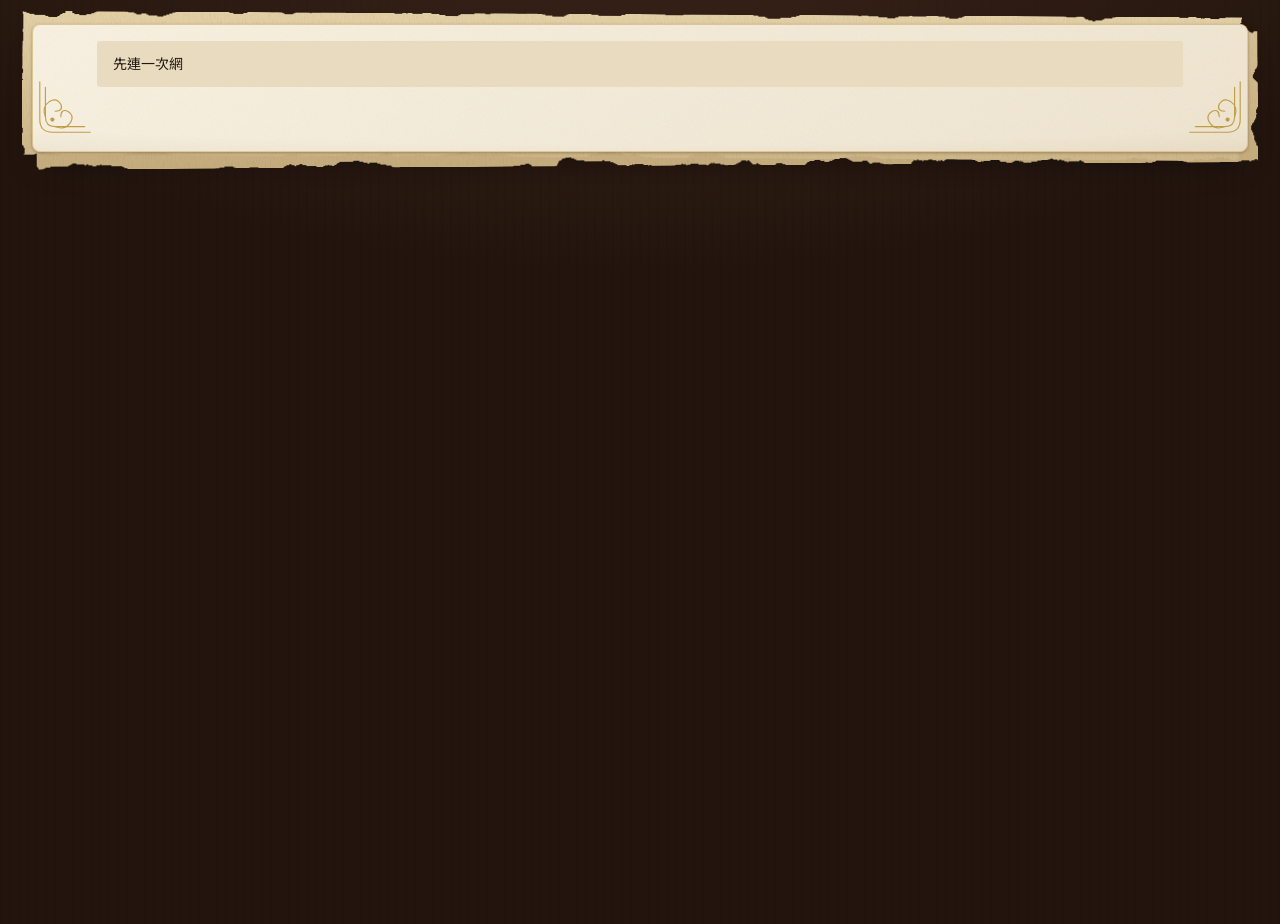
==== commit 6de94053: "feat: restore grimoire details, BG3 tag colours, desk and leather mast (v73) - v69: bloodied HP stat" ====
--- a/index.html
+++ b/index.html
@@ -3,7 +3,7 @@
 <meta charset="utf-8">
 <meta name="viewport" content="width=device-width, initial-scale=1, viewport-fit=cover">
 <meta name="description" content="D&amp;D 5e 角色卡：跑團時記錄生命、法術環、攻擊與狀態，資料存在這台裝置。">
-<meta name="theme-color" content="#f0e6d1">
+<meta name="theme-color" content="#8c2229">
 <title>角色卡</title>
 <link rel="icon" href="icon.svg" type="image/svg+xml">
 <link rel="apple-touch-icon" href="icon.svg">
@@ -11,15 +11,15 @@
 <link rel="preconnect" href="https://fonts.googleapis.com">
 <link rel="preconnect" href="https://fonts.gstatic.com" crossorigin>
 <link rel="stylesheet" href="https://api.fontshare.com/v2/css?f[]=sentient@300,400&display=swap">
-<link rel="stylesheet" href="https://fonts.googleapis.com/css2?family=Cinzel:wght@600&family=Hanken+Grotesk:wght@400&family=Noto+Sans+TC:wght@400&family=Noto+Serif+TC:wght@300;400&display=swap">
+<link rel="stylesheet" href="https://fonts.googleapis.com/css2?family=Cinzel:wght@600&family=Hanken+Grotesk:wght@400&family=Noto+Sans+TC:wght@400&family=Noto+Serif+TC:wght@400;600;700&display=swap">
 <link rel="manifest" href="manifest.webmanifest">
-<link rel="stylesheet" href="css/app.css?v=68">
+<link rel="stylesheet" href="css/app.css?v=73">
 <body>
   <div class="grain" aria-hidden="true"></div>
   <div class="book"><main id="app" aria-label="冒險者角色卡"></main></div>
-  <script src="js/rules.js?v=68"></script>
-  <script src="js/store.js?v=68"></script>
-  <script src="js/tag-icons.js?v=68"></script>
-  <script src="js/app.js?v=68"></script>
+  <script src="js/rules.js?v=73"></script>
+  <script src="js/store.js?v=73"></script>
+  <script src="js/tag-icons.js?v=73"></script>
+  <script src="js/app.js?v=73"></script>
 </body>
 </html>
--- a/css/app.css
+++ b/css/app.css
@@ -1,6 +1,6 @@
 /* Hallmark · shape: app screen · genre: editorial · theme: Atelier (deal 3/3, seed tabletop-role-playing-character-sheet-32f5·62aac325·2026-11-02·r0) · redesign: full
- * nav: kept shell as a top bar, the running head 冒險者紀錄 over its pencilled runes beside standard tabs (角色卡 備忘錄 對照表), the 角色選單 menu kept · signature: wax-seal spell slots pressed into cotton card stock, each heading's rune transliteration pencilled under its ink rule · states: locked (遊玩), unlocked (編輯), HP 0 death saves, menu open, delete confirm, combo open and empty, glossary loading, rest banner, create error
- * axes: light/roman-serif/warm · posture: full-palette · roles: field parchment (--color-paper, --color-card), signal PHB wine red (--color-rubric: heads, current tab, pressed state, selection, focus, primary, the HP card ground), seal sealing-wax vermilion (--color-wax, the slots only) and gold (--color-gold rules and frames, never text on parchment), ink (--color-ink) · contrast: pass · v2.0.0 */
+ * nav: kept shell as a top bar, the running head 冒險者紀錄 over its runes in gold on a leather cover band above standard tabs (角色卡 備忘錄 對照表), the 角色選單 menu kept · signature: wax-seal spell slots pressed into cotton card stock, each heading's rune transliteration pencilled under its ink rule · states: locked (遊玩), unlocked (編輯), HP 0 death saves, menu open, delete confirm, combo open and empty, glossary loading, rest banner, create error
+ * axes: light/roman-serif/warm · posture: full-palette · roles: field parchment (--color-paper, --color-card), signal PHB wine red (--color-rubric: heads, current tab, pressed state, selection, focus, primary, the HP card ground, the leather mast), seal sealing-wax vermilion (--color-wax, the slots only) and gold (--color-gold rules and frames, never text on parchment), ink (--color-ink) · contrast: pass · v2.0.0 */
 /* Hallmark · brand: kept at the owner's request · the owner's 5e grimoire is restored over the Atelier system as a kept brand: PHB wine red, gold rules and the sheet's concave-corner double frames, parchment paper, the AC shield, the hexagon modifiers, Cinzel numerals; Atelier's slate signal and its cool-accent and no-colour-filled-control do-nots yield to it, and Atelier keeps the faces, the type scale, the grid and the ruled tables */
 /* Hallmark · pre-emit critique: P4 H5 E4 S5 R4 V4 · weakest: R, a combat sheet carries many controls; folded them into one outlined recipe at 40px, one ruled-row recipe, and only two cotton cards (HP, seals) */
 /* Hallmark · dismissed F7 · on purpose the controls share one outlined recipe and the notices one paper-2 well: a sheet with forty controls reads calmer with one control and one well, and the two cotton cards stay the only raised surfaces */
@@ -8,6 +8,14 @@
 /* Hallmark · dismissed 66 · the rune lines under each ink rule are the owner's kept signature, a transliteration of each heading's English term set by app.js, not decoration the build added */
 /* Hallmark · dismissed 47c · each wax seal is the spell slot's own toggle button, and the shield, hexagon and concave frames hold the owner's own figures as the printed 5e sheet does; nothing pictures a product */
 /* Hallmark · finish-review: subagent · 7 findings · 7 resolved: columns rebalanced on grid areas (at 1440 left ends 1398, right 1316, from about 1700 against 905; the per-turn blocks travel as one .sheet-turn and only the left column's last row flexes, so an open fold never pushes the left column apart; 375 order kept); AC 40px over 28px; HP bar 8px; runes 11px in pencil at 4.7:1 on paper, 5.2:1 on card; the notes row was already one 611x48 button; locked tables ruled at 3.4:1 with no field lines, 命中 aligned to its value; the slot count was already 14px, now ink-2 */
+/* Hallmark · added at the owner's request: bloodied state on the HP card, wax-seal press motion (state only, reduced-motion off), ribbon bookmark and corner flourish restored */
+/* Hallmark · added at the owner's request (v70): the tabs hang three book-cloth ribbon markers (wine, forest, midnight) from a headband, since v72 the leather band's single gilt edge in place of the striped silk, the current one dropped long with its rune in gold and the others peeking, drop and rise once on a tab change; concentrating turns a ring of the runes of CONCENTRATION beside 專注中 at 20s a turn; the death saves light or snuff three candles per side, a flicker and one smoke wisp; every motion still under reduced motion */
+/* Hallmark · added at the owner's request (v71): the spell tags' colour coding restored, one hue per category through --tag-* tokens; damage types after Baldur's Gate 3 (the bg3.wiki damage colours), action, bonus action and reaction after BG3's resource icons, schools and levels as the owner's sheet had them; each tag a tint of its hue under a label in its ink at 5.3:1 or better, and a pressed tag sinks into a solid fill of its own hue under card-white text at 7.4:1 or better */
+/* Hallmark · restored from the owner's sheet at the owner's request (v71): the CJK heads back at 600 and the name and h2 at 700 (Noto Serif TC 600 and 700 loaded, 300 dropped); the gold star before each h3, a mask over --color-gold; 短休 長休 專注 and each fold's summary row in the concave gilt frame, focus ringed inside the gilt; a wine bar on the chosen option; the spoiler behind a dashed wine button and a wine bar; GP SP CP named in gold, silver and copper; the HP card's lit corner and round gold rings for its two buttons; terms underlined in dots; a gold rule down the gutter between the columns; saves and skills ruled in dots; no tracked labels, no warning glyph, no coin dots */
+/* Hallmark · restored at the owner's request (v72): the desk and the torn folio on wide screens (over 60rem), the book laid on dark oak with two torn under-sheets peeking out, their tears masks over --color-sheet-* and the top sheet a vignetted parchment, the corner flourishes moved to the folio's foot; the leather mast, a thin wine-leather cover band with a tooled gilt frame holding the running head 冒險者紀錄 in gold-lit at 4.9:1 and its runes at 3.7:1, edge to edge across the folio; the striped silk headband replaced by the band's single gilt edge, the three ribbon markers hanging from it in their own wine, forest and midnight */
+/* Hallmark · dropped (v73) the concave gilt frame on the create view's ability inputs · 11 names a card inside a card, the create form is already the framed card; the inputs keep their centred Cinzel figures */
+/* Hallmark · waive 3 · two bars only: the revealed spoiler's 3px wine bar on its accent wash and the chosen option's 4px wine inset, nowhere else · the owner asked for the spoiler's wine bar back, it marks the revealed text as a spoiler and the chosen option as chosen, a state and not decoration */
+/* Hallmark · waive 23 · posture: full-palette, the HP card ground named in the roles · the bloodied HP card is the wine ground the kept grimoire uses as its signal, and at 1280 it alone is the accent in the fold (437 by 218 in v69 and v70 alike); retreating it would undo the owner's card; since v72 the leather mast adds a thin wine band (about 55px) across the top, and it is the book's cover, the ground the folio is bound in, not an accent: it marks no action, selection or state */
 @import url("./tokens.css");
 @import url("./base.css");
 
@@ -27,6 +35,7 @@
   --color-rule: oklch(80% 0.055 86);
   --color-accent: var(--color-rubric); --color-accent-ink: var(--color-card); --color-focus: var(--color-rubric);
   --color-on-rubric: var(--color-card); --color-on-rubric-soft: oklch(87% 0.035 80);
+  --color-rubric-blood: oklch(30% 0.125 24); --color-blood-stain: oklch(21% 0.09 22);
   --color-wax: oklch(53% 0.17 36);
   --color-wax-lit: oklch(64% 0.16 40);
   --color-wax-deep: oklch(37% 0.13 32);
@@ -34,8 +43,90 @@
   --wax-shade: oklch(18% 0.06 20 / 0.5);
   --wax-drop: oklch(24% 0.04 40 / 0.42);
   --shade-in: oklch(30% 0.03 55 / 0.16);
+  /* the desk and the torn folio (v72, wide screens): dark oak, two torn under-sheets, the top sheet's vignette */
+  --color-desk: oklch(21.2% 0.027 47); --color-desk-lit: oklch(29.2% 0.041 45);
+  --desk-grain: oklch(0% 0 0 / 0.06);
+  --desk-shadow: oklch(8% 0.02 45 / 0.42);
+  --color-sheet-1: oklch(81.6% 0.061 83); --color-sheet-1-deep: oklch(75.2% 0.069 83);
+  --color-sheet-2: oklch(86% 0.058 86); --color-sheet-2-deep: oklch(78.5% 0.066 84);
+  --folio-lit: oklch(96.2% 0.022 86);
+  --folio-edge: oklch(67.4% 0.121 86 / 0.38);
+  --folio-vignette: oklch(52.5% 0.092 70 / 0.16);
+  --folio-cast: oklch(20% 0.04 45 / 0.3);
+  --radius-folio: 8px;
+  /* the tears: alpha masks only, a displaced rect, no colour; the sheets take theirs from the tokens above */
+  --tear: url("data:image/svg+xml;utf8,<svg xmlns='http://www.w3.org/2000/svg' width='100%25' height='100%25'><filter id='t' x='-3%25' y='-3%25' width='106%25' height='106%25'><feTurbulence type='fractalNoise' baseFrequency='.018 .03' numOctaves='4' seed='3'/><feDisplacementMap in='SourceGraphic' scale='22' xChannelSelector='R' yChannelSelector='G'/></filter><rect x='0' y='0' width='100%25' height='100%25' filter='url(%23t)'/></svg>");
+  --tear2: url("data:image/svg+xml;utf8,<svg xmlns='http://www.w3.org/2000/svg' width='100%25' height='100%25'><filter id='t' x='-3%25' y='-3%25' width='106%25' height='106%25'><feTurbulence type='fractalNoise' baseFrequency='.02 .026' numOctaves='4' seed='11'/><feDisplacementMap in='SourceGraphic' scale='26' xChannelSelector='R' yChannelSelector='G'/></filter><rect x='0' y='0' width='100%25' height='100%25' filter='url(%23t)'/></svg>");
+  /* the leather mast (v72): the cover's wine leather, its sheen, the tooled gilt line and the gilt edge the ribbons hang from */
+  --color-leather-lit: oklch(42.7% 0.14 22);
+  --leather-sheen: oklch(86% 0.07 40 / 0.06);
+  --gilt-line: oklch(83.9% 0.106 91 / 0.55);
+  --color-gold-rune: oklch(83.9% 0.106 91 / 0.8);
+  --gilt-edge: 4px;
+  /* book-cloth ribbon markers, one per tab, and the gilt headband they hang from */
+  --color-cloth-wine: var(--color-rubric); --color-cloth-wine-deep: var(--color-rubric-deep);
+  --color-cloth-forest: oklch(37% 0.072 158); --color-cloth-forest-deep: oklch(26% 0.052 160);
+  --color-cloth-midnight: oklch(33% 0.075 264); --color-cloth-midnight-deep: oklch(23% 0.058 266);
+  --cloth-rib: oklch(100% 0 0 / 0.08);
+  --cloth-edge: oklch(12% 0.03 40 / 0.34);
+  --ribbon-drop: oklch(24% 0.04 40 / 0.38);
+  --headband-lit: oklch(98% 0.03 90 / 0.5);
+  --headband-shade: oklch(18% 0.04 40 / 0.45);
+  /* the death-save candles */
+  --candle: oklch(93.5% 0.03 88); --candle-lit: oklch(98.5% 0.014 92); --candle-shade: oklch(78% 0.045 80);
+  --wick: var(--color-ink);
+  --flame-core: oklch(98% 0.05 98); --flame-mid: oklch(86% 0.15 82); --flame-outer: oklch(64% 0.19 44);
+  --flame-glow: oklch(86% 0.13 82 / 0.42);
+  --smoke: oklch(52% 0.012 60 / 0.6);
+  --flame: url("data:image/svg+xml;utf8,<svg xmlns='http://www.w3.org/2000/svg' viewBox='0 0 10 16'><path d='M5 0C6.2 3.4 9.6 6.4 9.6 10.6A4.6 4.6 0 0 1 0.4 10.6C0.4 7.6 2.6 6.2 3.4 3.6C4.4 4.6 4.6 5.4 4.6 6.6C5.6 4.8 5.6 2.4 5 0Z'/></svg>");
+  --wisp: url("data:image/svg+xml;utf8,<svg xmlns='http://www.w3.org/2000/svg' viewBox='0 0 8 18'><path d='M4 17C2 14.5 6 12.5 4 9.5S1.8 4.5 5 1' fill='none' stroke='currentColor' stroke-width='1.3' stroke-linecap='round'/></svg>");
   --color-rule-strong: oklch(60% 0.05 75);
   --accent-wash: color-mix(in oklab, var(--color-accent) 10%, var(--color-card));
+  /* the spell tags, one hue per category: the tone draws the edge, the icon and the tint; the ink the label and the pressed fill */
+  /* schools and levels as the owner's sheet had them; damage types after Baldur's Gate 3 (bg3.wiki damage colours); action, bonus, reaction after BG3's resource icons */
+  --tag-abj: oklch(60% 0.15 258); --tag-abj-ink: oklch(42% 0.13 258);
+  --tag-con: oklch(64% 0.134 76); --tag-con-ink: oklch(42% 0.088 76);
+  --tag-div: oklch(60% 0.108 220); --tag-div-ink: oklch(42% 0.076 220);
+  --tag-enc: oklch(60% 0.15 358); --tag-enc-ink: oklch(42% 0.13 358);
+  --tag-evo: oklch(60% 0.15 28); --tag-evo-ink: oklch(42% 0.13 28);
+  --tag-ill: oklch(60% 0.15 302); --tag-ill-ink: oklch(42% 0.13 302);
+  --tag-nec: oklch(60% 0.14 158); --tag-nec-ink: oklch(42% 0.098 158);
+  --tag-tra: oklch(60% 0.15 46); --tag-tra-ink: oklch(42% 0.118 46);
+  --tag-fire: oklch(60% 0.15 44); --tag-fire-ink: oklch(42% 0.122 44);
+  --tag-cold: oklch(60% 0.122 232); --tag-cold-ink: oklch(42% 0.086 232);
+  --tag-lit: oklch(60% 0.15 264); --tag-lit-ink: oklch(42% 0.13 264);
+  --tag-acid: oklch(64% 0.15 120); --tag-acid-ink: oklch(42% 0.1 120);
+  --tag-poi: oklch(60% 0.15 138); --tag-poi-ink: oklch(42% 0.13 138);
+  --tag-thu: oklch(60% 0.15 306); --tag-thu-ink: oklch(42% 0.13 306);
+  --tag-for: oklch(60% 0.15 20); --tag-for-ink: oklch(42% 0.13 20);
+  --tag-rad: oklch(64% 0.13 92); --tag-rad-ink: oklch(42% 0.086 92);
+  --tag-psy: oklch(60% 0.15 342); --tag-psy-ink: oklch(42% 0.13 342);
+  --tag-r0: oklch(64% 0.012 60); --tag-r0-ink: oklch(42% 0.01 60);
+  --tag-r1: oklch(60% 0.15 150); --tag-r1-ink: oklch(42% 0.116 150);
+  --tag-r2: oklch(60% 0.15 258); --tag-r2-ink: oklch(42% 0.13 258);
+  --tag-r3: oklch(60% 0.15 294); --tag-r3-ink: oklch(42% 0.13 294);
+  --tag-r4: oklch(60% 0.15 26); --tag-r4-ink: oklch(42% 0.13 26);
+  --tag-r5: oklch(64% 0.144 64); --tag-r5-ink: oklch(42% 0.094 64);
+  --tag-r6: oklch(60% 0.15 42); --tag-r6-ink: oklch(42% 0.128 42);
+  --tag-r7: oklch(60% 0.15 282); --tag-r7-ink: oklch(42% 0.13 282);
+  --tag-r8: oklch(60% 0.15 0); --tag-r8-ink: oklch(42% 0.13 0);
+  --tag-r9: oklch(45% 0.008 60); --tag-r9-ink: oklch(26% 0.01 60);
+  --tag-conc: oklch(60% 0.15 294); --tag-conc-ink: oklch(42% 0.13 294);
+  --tag-rit: oklch(64% 0.13 86); --tag-rit-ink: oklch(42% 0.086 86);
+  --tag-act: oklch(60% 0.15 150); --tag-act-ink: oklch(42% 0.116 150);
+  --tag-bon: oklch(60% 0.15 46); --tag-bon-ink: oklch(42% 0.118 46);
+  --tag-rea: oklch(60% 0.15 330); --tag-rea-ink: oklch(42% 0.13 330);
+  --tag-gloss: oklch(99% 0.012 90 / 0.6);
+  --tag-lift: oklch(24% 0.04 40 / 0.16);
+  --tag-sink: oklch(18% 0.04 40 / 0.36);
+  /* restored from the owner's sheet (v71): the CJK heads' weights, the coins' metals, the HP card's lit corner, the heading star */
+  --display-weight-cjk: 700; --serif-small-cjk: 600;
+  --color-coin-gp: oklch(48% 0.095 80); --color-coin-sp: oklch(47% 0.02 250); --color-coin-cp: oklch(47% 0.10 45);
+  --color-rubric-lit: oklch(46% 0.15 25);
+  --radius-round: 999px;
+  --star: url("data:image/svg+xml;utf8,<svg xmlns='http://www.w3.org/2000/svg' viewBox='0 0 12 12'><path d='M6 0 7.4 4.6 12 6 7.4 7.4 6 12 4.6 7.4 0 6 4.6 4.6Z'/></svg>");
+  --corner: url("data:image/svg+xml;utf8,<svg xmlns='http://www.w3.org/2000/svg' viewBox='0 0 80 80' fill='none' stroke='black' stroke-width='1.6' stroke-linecap='round'><path d='M4 76 V22 Q4 4 22 4 H76'/><path d='M12 68 V26 Q12 12 26 12 H68'/><path d='M12 26 q-6 14 6 22 q10 6 16-4 q4-10-8-10'/><path d='M26 12 q14-6 22 6 q6 10-4 16 q-10 4-10-8'/><circle cx='22' cy='22' r='3' fill='black' stroke='none'/></svg>");
+  --blood-stain: url("data:image/svg+xml;utf8,<svg xmlns='http://www.w3.org/2000/svg' viewBox='0 0 120 120'><path d='M78 14c10 0 20 8 18 20-1 8 8 10 6 20-2 10-14 12-22 8-8 4-22 2-24-10-2-8 4-10 2-18-2-10 8-20 20-20z'/><circle cx='44' cy='66' r='7'/><circle cx='30' cy='84' r='4'/><circle cx='56' cy='96' r='5'/><circle cx='100' cy='88' r='3'/><path d='M62 70c4 8 6 14 2 20-5-3-5-12-2-20z'/></svg>");
   --grain: url("data:image/svg+xml;utf8,<svg xmlns='http://www.w3.org/2000/svg' width='180' height='180'><filter id='n'><feTurbulence type='fractalNoise' baseFrequency='1.15' numOctaves='2' stitchTiles='stitch'/></filter><rect width='100%' height='100%' filter='url(%23n)' opacity='.09'/></svg>");
   --fibre: url("data:image/svg+xml;utf8,<svg xmlns='http://www.w3.org/2000/svg' width='220' height='220'><filter id='f'><feTurbulence type='fractalNoise' baseFrequency='.85 .14' numOctaves='2' seed='3' stitchTiles='stitch'/><feColorMatrix values='0 0 0 0 .32  0 0 0 0 .25  0 0 0 0 .18  .2 0 0 0 -.09'/></filter><rect width='100%' height='100%' filter='url(%23f)'/></svg>");
   --chevron: url("data:image/svg+xml;utf8,<svg xmlns='http://www.w3.org/2000/svg' viewBox='0 0 12 8'><path fill='none' stroke='%23b8902e' stroke-width='1.4' stroke-linecap='round' stroke-linejoin='round' d='M1.5 1.5L6 6l4.5-4.5'/></svg>");
@@ -57,7 +148,7 @@
   --wax3: url("data:image/svg+xml,<svg xmlns='http://www.w3.org/2000/svg' width='100%25' height='100%25'><filter id='w' x='-30%25' y='-30%25' width='160%25' height='160%25'><feTurbulence type='fractalNoise' baseFrequency='.04' numOctaves='2' seed='14'/><feDisplacementMap in='SourceGraphic' scale='18' xChannelSelector='R' yChannelSelector='G'/></filter><circle cx='50%25' cy='50%25' r='38%25' filter='url(%23w)'/></svg>");
 }
 
-/* ---------- the page: limewash paper, one capped column ---------- */
+/* ---------- the page: limewash paper, one capped column; on wide screens a folio on a desk ---------- */
 html { background: var(--grain) 0 0 / 180px, var(--color-paper); background-blend-mode: multiply, normal; }
 body {
   min-height: 100dvh;
@@ -71,14 +162,86 @@
 .book {
   position: relative;
   z-index: var(--z-base);
+  isolation: isolate;
   width: 100%;
   max-width: calc(68rem + 2 * var(--gutter));
   margin-inline: auto;
-  padding-inline: max(var(--gutter), env(safe-area-inset-left)) max(var(--gutter), env(safe-area-inset-right));
-}
-/* the shell: only the running head and the tabs share a row */
-#app, .vitals { display: grid; grid-template-columns: minmax(0, 1fr) auto; align-items: start; }
-#app { padding-block: env(safe-area-inset-top) calc(var(--space-2xl) + env(safe-area-inset-bottom)); }
+}
+/* the shell: one column; the leather mast spans it edge to edge, the tabs hang under it */
+#app, .vitals { display: grid; grid-template-columns: minmax(0, 1fr); align-items: start; }
+#app {
+  --page-l: max(var(--gutter), env(safe-area-inset-left));
+  --page-r: max(var(--gutter), env(safe-area-inset-right));
+  position: relative;
+  z-index: 1;
+  padding: env(safe-area-inset-top) var(--page-r) calc(var(--space-2xl) + env(safe-area-inset-bottom)) var(--page-l);
+}
+/* wide screens: the book lies on dark oak, two torn under-sheets peek out from beneath the top sheet */
+@media (min-width: 60.01rem) {
+  html {
+    background:
+      radial-gradient(1200px 600px at 50% -150px, var(--color-desk-lit), transparent 70%),
+      repeating-linear-gradient(90deg, var(--desk-grain) 0 2px, transparent 2px 9px),
+      var(--color-desk);
+    background-blend-mode: normal;
+    scrollbar-color: var(--color-gold-deep) var(--color-desk);
+  }
+  body { background: transparent; }
+  .book {
+    width: calc(100% - 2 * var(--space-lg));
+    margin-block: var(--space-lg);
+    border-radius: var(--radius-folio);
+    box-shadow: 0 18px 28px -8px var(--desk-shadow);
+  }
+  /* the under-sheets: a shadow-free, unfiltered layer each, torn by an alpha mask, turned a hair off square */
+  .book::before, .book::after {
+    content: "";
+    position: absolute;
+    z-index: 0;
+    inset: 6px -10px -14px 4px;
+    background: var(--fibre) 0 0 / 220px, linear-gradient(var(--color-sheet-1), var(--color-sheet-1-deep));
+    background-blend-mode: multiply, normal;
+    -webkit-mask: var(--tear2) 0 0 / 100% 100% no-repeat;
+    mask: var(--tear2) 0 0 / 100% 100% no-repeat;
+    transform: rotate(-0.35deg);
+    pointer-events: none;
+  }
+  .book::after {
+    inset: -10px 6px -6px -10px;
+    background: var(--fibre) 0 0 / 220px, linear-gradient(var(--color-sheet-2), var(--color-sheet-2-deep));
+    background-blend-mode: multiply, normal;
+    -webkit-mask: var(--tear) 0 0 / 100% 100% no-repeat;
+    mask: var(--tear) 0 0 / 100% 100% no-repeat;
+    transform: rotate(0.3deg);
+  }
+  /* the top sheet: parchment, warmer at the light, browned toward its edges */
+  #app {
+    border: var(--rule-hair) solid var(--folio-edge);
+    border-radius: var(--radius-folio);
+    background:
+      radial-gradient(130% 100% at 50% 35%, transparent 60%, var(--folio-vignette)),
+      var(--grain) 0 0 / 180px,
+      linear-gradient(140deg, var(--folio-lit), var(--color-paper));
+    background-blend-mode: normal, multiply, normal;
+    box-shadow: 0 1px 3px var(--folio-cast);
+  }
+  /* page-corner flourishes at the folio's foot, in the gutter; out of the grid's flow, they never meet the content column */
+  #app::before, #app::after {
+    content: "";
+    position: absolute;
+    bottom: var(--space-md);
+    left: var(--space-2xs);
+    width: 3.5rem;
+    height: 3.5rem;
+    background: var(--color-gold);
+    -webkit-mask: var(--corner) center / contain no-repeat;
+    mask: var(--corner) center / contain no-repeat;
+    opacity: 0.85;
+    transform: scaleY(-1);
+    pointer-events: none;
+  }
+  #app::after { left: auto; right: var(--space-2xs); transform: scale(-1, -1); }
+}
 :where(#app, .vitals) > * { grid-column: 1 / -1; min-width: 0; }
 :where(#app) > :is(.chk, input, select, .combo, .choice-block, p.muted, .big.primary) { max-width: 42rem; }
 
@@ -91,38 +254,70 @@
 .row { display: flex; gap: var(--space-xs); align-items: center; }
 .grow { flex: 1; }
 
-/* ---------- top bar: the running head and the tabs ---------- */
+/* ---------- top bar: the leather mast, then the tabs hanging from its gilt edge ---------- */
+/* the cover: a thin band of wine leather edge to edge across the folio, a tooled gilt line inside,
+   the running head stamped in gold and its runes (CHARACTER JOURNAL, set by app.js) under it */
 .mast {
-  grid-column: 1;
-  align-self: end;
-  margin: 0;
-  padding-block: var(--space-md) var(--space-sm);
-  border-bottom: var(--rule-hair) solid var(--color-rule);
-  font: var(--serif-small) var(--text-lg)/1.2 var(--font-display);
-  color: var(--color-rubric);
-}
-/* the mast's runes (CHARACTER JOURNAL, set by app.js) pencilled under the running head */
+  position: relative;
+  z-index: 1;
+  margin: calc(-1 * env(safe-area-inset-top)) calc(-1 * var(--page-r)) 0 calc(-1 * var(--page-l));
+  padding: calc(var(--space-xs) + env(safe-area-inset-top)) var(--space-md) var(--space-xs);
+  border-bottom: var(--gilt-edge) solid var(--color-gold);
+  background-color: var(--color-rubric);
+  background-image:
+    radial-gradient(80% 140% at 50% 0%, var(--leather-sheen), transparent 70%),
+    linear-gradient(var(--color-leather-lit), var(--color-rubric) 60%, var(--color-rubric-deep));
+  box-shadow: inset 0 0 0 4px var(--color-rubric-deep), inset 0 0 0 5px var(--gilt-line), 0 1px 1.5px var(--ribbon-drop);
+  font: var(--serif-small-cjk) var(--text-lg)/1.15 var(--font-display);
+  color: var(--color-gold-lit);
+  text-align: center;
+}
+/* the gilt edge's light and shade, laid over the gold border the ribbons hang from */
+.mast::before {
+  content: "";
+  position: absolute;
+  left: 0;
+  right: 0;
+  bottom: calc(-1 * var(--gilt-edge));
+  height: var(--gilt-edge);
+  background: linear-gradient(var(--headband-lit), transparent 55%, var(--headband-shade));
+  pointer-events: none;
+}
 .mast::after {
   content: "";
   display: block;
-  height: 11px;
+  height: 10px;
   margin-top: var(--space-2xs);
-  background: var(--color-pencil);
-  -webkit-mask: var(--title-runes, none) 0 0 / auto 11px no-repeat;
-  mask: var(--title-runes, none) 0 0 / auto 11px no-repeat;
-}
+  background: var(--color-gold-rune);
+  -webkit-mask: var(--title-runes, none) center / auto 10px no-repeat;
+  mask: var(--title-runes, none) center / auto 10px no-repeat;
+}
+@media (min-width: 60.01rem) {
+  .mast { border-radius: calc(var(--radius-folio) - var(--rule-hair)) calc(var(--radius-folio) - var(--rule-hair)) 0 0; }
+}
+/* the tabs: a book-cloth ribbon marker per tab, hung from the mast's gilt edge; the others peek under it,
+   the current one drops past the rule with its rune in gold (shape and length, not colour alone) */
 .ribbons {
-  grid-column: 2;
-  align-self: end;
-  display: flex;
+  --ribbon-lane: 15px;
+  --ribbon-peek: 10px;
+  --ribbon-hang: 26px;
+  --ribbon-rest: translateY(calc(-100% + var(--ribbon-peek)));
+  position: relative;
+  display: grid;
+  grid-template-columns: repeat(3, auto);
+  justify-content: end;
   gap: var(--space-2xs);
   margin: 0;
   border-bottom: var(--rule-hair) solid var(--color-rule);
+  clip-path: inset(0 calc(-1 * var(--space-md)) calc(-1 * var(--space-2xl)) calc(-1 * var(--space-md)));
 }
 .ribbon {
   position: relative;
+  display: flex;
+  align-items: flex-end;
+  justify-content: center;
   min-height: 44px;
-  padding: 0 var(--space-sm);
+  padding: var(--space-md) var(--space-sm) var(--space-sm) calc(var(--ribbon-lane) + var(--space-sm));
   border: 0;
   background: transparent;
   color: var(--color-muted);
@@ -131,17 +326,53 @@
   cursor: pointer;
   transition: color var(--dur-short) var(--ease-out);
 }
-.ribbon::after {
+.ribbon:nth-child(1) { --cloth: var(--color-cloth-wine); --cloth-deep: var(--color-cloth-wine-deep); }
+.ribbon:nth-child(2) { --cloth: var(--color-cloth-forest); --cloth-deep: var(--color-cloth-forest-deep); }
+.ribbon:nth-child(3) { --cloth: var(--color-cloth-midnight); --cloth-deep: var(--color-cloth-midnight-deep); }
+.ribbon[aria-current="page"] { color: var(--cloth); }
+.ribbon-mark {
+  position: absolute;
+  top: 0;
+  left: 6px;
+  width: var(--ribbon-lane);
+  height: calc(100% + var(--ribbon-hang));
+  filter: drop-shadow(1px 1.5px 1px var(--ribbon-drop));
+  transform: var(--ribbon-rest);
+  transition: transform var(--dur-short) var(--ease-out);
+  pointer-events: none;
+}
+.ribbon[aria-current="page"] .ribbon-mark { transform: none; }
+/* grosgrain: fine ribs across, darker selvedges, a swallowtail end */
+.ribbon-mark::before {
   content: "";
   position: absolute;
-  left: var(--space-sm);
-  right: var(--space-sm);
-  bottom: -1px;
-  height: 2px;
-  background: transparent;
-}
-.ribbon.on, .ribbon[aria-current="page"] { color: var(--color-rubric); }
-.ribbon[aria-current="page"]::after { background: var(--color-accent); }
+  inset: 0;
+  background:
+    repeating-linear-gradient(var(--cloth-rib) 0 1px, transparent 1px 3px),
+    linear-gradient(90deg, var(--cloth-edge), transparent 2.5px, transparent calc(100% - 2.5px), var(--cloth-edge)),
+    linear-gradient(90deg, var(--cloth-deep), var(--cloth) 30%, var(--cloth) 70%, var(--cloth-deep));
+  clip-path: polygon(0 0, 100% 0, 100% 100%, 50% calc(100% - 5px), 0 100%);
+}
+/* the tab's rune worked in gold above the tail (app.js sets --tab-rune) */
+.ribbon-mark::after {
+  content: "";
+  position: absolute;
+  left: calc(50% - 5px);
+  bottom: 11px;
+  width: 10px;
+  height: 10px;
+  background: var(--color-gold-lit);
+  -webkit-mask: var(--tab-rune, none) center / contain no-repeat;
+  mask: var(--tab-rune, none) center / contain no-repeat;
+}
+/* a tab change, once: the new marker drops, the old one rises back under the band */
+@keyframes ribbon-drop { from { transform: var(--ribbon-rest); } }
+@keyframes ribbon-rise { from { transform: none; } }
+.ribbon.just-on .ribbon-mark { animation: ribbon-drop 280ms var(--ease-out) calc(60ms + var(--ribbon-lag, 0ms)) backwards; }
+.ribbon.just-off .ribbon-mark { animation: ribbon-rise 200ms var(--ease-in-out) var(--ribbon-lag, 0ms) backwards; }
+@media (hover: hover) {
+  .ribbon:not([aria-current]):hover .ribbon-mark { transform: var(--ribbon-rest) translateY(5px); }
+}
 .ribbon:active { color: var(--color-ink); }
 .ribbon:focus-visible { outline: 2px solid var(--color-focus); outline-offset: -2px; }
 
@@ -164,7 +395,7 @@
   border-radius: 0;
   background: transparent;
   color: var(--color-rubric);
-  font: var(--display-weight) var(--text-3xl)/1.15 var(--font-display);
+  font: var(--display-weight-cjk) var(--text-3xl)/1.15 var(--font-display);
   overflow-wrap: break-word;
 }
 .kicker {
@@ -177,7 +408,7 @@
   font-size: var(--text-sm);
 }
 .kicker > span + span { padding-left: var(--space-sm); border-left: var(--rule-hair) solid var(--color-rule); }
-.gl-title { font: var(--serif-small) var(--text-xl)/1.25 var(--font-display); color: var(--color-rubric); }
+.gl-title { font: var(--serif-small-cjk) var(--text-xl)/1.25 var(--font-display); color: var(--color-rubric); }
 
 .mode-bar {
   display: flex;
@@ -438,19 +669,33 @@
   max-width: 24ch;
   margin-top: var(--space-xl);
   font-size: var(--text-4xl);
+  font-weight: var(--display-weight-cjk);
   letter-spacing: 0;
   color: var(--color-rubric);
 }
 h3 {
   display: grid;
+  grid-template-columns: auto minmax(0, 1fr);
+  align-items: center;
+  column-gap: var(--space-xs);
   max-width: none;
   margin: var(--space-xl) 0 var(--space-sm);
-  font: var(--serif-small) var(--text-xl)/1.25 var(--font-display);
+  font: var(--serif-small-cjk) var(--text-xl)/1.25 var(--font-display);
   letter-spacing: 0;
   color: var(--color-rubric);
 }
+/* the gold star before each head, as the owner's sheet set it */
+h3::before {
+  content: "";
+  width: 0.5em;
+  height: 0.5em;
+  background: var(--color-gold);
+  -webkit-mask: var(--star) center / contain no-repeat;
+  mask: var(--star) center / contain no-repeat;
+}
 h3::after {
   content: "";
+  grid-column: 1 / -1;
   height: 20px;
   margin-top: var(--space-xs);
   background: linear-gradient(var(--color-gold), var(--color-gold)) 0 0 / 100% 1px no-repeat, var(--color-pencil);
@@ -483,38 +728,66 @@
 }
 
 /* the 5e sheet's concave-corner double frame: the box is notched, the gilt is painted through a mask */
-.hp-card, .seals, .stats .box:not(:first-child), .abi-card {
+.hp-card, .seals, .stats .box:not(:first-child), .abi-card, .quick-actions .slot, .fold summary {
   position: relative;
   -webkit-mask: var(--notch);
   mask: var(--notch);
 }
-.hp-card::after, .seals::after, .stats .box:not(:first-child)::after, .abi-card::after {
+.hp-card::after, .seals::after, .stats .box:not(:first-child)::after, .abi-card::after, .quick-actions .slot::after, .fold summary::before {
   content: "";
   position: absolute;
   inset: var(--space-2xs);
   border: var(--rule-hair) solid var(--color-gold);
   pointer-events: none;
 }
-.hp-card::after { border-color: var(--color-gold-lit); }
+.hp-card::after, .quick-actions .slot.cond-on::after { border-color: var(--color-gold-lit); }
 @supports (-webkit-mask-box-image: none) {
-  .hp-card::after, .seals::after, .stats .box:not(:first-child)::after, .abi-card::after {
+  .hp-card::after, .seals::after, .stats .box:not(:first-child)::after, .abi-card::after, .quick-actions .slot::after, .fold summary::before {
     inset: 0;
     border: 0;
     background: var(--color-gold);
     -webkit-mask-box-image: var(--gilt-mask) 16 / 16px stretch;
   }
-  .hp-card::after { background: var(--color-gold-lit); }
+  .hp-card::after, .quick-actions .slot.cond-on::after { background: var(--color-gold-lit); }
 }
 .stats .box input:focus-visible, .abi-card input:focus-visible { outline-offset: -2px; }
+/* the notch clips anything drawn outside the box, so these framed controls ring their focus inside both gilt lines */
+.quick-actions .slot:focus-visible, .fold summary:focus-visible { outline-offset: -9px; }
+.quick-actions .slot.cond-on:focus-visible { outline-color: var(--color-gold-lit); }
 
 /* HP: the lead figure on the wine ground, a gold-lit bar */
 .hp-card {
   padding: var(--space-xl) var(--space-xl) var(--space-lg);
   background-color: var(--color-rubric);
-  background-image: linear-gradient(180deg, var(--color-rubric), var(--color-rubric-deep));
+  background-image: radial-gradient(120% 90% at 30% 0%, var(--color-rubric-lit), transparent 60%), linear-gradient(180deg, var(--color-rubric), var(--color-rubric-deep));
   color: var(--color-on-rubric);
 }
 .hp-card :focus-visible { outline-color: var(--color-gold-lit); }
+/* 重傷: a deeper ground and a blood stain pressed into it, with the word as well */
+.hp-card.is-bloodied { background-image: radial-gradient(120% 90% at 30% 0%, var(--color-rubric), transparent 60%), linear-gradient(180deg, var(--color-rubric-blood), var(--color-rubric-deep)); }
+.hp-card.is-bloodied::before {
+  content: "";
+  position: absolute;
+  z-index: -1;
+  right: var(--space-md);
+  bottom: var(--space-md);
+  width: 7.5rem;
+  height: 7.5rem;
+  background: var(--color-blood-stain);
+  -webkit-mask: var(--blood-stain) center / contain no-repeat;
+  mask: var(--blood-stain) center / contain no-repeat;
+  opacity: 0.55;
+  pointer-events: none;
+}
+.hp-flag {
+  margin-left: var(--space-xs);
+  padding: var(--space-3xs) var(--space-xs);
+  border: var(--rule-hair) solid var(--color-gold-lit);
+  color: var(--color-gold-lit);
+  font: 400 var(--text-sm)/1.4 var(--font-body);
+  vertical-align: middle;
+}
+.hp-flag:empty { display: none; }
 .hp-heading {
   display: flex;
   justify-content: space-between;
@@ -523,7 +796,7 @@
   color: var(--color-on-rubric-soft);
   font-size: var(--text-sm);
 }
-.hp-heading > span:first-child { font: var(--serif-small) var(--text-xl)/1.2 var(--font-display); color: var(--color-on-rubric); }
+.hp-heading > span:first-child { font: var(--serif-small-cjk) var(--text-xl)/1.2 var(--font-display); color: var(--color-on-rubric); }
 .hp-ctrl {
   display: flex;
   align-items: center;
@@ -531,7 +804,7 @@
   gap: var(--space-md);
   margin-top: var(--space-md);
 }
-.hp-card .icon { width: 40px; padding: 0; border-color: var(--color-gold-lit); background: transparent; color: var(--color-gold-lit); font-size: var(--text-xl); }
+.hp-card .icon { width: 40px; padding: 0; border-color: var(--color-gold-lit); border-radius: var(--radius-round); background: transparent; color: var(--color-gold-lit); font-size: var(--text-xl); }
 @media (hover: hover) { .hp-card .icon:hover { border-color: var(--color-gold-lit); background: var(--color-gold-lit); color: var(--color-rubric-deep); } }
 .hp-pair {
   display: flex;
@@ -628,8 +901,35 @@
 .secondary-stats span { color: var(--color-muted); font-size: var(--text-sm); }
 .secondary-stats strong { font: 600 var(--text-xl)/1.1 var(--font-num); font-variant-numeric: tabular-nums; }
 .quick-actions { display: grid; grid-template-columns: repeat(3, minmax(0, 1fr)); gap: var(--space-xs); }
-.quick-actions .slot { padding-inline: var(--space-sm); border-color: var(--color-gold-deep); color: var(--color-rubric); font-size: var(--text-md); }
-.quick-actions .slot.cond-on { border-color: var(--color-gold); background: var(--color-accent); color: var(--color-gold-lit); }
+/* the rests and 專注 in the sheet's concave gilt frame; the notch would clip the 44px hit halo, so the button is 44px itself */
+.quick-actions .slot {
+  min-height: 44px;
+  padding-inline: var(--space-sm);
+  border-color: transparent;
+  background: linear-gradient(180deg, var(--color-card), var(--card-shade));
+  color: var(--color-rubric);
+  font: var(--serif-small-cjk) var(--text-md)/1.2 var(--font-display);
+}
+.quick-actions .slot.cond-on { border-color: transparent; background: linear-gradient(180deg, var(--color-rubric), var(--color-rubric-deep)); color: var(--color-gold-lit); }
+@media (hover: hover) {
+  .quick-actions .slot:hover, .quick-actions .slot.cond-on:hover { border-color: transparent; }
+  .quick-actions .slot:not(.cond-on):hover::after { border-color: var(--color-gold-deep); }
+}
+@supports (-webkit-mask-box-image: none) {
+  @media (hover: hover) { .quick-actions .slot:not(.cond-on):hover::after { background: var(--color-gold-deep); } }
+}
+/* concentrating: the runes of CONCENTRATION turn slowly round beside 專注中 (app.js sets --rune-ring), clear of the gilt lines */
+.quick-actions .slot[aria-pressed="true"] { gap: var(--space-2xs); padding-inline: var(--space-2xs); }
+.conc-ring {
+  flex: none;
+  width: clamp(24px, 7.5vw, 30px);
+  aspect-ratio: 1;
+  background: var(--color-gold-lit);
+  -webkit-mask: var(--rune-ring, none) center / contain no-repeat;
+  mask: var(--rune-ring, none) center / contain no-repeat;
+  animation: ring-turn 20s linear infinite;
+}
+@keyframes ring-turn { to { transform: rotate(1turn); } }
 
 .death-saves {
   margin-top: var(--space-lg);
@@ -640,6 +940,68 @@
 .death-saves strong { font: var(--serif-small) var(--text-lg)/1.3 var(--font-display); color: var(--color-error); }
 .death-saves p { display: flex; gap: var(--space-lg); margin-block: var(--space-2xs) var(--space-sm); color: var(--color-ink); font-variant-numeric: tabular-nums; }
 .death-saves .row .icon { flex: 1; }
+/* three candles in each save button: a success lights one, a failure snuffs one */
+.death-saves .row { align-items: stretch; }
+.death-saves [data-act="ds"] { flex-direction: column; gap: var(--space-2xs); min-height: 84px; padding-block: var(--space-xs); }
+.candles {
+  display: flex;
+  align-items: flex-end;
+  gap: var(--space-3xs);
+  padding: 0 var(--space-2xs) var(--space-2xs);
+  background: linear-gradient(var(--color-gold), var(--color-gold-deep)) 0 100% / 100% var(--space-2xs) no-repeat;
+}
+.candle {
+  --body: 20px;
+  --glow: transparent;
+  position: relative;
+  width: 18px;
+  height: 40px;
+  background:
+    radial-gradient(circle at 50% calc(100% - var(--body) - 9px), var(--glow), transparent 10px),
+    linear-gradient(var(--wick), var(--wick)) 50% calc(100% - var(--body)) / 1.5px 4px no-repeat,
+    linear-gradient(90deg, var(--candle-shade), var(--candle) 30%, var(--candle-lit) 46%, var(--candle) 66%, var(--candle-shade)) 50% 100% / 10px var(--body) no-repeat;
+}
+.candle:nth-child(2) { --body: 16px; }
+.candle:nth-child(3) { --body: 18px; }
+.candle.is-lit { --glow: var(--flame-glow); }
+.candle.is-lit::before {
+  content: "";
+  position: absolute;
+  left: calc(50% - 4.5px);
+  bottom: calc(var(--body) + 2px);
+  width: 9px;
+  height: 14px;
+  background: radial-gradient(ellipse 60% 50% at 50% 74%, var(--flame-core) 0 32%, var(--flame-mid) 62%, var(--flame-outer));
+  -webkit-mask: var(--flame) center / 100% 100% no-repeat;
+  mask: var(--flame) center / 100% 100% no-repeat;
+  transform-origin: 50% 100%;
+  animation: flame-flicker 2.4s ease-in-out infinite alternate;
+}
+.candle:nth-child(2)::before { animation-delay: -0.8s; }
+.candle:nth-child(3)::before { animation-delay: -1.7s; }
+@keyframes flame-flicker {
+  0% { transform: scale(1, 1) skewX(0deg); opacity: 0.94; }
+  35% { transform: scale(0.94, 1.07) skewX(-2deg); opacity: 1; }
+  70% { transform: scale(1.04, 0.95) skewX(2deg); opacity: 0.9; }
+  100% { transform: scale(0.97, 1.04) skewX(-1deg); opacity: 1; }
+}
+/* once, on the candle just ticked: the flame catches, or the snuffed wick lets one wisp go */
+@keyframes flame-catch { from { transform: scale(0.2, 0.1); opacity: 0.4; } 60% { transform: scale(1.1, 1.2); opacity: 1; } }
+@keyframes smoke-wisp { from { transform: translateY(2px) scaleY(0.5); opacity: 0.9; } to { transform: translateY(-9px) scaleY(1.15); opacity: 0; } }
+.candle.just-lit::before { animation: flame-catch 360ms var(--ease-out), flame-flicker 2.4s ease-in-out 360ms infinite alternate; }
+.candle.just-snuffed::after {
+  content: "";
+  position: absolute;
+  left: calc(50% - 4px);
+  bottom: calc(var(--body) + 3px);
+  width: 8px;
+  height: 18px;
+  background: var(--smoke);
+  -webkit-mask: var(--wisp) center / 100% 100% no-repeat;
+  mask: var(--wisp) center / 100% 100% no-repeat;
+  transform-origin: 50% 100%;
+  animation: smoke-wisp 1.6s var(--ease-out) forwards;
+}
 
 /* ---------- the two columns of the sheet ---------- */
 .sheet-grid { display: grid; margin-top: var(--space-xl); }
@@ -648,6 +1010,8 @@
 
 /* the signature: wax seals pressed into the framed parchment */
 .seals { padding: var(--space-xl); background-color: var(--color-card); background-image: var(--fibre); background-size: 220px; color: var(--color-ink-2); text-shadow: 0 1px 0 var(--lit); }
+/* the narrow two-column range: four seals still fit one row */
+@media (max-width: 80rem) { .seals { padding-inline: var(--space-lg); } }
 .slot-row {
   display: grid;
   grid-template-columns: 4.25rem minmax(0, 1fr) 3rem;
@@ -719,6 +1083,16 @@
   .pip.spent:hover::before { border-color: var(--color-ink-2); }
 }
 
+/* the press: state only, replayed once on the pip just toggled (app.js adds the class after render) */
+@keyframes seal-press { 0% { transform: scale(1); } 40% { transform: scale(0.85); } 100% { transform: scale(1); } }
+@keyframes seal-swell { 0% { transform: scale(0.8); } 65% { transform: scale(1.08); } 100% { transform: scale(1); } }
+@keyframes seal-fade { from { opacity: 1; } }
+@keyframes seal-rise { from { opacity: 0.3; } }
+.pip.just-spent { animation: seal-press var(--dur-short) var(--ease-out); }
+.pip.just-spent::after { animation: seal-fade var(--dur-short) var(--ease-out); }
+.pip.just-restored { animation: seal-swell var(--dur-short) var(--ease-out); }
+.pip.just-restored::before { animation: seal-rise var(--dur-short) var(--ease-out); }
+
 /* ruled tables: attacks, gear, saves, skills */
 .atk, .gear, .skill-row, .save-row {
   display: grid;
@@ -741,7 +1115,7 @@
 .gear { grid-template-columns: minmax(0, 1fr) 4rem 40px; }
 .is-locked .gear { grid-template-columns: minmax(0, 1fr) 4rem; }
 .gear input { width: 100%; }
-.skill-row, .save-row { grid-template-columns: minmax(0, 1fr) 4rem; color: var(--color-ink); }
+.skill-row, .save-row { grid-template-columns: minmax(0, 1fr) 4rem; border-bottom-style: dotted; color: var(--color-ink); }
 .skill-row .muted { margin-left: var(--space-2xs); }
 
 /* lists: spells, powers, features, feats */
@@ -756,17 +1130,17 @@
 }
 .slots { display: flex; flex-wrap: wrap; gap: var(--space-xs); }
 
-/* ---------- folds: hairline disclosures ---------- */
-.fold { border-bottom: var(--rule-hair) solid var(--color-rule); }
-.sheet-grid > div > .fold:first-child { border-top: var(--rule-head) solid var(--color-gold); }
+/* ---------- folds: each summary row in the sheet's concave gilt frame, the open content left on ruled rows below it ---------- */
+.fold + .fold { margin-top: var(--space-xs); }
 .fold summary {
   display: flex;
   align-items: center;
   justify-content: space-between;
   gap: var(--space-sm);
   min-height: 56px;
-  padding-inline: 0;
-  font: var(--serif-small) var(--text-lg)/1.3 var(--font-display);
+  padding-inline: var(--space-md);
+  background-color: var(--color-card);
+  font: var(--serif-small-cjk) var(--text-lg)/1.3 var(--font-display);
   color: var(--color-rubric);
   cursor: pointer;
   list-style: none;
@@ -788,7 +1162,8 @@
 }
 .fold[open] summary::after { transform: translateY(2px) rotate(-135deg); }
 .fold[open] { padding-bottom: var(--space-lg); }
-.fold summary:focus-visible { outline: 2px solid var(--color-focus); outline-offset: -2px; }
+.fold[open] summary { margin-bottom: var(--space-sm); }
+.fold summary:focus-visible { outline: 2px solid var(--color-focus); outline-offset: -6px; }
 @media (hover: hover) { .fold summary:hover { text-decoration-color: var(--color-accent); } }
 
 /* abilities: framed cards, the modifier in its hexagon, the score in an oval */
@@ -842,6 +1217,14 @@
 .money { display: grid; grid-template-columns: repeat(3, minmax(0, 1fr)); gap: var(--space-md); margin-top: var(--space-sm); }
 .money label { display: flex; flex-direction: column; gap: var(--space-3xs); color: var(--color-muted); font-size: var(--text-sm); }
 .money input { font-family: var(--font-num); font-weight: 600; font-size: var(--text-xl); text-align: left; }
+/* the coins named in their metals: gold, silver, copper, on the label and its line */
+.money label:nth-child(1) { --coin: var(--color-coin-gp); }
+.money label:nth-child(2) { --coin: var(--color-coin-sp); }
+.money label:nth-child(3) { --coin: var(--color-coin-cp); }
+.money label { color: var(--coin, var(--color-muted)); }
+.money input { color: var(--color-ink); }
+.money input:not(:disabled) { border-bottom-color: var(--coin, currentColor); }
+.is-locked .money label { border-bottom-color: var(--coin, var(--color-rule-strong)); }
 
 .note-peek {
   display: flex;
@@ -896,6 +1279,69 @@
 }
 .tag.mini::before { content: none; }
 .tag.mini .tag-ic { width: 12px; height: 12px; }
+
+/* the spell tags in their colours: a tint of the hue, its edge and icon in the tone, the label in its ink */
+.t-abj { --tone: var(--tag-abj); --tone-ink: var(--tag-abj-ink); }
+.t-con { --tone: var(--tag-con); --tone-ink: var(--tag-con-ink); }
+.t-div { --tone: var(--tag-div); --tone-ink: var(--tag-div-ink); }
+.t-enc { --tone: var(--tag-enc); --tone-ink: var(--tag-enc-ink); }
+.t-evo { --tone: var(--tag-evo); --tone-ink: var(--tag-evo-ink); }
+.t-ill { --tone: var(--tag-ill); --tone-ink: var(--tag-ill-ink); }
+.t-nec { --tone: var(--tag-nec); --tone-ink: var(--tag-nec-ink); }
+.t-tra { --tone: var(--tag-tra); --tone-ink: var(--tag-tra-ink); }
+.t-fire { --tone: var(--tag-fire); --tone-ink: var(--tag-fire-ink); }
+.t-cold { --tone: var(--tag-cold); --tone-ink: var(--tag-cold-ink); }
+.t-lit { --tone: var(--tag-lit); --tone-ink: var(--tag-lit-ink); }
+.t-acid { --tone: var(--tag-acid); --tone-ink: var(--tag-acid-ink); }
+.t-poi { --tone: var(--tag-poi); --tone-ink: var(--tag-poi-ink); }
+.t-thu { --tone: var(--tag-thu); --tone-ink: var(--tag-thu-ink); }
+.t-for { --tone: var(--tag-for); --tone-ink: var(--tag-for-ink); }
+.t-rad { --tone: var(--tag-rad); --tone-ink: var(--tag-rad-ink); }
+.t-psy { --tone: var(--tag-psy); --tone-ink: var(--tag-psy-ink); }
+.t-r0 { --tone: var(--tag-r0); --tone-ink: var(--tag-r0-ink); }
+.t-r1 { --tone: var(--tag-r1); --tone-ink: var(--tag-r1-ink); }
+.t-r2 { --tone: var(--tag-r2); --tone-ink: var(--tag-r2-ink); }
+.t-r3 { --tone: var(--tag-r3); --tone-ink: var(--tag-r3-ink); }
+.t-r4 { --tone: var(--tag-r4); --tone-ink: var(--tag-r4-ink); }
+.t-r5 { --tone: var(--tag-r5); --tone-ink: var(--tag-r5-ink); }
+.t-r6 { --tone: var(--tag-r6); --tone-ink: var(--tag-r6-ink); }
+.t-r7 { --tone: var(--tag-r7); --tone-ink: var(--tag-r7-ink); }
+.t-r8 { --tone: var(--tag-r8); --tone-ink: var(--tag-r8-ink); }
+.t-r9 { --tone: var(--tag-r9); --tone-ink: var(--tag-r9-ink); }
+.t-conc { --tone: var(--tag-conc); --tone-ink: var(--tag-conc-ink); }
+.t-rit { --tone: var(--tag-rit); --tone-ink: var(--tag-rit-ink); }
+.t-act { --tone: var(--tag-act); --tone-ink: var(--tag-act-ink); }
+.t-bon { --tone: var(--tag-bon); --tone-ink: var(--tag-bon-ink); }
+.t-rea { --tone: var(--tag-rea); --tone-ink: var(--tag-rea-ink); }
+.tag[class*=" t-"] {
+  --tag-cut: color-mix(in oklab, var(--tone) 8%, var(--color-card));
+  border-color: var(--tone);
+  background: linear-gradient(to bottom, var(--tag-cut), color-mix(in oklab, var(--tone) 30%, var(--color-card)));
+  color: var(--tone-ink);
+  box-shadow: inset 0 1px 0 var(--tag-gloss), 0 1px 0 var(--tag-lift);
+}
+.tag[class*=" t-"] .tag-ic { color: var(--tone-ink); }
+/* the icons' cut-outs take the tag's own ground, so they stay drawn when the tag is pressed */
+.tag-ic [fill^="#"] { fill: var(--tag-cut, var(--color-card)); }
+.tag-ic [stroke^="#"] { stroke: var(--tag-cut, var(--color-card)); }
+/* state: a pressed tag sinks into a solid fill of its own hue, the label and icon in card white */
+.tag[class*=" t-"].on {
+  --tag-cut: var(--tone-ink);
+  border-color: color-mix(in oklab, var(--tone-ink) 60%, var(--color-ink));
+  background: var(--tone-ink);
+  color: var(--color-card);
+  box-shadow: inset 0 2px 4px var(--tag-sink);
+}
+.tag[class*=" t-"].on .tag-ic { color: var(--color-card); }
+@media (hover: hover) {
+  .tag[class*=" t-"]:hover { border-color: var(--tone-ink); }
+  .tag[class*=" t-"].on:hover { border-color: var(--color-ink); }
+}
+.tag.mini[class*=" t-"] {
+  padding: var(--space-3xs) var(--space-2xs);
+  border: var(--rule-hair) solid var(--tone);
+  box-shadow: inset 0 1px 0 var(--tag-gloss);
+}
 .pick-flags { display: flex; flex-wrap: wrap; gap: var(--space-2xs) var(--space-sm); margin-top: var(--space-2xs); }
 .combo-list {
   list-style: none;
@@ -925,11 +1371,11 @@
 }
 .combo-opt:active { background: var(--color-paper-3); }
 .combo-opt:focus-visible { outline: 2px solid var(--color-focus); outline-offset: -2px; }
-.combo-opt.is-on { background: var(--accent-wash); }
+.combo-opt.is-on { background: var(--accent-wash); box-shadow: inset 4px 0 0 var(--color-accent); }
 .combo-opt.is-on .pick-name { color: var(--color-accent); }
 @media (hover: hover) { .combo-opt:hover { background: var(--color-paper-2); } }
 .chip { min-height: 36px; padding: 0 var(--space-sm); }
-.pick-name { display: block; color: var(--color-ink); font: var(--serif-small) var(--text-md)/1.35 var(--font-display); }
+.pick-name { display: block; color: var(--color-ink); font: var(--serif-small-cjk) var(--text-md)/1.35 var(--font-display); }
 .pick-body { display: block; max-width: 65ch; margin-top: var(--space-2xs); color: var(--color-ink-2); font-size: var(--text-sm); line-height: 1.55; }
 .pick-card { margin-bottom: var(--space-xs); padding: var(--space-sm) var(--space-md); border-radius: var(--radius-pill); background: var(--color-paper-2); }
 .pick-head { display: flex; flex-wrap: wrap; align-items: center; gap: var(--space-xs); }
@@ -942,8 +1388,8 @@
 .create-form .big { margin-top: var(--space-sm); text-align: center; }
 .create-form .big.primary { margin-top: var(--space-xl); }
 .abi { display: grid; grid-template-columns: repeat(3, minmax(0, 1fr)); gap: var(--space-md) var(--space-lg); margin-top: var(--space-sm); }
-.abi-in { display: flex; flex-direction: column; gap: var(--space-2xs); color: var(--color-muted); font-size: var(--text-sm); }
-.abi-in input { color: var(--color-ink); font: 600 var(--text-2xl)/1.1 var(--font-num); text-align: left; }
+.abi-in { display: flex; flex-direction: column; align-items: center; gap: var(--space-2xs); padding: var(--space-sm) var(--space-sm) var(--space-md); color: var(--color-rubric); font-size: var(--text-sm); }
+.abi-in input { width: min(100%, 5rem); color: var(--color-ink); font: 600 var(--text-2xl)/1.1 var(--font-num); text-align: center; }
 
 /* ---------- 備忘錄 and 對照表 ---------- */
 .form-card { padding: var(--space-md) var(--space-lg); border-radius: var(--radius-pill); background: var(--color-paper-2); }
@@ -955,13 +1401,15 @@
 #gl-list { margin-top: var(--space-lg); border-top: var(--rule-head) solid var(--color-gold); }
 .gl { padding-block: var(--space-md); border-bottom: var(--rule-hair) solid var(--color-rule); }
 .gl-head { display: flex; flex-wrap: wrap; align-items: baseline; gap: var(--space-2xs) var(--space-sm); }
-.gl-zh { color: var(--color-ink); font: var(--serif-small) var(--text-lg)/1.3 var(--font-display); }
+.gl-zh { color: var(--color-ink); font: var(--serif-small-cjk) var(--text-lg)/1.3 var(--font-display); }
 .gl-en { color: var(--color-muted); font-size: var(--text-sm); }
 .gl-cat { margin-left: auto; color: var(--color-ink-2); font-size: var(--text-sm); }
 .gl-ch { color: var(--color-muted); font-size: var(--text-sm); }
 .gl-note { max-width: 65ch; margin-top: var(--space-xs); line-height: 1.7; }
-.gl-reveal { min-height: 36px; margin-top: var(--space-sm); padding: 0 var(--space-sm); border-color: var(--color-rule); }
-.gl-spoiler { max-width: 65ch; margin-top: var(--space-sm); padding: var(--space-sm) var(--space-md); border-radius: var(--radius-pill); background: var(--color-paper-2); color: var(--color-ink); line-height: 1.7; }
+/* a spoiler waits behind a dashed wine button and opens behind a wine bar */
+.gl-reveal { min-height: 36px; margin-top: var(--space-sm); padding: 0 var(--space-sm); border-style: dashed; border-color: var(--color-rubric); color: var(--color-rubric); }
+@media (hover: hover) { .gl-reveal:hover { border-color: var(--color-rubric); background: var(--accent-wash); } }
+.gl-spoiler { max-width: 65ch; margin-top: var(--space-sm); padding: var(--space-sm) var(--space-md); border-left: 3px solid var(--color-rubric); border-radius: 0; background: var(--accent-wash); color: var(--color-ink); line-height: 1.7; }
 .gl-hide { margin-left: var(--space-2xs); padding: 0; border: 0; background: transparent; color: var(--color-ink); font: inherit; font-size: var(--text-sm); text-decoration: underline 1px var(--color-accent); text-underline-offset: 0.2em; cursor: pointer; }
 .gl-hide:focus-visible { outline: 2px solid var(--color-focus); outline-offset: 2px; }
 .gl-hidden { margin-block: var(--space-lg); }
@@ -984,14 +1432,14 @@
   background: transparent;
   color: inherit;
   font: inherit;
-  text-decoration: underline 1px var(--color-accent);
+  text-decoration: underline 2px dotted var(--color-rubric);
   text-underline-offset: 0.22em;
   cursor: pointer;
   transition: background-color var(--dur-micro) var(--ease-out);
 }
-.term.on { background: var(--accent-wash); }
+.term.on { background: var(--accent-wash); text-decoration-style: solid; }
 .term:focus-visible { outline: 2px solid var(--color-focus); outline-offset: 1px; }
-@media (hover: hover) { .term:hover { background: var(--accent-wash); } }
+@media (hover: hover) { .term:hover { background: var(--accent-wash); text-decoration-style: solid; } }
 .notes-actions { margin-top: var(--space-md); }
 .notes-actions .big { flex: 1; text-align: center; }
 #app > .big.primary { margin-top: var(--space-md); }
@@ -1006,15 +1454,25 @@
     grid-template-areas: "seals turn" "spells ref" "cond ref";
     column-gap: var(--space-xl);
     align-items: start;
+    position: relative;
+  }
+  /* the gutter between the columns ruled in gold, as the owner's sheet had it */
+  .sheet-grid::before {
+    content: "";
+    position: absolute;
+    top: 0;
+    bottom: var(--space-xl);
+    left: calc((100% - var(--space-xl)) * 5 / 12 + var(--space-xl) / 2);
+    width: var(--rule-hair);
+    background: var(--color-gold);
+    pointer-events: none;
   }
   .sheet-grid:not(:has(> .seals)) { grid-template-areas: "turn ref" "spells ref" "cond ref"; }
   .sheet-grid:not(:has(> .seals)):not(:has(> .sheet-spells)) { grid-template-rows: auto 1fr; grid-template-areas: "turn ref" "cond ref"; }
   .seals { grid-area: seals; } .sheet-turn { grid-area: turn; } .sheet-spells { grid-area: spells; } .sheet-cond { grid-area: cond; } .sheet-ref { grid-area: ref; }
 }
 @media (max-width: 40rem) {
-  .mast { grid-column: 1 / -1; padding-bottom: var(--space-xs); border-bottom: 0; }
-  .ribbons { grid-column: 1 / -1; }
-  .ribbon { flex: 1; }
+  .ribbons { grid-template-columns: repeat(3, minmax(0, 1fr)); justify-content: normal; --ribbon-hang: 18px; }
   .top { padding-top: var(--space-lg); }
   .hp-card { padding: var(--space-lg) var(--space-lg) var(--space-md); }
   .create-form::before { inset: var(--space-2xs); }
@@ -1032,5 +1490,9 @@
 @media (prefers-reduced-motion: reduce) {
   .icon, .slot, .tag, .chip, .gl-reveal, .big, .ribbon, .pip, .combo-opt, .term, .fold summary, .fold summary::after,
   input, select, textarea { transition: none; }
+  .pip.just-spent, .pip.just-spent::after, .pip.just-restored, .pip.just-restored::before { animation: none; }
+  .ribbon-mark { transition: none; }
+  .ribbon.just-on .ribbon-mark, .ribbon.just-off .ribbon-mark, .conc-ring, .candle.is-lit::before, .candle.just-lit::before { animation: none; }
+  .candle.just-snuffed::after { content: none; }
   .icon:active, .slot:active, .tag:active, .chip:active, .gl-reveal:active, .pip:active { transform: none; }
 }
